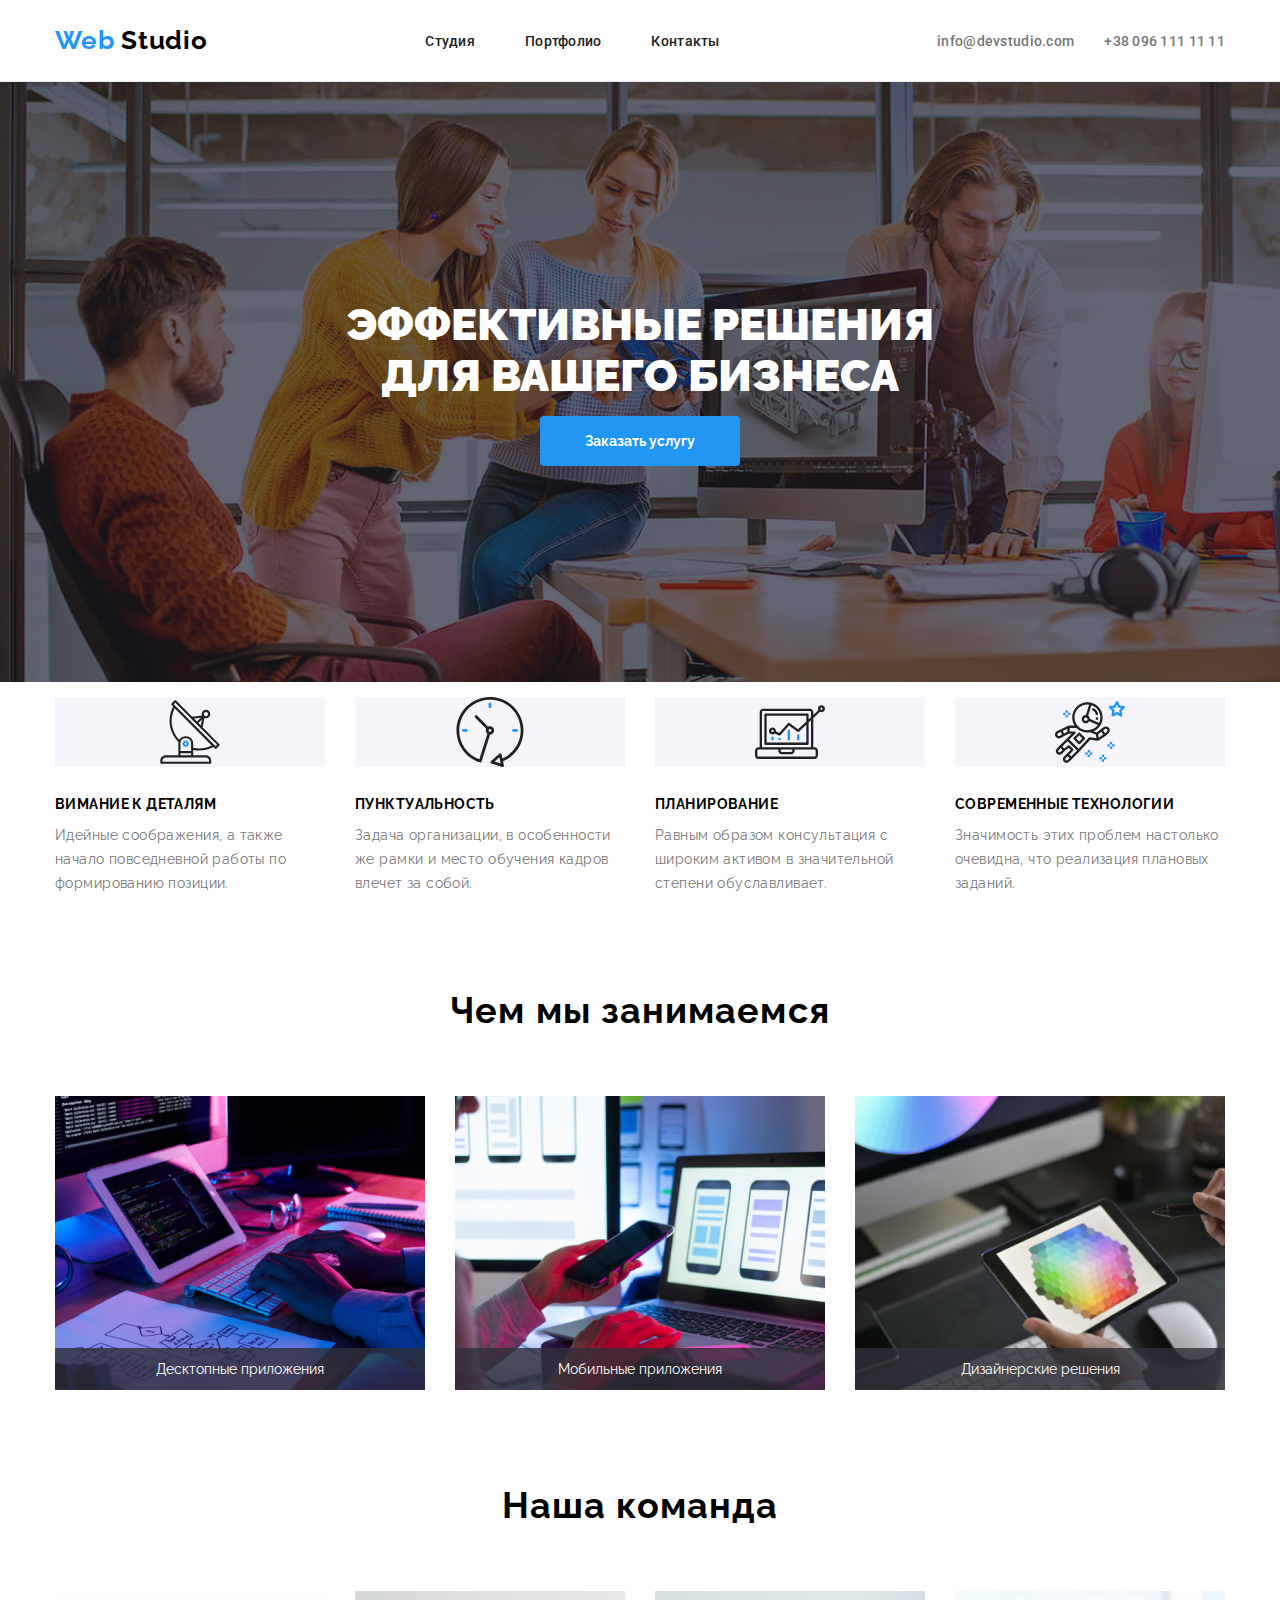
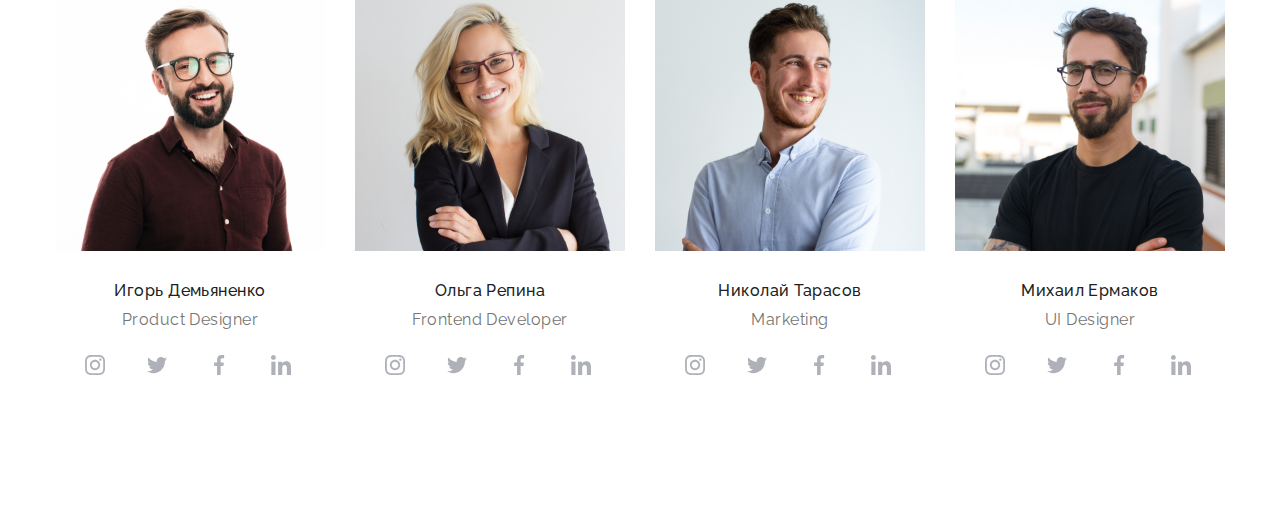
==== index.html @ f92a3ee4 "first commit" ====
<!DOCTYPE html>
<html lang="en">
  <head>
    <meta charset="UTF-8" />
    <meta name="viewport" content="width=device-width, initial-scale=1.0" />
    <title>Document</title>
    <link rel="stylesheet" href="css/style.css" />

    <link rel="preconnect" href="https://fonts.googleapis.com" />
    <link rel="preconnect" href="https://fonts.gstatic.com" crossorigin="" />
    <link
      href="https://fonts.googleapis.com/css2?family=Raleway:wght@400;700;900&amp;family=Roboto:wght@400;500;700&amp;display=swap"
      rel="stylesheet"
    />
  </head>
  <body>
    <header class="header">
      <div class="container">
        <a href="#" class="header-logo__link">
          <span class="header-logo__right">Web</span>
          Studio
        </a>
        <nav class="menu">
          <ul class="menu-block">
            <li class="menu__item">
              <a class="menu__link" href="#">Студия</a>
            </li>
            <li class="menu__item">
              <a class="menu__link" href="#">Портфолио</a>
            </li>
            <li class="menu_item">
              <a class="menu__link" href="#">Контакты</a>
            </li>
          </ul>
        </nav>
        <div class="header_contact">
          <a class="header-contact__link" href="mailto:info@devstudio.com"
            >info@devstudio.com</a
          >
          <a class="header-contact__link" href="tel:380961111111"
            >+38 096 111 11 11</a
          >
        </div>
      </div>
    </header>

  <main class="main">
      <section class="byssnes">
        <div class="container">
           
          <h1 class="byssnes__title">Эффективные решения для вашего бизнеса</h1>
          <button class="btn btn-blue byssnes-buton">Заказать услугу</button>
      
      </section>
      <section class="information">
        <div class="container">
          <div class="aten-iten">
            <div class="atene-top">
              <svg
                class="information-svg"
                viewBox="0 0 66 70"
                xmlns="http://www.w3.org/2000/svg"
              >
                <path
                  d="M65.3163 48.3385L46.8468 29.7337L48.8966 19.6373C49.4256 19.8438 49.9879 19.9517 50.5556 19.9558H50.5696C53.1777 19.9866 55.3169 17.8974 55.3479 15.2893C55.3788 12.6812 53.2894 10.542 50.6813 10.5111C48.0732 10.4803 45.934 12.5695 45.9031 15.1776C45.8965 15.7357 45.9888 16.2905 46.176 16.8163L35.326 18.1405L17.6276 0.35C17.4105 0.128479 17.1141 0.00247917 16.804 0C16.4977 0.00160417 16.2044 0.123521 15.9873 0.3395L12.6786 3.6295C12.2232 4.08508 12.2232 4.82358 12.6786 5.27917L14.459 7.08517C7.56162 19.7681 9.80191 35.4741 19.9703 45.7228C20.0636 45.8121 20.1718 45.8843 20.29 45.9363C20.2165 46.3311 20.1781 46.7317 20.1756 47.1333V60.6667H6.17562C2.95562 60.6705 0.346077 63.28 0.342285 66.5V68.8333C0.342285 69.4776 0.86466 70 1.50895 70H55.1756C55.8199 70 56.3423 69.4776 56.3423 68.8333V66.5C56.3385 63.28 53.729 60.6705 50.509 60.6667H36.509V54.6688C38.7021 55.1288 40.9367 55.3633 43.1776 55.3688C48.5548 55.363 53.8464 54.0225 58.5776 51.4675L60.3673 53.2677C60.5844 53.4892 60.8808 53.6152 61.191 53.6177C61.4972 53.6161 61.7905 53.4941 62.0076 53.2782L65.3163 49.9882C65.7717 49.5326 65.7717 48.7941 65.3163 48.3385ZM48.9246 13.6348C49.8383 12.726 51.3157 12.7301 52.2244 13.6437C53.1332 14.5574 53.1291 16.0348 52.2155 16.9435C51.7781 17.3785 51.1864 17.6226 50.5695 17.6225H50.5625C49.2739 17.6158 48.2345 16.5658 48.2412 15.2771C48.2445 14.6602 48.4918 14.0699 48.9291 13.6348H48.9246ZM46.1783 21.301L44.8693 27.7445L42.298 25.158L46.1783 21.301ZM44.853 19.3282L40.653 23.5037L37.4038 20.237L44.853 19.3282ZM50.509 63C52.442 63 54.009 64.567 54.009 66.5V67.6667H2.67562V66.5C2.67562 64.567 4.2426 63 6.17562 63H50.509ZM34.1756 58.3333V60.6667H22.509V58.3333H34.1756ZM22.509 56V47.1333C22.509 44.303 25.1258 42 28.3423 42C31.5588 42 34.1756 44.303 34.1756 47.1333V56H22.509ZM36.509 52.29V47.1333C36.509 43.0162 32.8456 39.6667 28.3423 39.6667C25.4306 39.622 22.7079 41.1041 21.165 43.5738C12.2887 34.2249 10.2899 20.2875 16.1805 8.82073L56.872 49.7455C50.5886 52.9419 43.3857 53.8418 36.509 52.29ZM61.2038 50.7943L59.56 49.1412L16.7923 6.11567L15.1415 4.46133L16.7923 2.81633L34.15 20.272C34.1581 20.272 34.1628 20.2872 34.171 20.293L62.8593 49.1493L61.2038 50.7943Z"
                  fill="#212121"
                />
                <path
                  d="M28.3527 44.3333H28.3422C26.4091 44.3304 24.8398 45.895 24.8369 47.8281C24.834 49.7611 26.3986 51.3304 28.3317 51.3333H28.3422C30.2752 51.3362 31.8445 49.7716 31.8474 47.8386C31.8503 45.9055 30.2857 44.3362 28.3527 44.3333ZM29.1693 48.6605C28.9497 48.8789 28.6521 49.0012 28.3422 49C27.6979 48.9966 27.1783 48.4716 27.1816 47.8273C27.1832 47.5189 27.3069 47.2237 27.5255 47.0062C27.7426 46.7902 28.0359 46.6683 28.3422 46.6667C28.9865 46.67 29.5061 47.195 29.5027 47.8393C29.5011 48.1477 29.3774 48.4429 29.1588 48.6605H29.1693Z"
                  fill="#2196F3"
                />
              </svg>
            </div>
            <div class="aten-buton">
              <h2 class="information__title">Вимание к деталям</h2>
              <p class="information-text">
                Идейные соображения, а также начало повседневной работы по формированию позиции.
              </p>
            </div>
          </div>

          <div class="aten-iten">
            <div class="atene-top">
              <svg
                class="pin"
                viewBox="0 0 70 70"
                xmlns="http://www.w3.org/2000/svg"
              >
                <g clip-path="url(#clip0_1_1873)">
                  <path
                    d="M68.4614 33.4715C68.4576 14.9819 53.4656 -0.00373771 34.9754 6.99302e-07C16.4858 0.00373911 1.50017 14.9963 1.50391 33.4859C1.50711 48.0502 10.9252 60.9413 24.7995 65.3713C24.9319 65.413 25.0697 65.4343 25.2081 65.4338C25.4719 65.4333 25.7304 65.3628 25.9573 65.2287C26.2527 65.0541 26.4732 64.7764 26.5768 64.449L35.0315 37.6521C37.3429 37.6404 39.2068 35.7568 39.1945 33.4459C39.1827 31.1345 37.2997 29.2706 34.9883 29.2824C34.3666 29.285 33.753 29.4282 33.1944 29.7011L22.0251 18.5302C21.4707 17.9951 20.5879 18.0106 20.0528 18.5644C19.5305 19.1054 19.5305 19.962 20.0528 20.503L31.2162 31.6792C30.3596 33.4277 30.8493 35.5383 32.3895 36.7303L24.3338 62.2647C8.41354 56.4002 0.261689 38.7405 6.12618 22.8203C11.9907 6.90002 29.6503 -1.25183 45.5706 4.61266C61.4909 10.4771 69.6427 28.1374 63.7782 44.0571C60.913 51.8351 55.0261 58.1252 47.4548 61.4989L46.5842 57.3989C46.4251 56.6454 45.6844 56.1636 44.9308 56.3233C44.6931 56.3741 44.4726 56.4857 44.291 56.6475L35.8978 64.1409C35.322 64.653 35.2708 65.5347 35.7835 66.1105C35.9501 66.2974 36.1637 66.4362 36.403 66.5126L47.1188 69.9327C47.8521 70.1682 48.6377 69.765 48.8732 69.0312C48.948 68.7994 48.9603 68.5527 48.9101 68.3145L48.0545 64.2915C60.4452 59.0678 68.4902 46.918 68.4614 33.4715ZM34.9829 32.0766C35.753 32.0766 36.3779 32.7014 36.3779 33.4715C36.3779 34.2422 35.753 34.8665 34.9829 34.8665C34.2123 34.8665 33.588 34.2422 33.588 33.4715C33.588 32.7014 34.2123 32.0766 34.9829 32.0766ZM39.5774 64.5916L44.3551 60.3298L45.6737 66.543L39.5774 64.5916Z"
                    fill="#212121"
                  />
                  <path
                    d="M33.5879 6.96729V9.7572C33.5879 10.5278 34.2122 11.1522 34.9828 11.1522C35.753 11.1522 36.3778 10.5278 36.3778 9.7572V6.96729C36.3778 6.19717 35.753 5.57233 34.9828 5.57233C34.2122 5.57233 33.5879 6.19717 33.5879 6.96729Z"
                    fill="#2196F3"
                  />
                  <path
                    d="M8.4787 32.0765C7.70805 32.0765 7.08374 32.7014 7.08374 33.4715C7.08374 34.2421 7.70805 34.8665 8.4787 34.8665H11.2686C12.0393 34.8665 12.6636 34.2421 12.6636 33.4715C12.6636 32.7014 12.0393 32.0765 11.2686 32.0765H8.4787Z"
                    fill="#2196F3"
                  />
                  <path
                    d="M61.4865 34.8665C62.2572 34.8665 62.8815 34.2421 62.8815 33.4715C62.8815 32.7014 62.2572 32.0765 61.4865 32.0765H58.6966C57.9265 32.0765 57.3016 32.7014 57.3016 33.4715C57.3016 34.2421 57.9265 34.8665 58.6966 34.8665H61.4865Z"
                    fill="#2196F3"
                  />
                </g>
                <defs>
                  <clipPath id="clip0_1_1873">
                    <rect width="70" height="70" fill="white" />
                  </clipPath>
                </defs>
              </svg>
            </div>
            <div class="aten-buton">
                <h2 class="information__title">Пунктуальность</h2>
                <p class="information-text">
                  Задача организации, в особенности же рамки и место обучения кадров влечет за собой.
                </p> 
            </div>
          </div>

          <div class="aten-iten">
            <div class="atene-top">
              <svg
                class="pin"
                classpin="0 0 70 70"
                xmlns="http://www.w3.org/2000/svg"
              >
                <g clip-path="url(#clip0_1_1883)">
                  <path
                    d="M32.6495 32.7351H34.9816V43.2296H32.6495V32.7351Z"
                    fill="#2196F3"
                  />
                  <path
                    d="M41.978 37.3993H44.3101V43.2296H41.978V37.3993Z"
                    fill="#2196F3"
                  />
                  <path
                    d="M23.3212 40.8975H25.6533V43.2296H23.3212V40.8975Z"
                    fill="#2196F3"
                  />
                  <path
                    d="M16.3248 39.7314H18.6569V43.2295H16.3248V39.7314Z"
                    fill="#2196F3"
                  />
                  <path
                    d="M3.49817 61.8865H59.4689C61.4007 61.8865 62.967 60.3202 62.967 58.3883V53.7241C62.967 51.7923 61.4007 50.2259 59.4689 50.2259H58.3028V21.1469L64.9262 14.8725C66.4635 15.6303 68.3242 15.1702 69.3302 13.7816C70.3369 12.3935 70.1957 10.4821 68.9966 9.25684C67.7975 8.03157 65.8901 7.8488 64.4798 8.82412C63.0701 9.80001 62.569 11.6499 63.2933 13.2037L58.3028 17.9345V15.2443C58.3028 13.3124 56.7365 11.7461 54.8046 11.7461H8.16239C6.23054 11.7461 4.66422 13.3124 4.66422 15.2443V50.2259H3.49817C1.56632 50.2259 0 51.7923 0 53.7241V58.3883C0 60.3202 1.56632 61.8865 3.49817 61.8865ZM66.4652 10.58C67.1091 10.58 67.6312 11.1021 67.6312 11.7461C67.6312 12.39 67.1091 12.9121 66.4652 12.9121C65.8212 12.9121 65.2991 12.39 65.2991 11.7461C65.2991 11.1021 65.8212 10.58 66.4652 10.58ZM6.99634 15.2443C6.99634 14.6003 7.51844 14.0782 8.16239 14.0782H54.8046C55.4486 14.0782 55.9707 14.6003 55.9707 15.2443V20.1414L53.6386 22.3573V17.5764C53.6386 16.9324 53.1165 16.4103 52.4725 16.4103H10.4945C9.85055 16.4103 9.32845 16.9324 9.32845 17.5764V46.7278C9.32845 47.3717 9.85055 47.8938 10.4945 47.8938H52.4725C53.1165 47.8938 53.6386 47.3717 53.6386 46.7278V25.5651L55.9707 23.3554V50.2259H6.99634V15.2443ZM17.4908 30.403C15.9131 30.3984 14.5279 31.4495 14.1083 32.9703C13.6886 34.491 14.3383 36.104 15.6951 36.9091C17.0513 37.7142 18.7793 37.5121 19.9129 36.4149L23.9662 38.4487C24.4371 38.6844 25.0081 38.5739 25.3583 38.1805L33.9745 28.4871L42.4443 34.8338C42.8987 35.1743 43.5329 35.1378 43.9452 34.7478L51.3065 27.7748V45.5617H11.6606V18.7424H51.3065V24.5619L43.0564 32.3747L34.5154 25.9716C34.0303 25.6084 33.3476 25.6767 32.9445 26.1294L24.2099 35.9571L20.9446 34.3242C20.9685 34.1841 20.9833 34.0429 20.989 33.9012C20.989 31.9693 19.4227 30.403 17.4908 30.403ZM18.6569 33.9012C18.6569 34.5451 18.1348 35.0672 17.4908 35.0672C16.8469 35.0672 16.3248 34.5451 16.3248 33.9012C16.3248 33.2572 16.8469 32.7351 17.4908 32.7351C18.1348 32.7351 18.6569 33.2572 18.6569 33.9012ZM25.6532 52.5581H37.3138V53.7241C37.3138 54.3681 36.7917 54.8902 36.1477 54.8902H26.8193C26.1753 54.8902 25.6532 54.3681 25.6532 53.7241V52.5581ZM2.33211 53.7241C2.33211 53.0802 2.85422 52.5581 3.49817 52.5581H23.3211V53.7241C23.3211 55.656 24.8874 57.2223 26.8193 57.2223H36.1477C38.0796 57.2223 39.6459 55.656 39.6459 53.7241V52.5581H59.4689C60.1128 52.5581 60.6349 53.0802 60.6349 53.7241V58.3883C60.6349 59.0323 60.1128 59.5544 59.4689 59.5544H3.49817C2.85422 59.5544 2.33211 59.0323 2.33211 58.3883V53.7241Z"
                    fill="#212121"
                  />
                </g>
                <defs>
                  <clipPath id="clip0_1_1883">
                    <rect width="70" height="70" fill="white" />
                  </clipPath>
                </defs>
              </svg>
            </div>
            <div class="aten-buton">
                <h2 class="information__title">Планирование</h2>
              <p class="information-text">
                Равным образом консультация с широким активом в значительной степени обуславливает.
              </p>
            </div>
          </div>

          <div class="aten-iten">
            <div class="atene-top">
              <svg
                class="pin"
                viewBox="0 0 70 70"
                xmlns="http://www.w3.org/2000/svg"
              >
                <path
                  d="M69.9432 9.89637C69.8055 9.47513 69.4416 9.16724 69.0017 9.10298L64.8227 8.49512L62.9525 4.70809C62.5606 3.91005 61.2527 3.91005 60.8607 4.70809L58.9905 8.49512L54.8114 9.10312C54.3715 9.16724 54.0076 9.47418 53.8687 9.89651C53.7322 10.3188 53.8453 10.7831 54.1638 11.0924L57.1891 14.0407L56.4751 18.2034C56.4005 18.6409 56.5801 19.0831 56.9383 19.3445C57.3012 19.6082 57.7748 19.6407 58.168 19.4331L61.9061 17.4672L65.6441 19.4331C65.8145 19.5229 66.0024 19.5672 66.1879 19.5672C66.4293 19.5672 66.6709 19.4925 66.874 19.3443C67.2333 19.0831 67.4129 18.6408 67.3372 18.2033L66.6232 14.0405L69.6484 11.0923C69.9653 10.7819 70.0798 10.3187 69.9432 9.89637ZM64.5556 12.7991C64.2815 13.0662 64.1554 13.4536 64.2207 13.8316L64.6384 16.2688L62.4498 15.1184C62.2795 15.0286 62.0928 14.9843 61.9061 14.9843C61.7194 14.9843 61.5339 15.0286 61.3623 15.1184L59.1736 16.2688L59.5912 13.8316C59.6566 13.4536 59.5305 13.0675 59.2564 12.7991L57.4842 11.0724L59.932 10.7166C60.3123 10.6617 60.6402 10.4226 60.8105 10.0783L61.9048 7.86169L62.9991 10.0783C63.1695 10.4225 63.4974 10.6617 63.8777 10.7166L66.3254 11.0724L64.5556 12.7991Z"
                  fill="#2196F3"
                />
                <path
                  d="M57.1669 44.8923H54.8335V47.2257H57.1669V44.8923Z"
                  fill="#2196F3"
                />
                <path
                  d="M57.1669 49.5591H54.8335V51.8925H57.1669V49.5591Z"
                  fill="#2196F3"
                />
                <path
                  d="M59.5004 47.2257H57.167V49.5591H59.5004V47.2257Z"
                  fill="#2196F3"
                />
                <path
                  d="M54.8337 47.2257H52.5002V49.5591H54.8337V47.2257Z"
                  fill="#2196F3"
                />
                <path
                  d="M49.0003 57.7259H46.6669V60.0593H49.0003V57.7259Z"
                  fill="#2196F3"
                />
                <path
                  d="M49.0003 62.3926H46.6669V64.726H49.0003V62.3926Z"
                  fill="#2196F3"
                />
                <path
                  d="M51.3337 60.0593H49.0002V62.3927H51.3337V60.0593Z"
                  fill="#2196F3"
                />
                <path
                  d="M46.6668 60.0593H44.3334V62.3927H46.6668V60.0593Z"
                  fill="#2196F3"
                />
                <path
                  d="M35 53.0592H32.6666V55.3926H35V53.0592Z"
                  fill="#2196F3"
                />
                <path
                  d="M35 57.7259H32.6666V60.0593H35V57.7259Z"
                  fill="#2196F3"
                />
                <path
                  d="M37.3334 55.3925H35V57.7259H37.3334V55.3925Z"
                  fill="#2196F3"
                />
                <path
                  d="M32.6665 55.3925H30.3331V57.7259H32.6665V55.3925Z"
                  fill="#2196F3"
                />
                <path
                  d="M12.8331 13.3918H10.4996V15.7252H12.8331V13.3918Z"
                  fill="#2196F3"
                />
                <path
                  d="M12.8331 18.0587H10.4996V20.3921H12.8331V18.0587Z"
                  fill="#2196F3"
                />
                <path
                  d="M15.1663 15.7252H12.8329V18.0586H15.1663V15.7252Z"
                  fill="#2196F3"
                />
                <path
                  d="M10.4996 15.7252H8.16614V18.0586H10.4996V15.7252Z"
                  fill="#2196F3"
                />
                <path
                  d="M54.0635 30.9738C53.4347 30.1256 52.5119 29.5797 51.4642 29.4326C50.4118 29.2833 49.3734 29.5597 48.5334 30.2026L45.7952 32.3014L45.794 32.3026L41.6428 35.4025L38.6724 34.2194C43.9691 31.8429 47.6711 26.545 47.6711 20.3942C47.6711 12.0314 40.8401 5.22736 32.4436 5.22736C24.047 5.22736 17.2161 12.0314 17.2161 20.3942C17.2161 23.4253 18.1226 26.2439 19.6662 28.6158L13.6204 28.5633C13.6168 28.5633 13.6134 28.5633 13.6099 28.5633C13.5911 28.5633 13.5761 28.5726 13.5586 28.5738C13.4431 28.5785 13.3298 28.6018 13.2191 28.6415C13.1911 28.652 13.162 28.6579 13.1352 28.6706C13.1212 28.6765 13.1071 28.6776 13.0932 28.6846L6.02075 32.1764C6.01952 32.1764 6.01843 32.1764 6.01843 32.1775L1.8766 34.1693C1.83107 34.1891 1.78445 34.2159 1.73892 34.2462C0.0880191 35.3452 -0.474314 37.5036 0.429958 39.2676C0.911763 40.2056 1.73195 40.8963 2.73999 41.2124C3.12856 41.3337 3.52518 41.3933 3.91949 41.3933C4.55305 41.3933 5.18074 41.2381 5.75578 40.9313L8.79154 39.3167L13.7441 36.7593L16.7122 36.7418L4.80844 48.5884C4.80735 48.5896 4.80612 48.5896 4.80489 48.5907L1.87647 51.5074C1.18466 52.1958 0.8043 53.1092 0.8043 54.0835C0.8043 55.0565 1.18466 55.9723 1.87647 56.6619C2.587 57.3689 3.52149 57.7235 4.45598 57.7235C5.3917 57.7235 6.32495 57.3689 7.03782 56.6619L9.91251 53.7988L13.7206 50.9556L15.6912 52.9179L11.8375 56.7551C11.8364 56.7564 11.8352 56.7564 11.834 56.7575L8.90556 59.6741C8.21375 60.3625 7.8334 61.2759 7.8334 62.2502C7.8334 63.2233 8.21375 64.139 8.90556 64.8286C9.6161 65.5356 10.5518 65.8903 11.4863 65.8903C12.4208 65.8903 13.3565 65.5356 14.0681 64.8286L16.9977 61.912L21.6842 57.2453C21.6854 57.244 21.6854 57.2429 21.6865 57.2417L23.8951 55.0542L23.8869 55.046C23.9008 55.032 23.9207 55.0272 23.9347 55.0122L35.2353 42.6349L42.8281 43.7152C42.8829 43.7234 42.9377 43.7269 42.9925 43.7269C43.1338 43.7269 43.2702 43.6931 43.402 43.6429C43.4406 43.629 43.4743 43.6102 43.5106 43.5916C43.5526 43.5706 43.5968 43.559 43.6366 43.5322L50.6659 38.8655C50.6916 38.848 50.7055 38.8199 50.73 38.8013C50.758 38.7792 50.793 38.7699 50.8186 38.7453L53.5999 36.1401C55.0471 34.7841 55.2466 32.5628 54.0635 30.9738ZM4.66024 38.8722C4.28111 39.0752 3.85058 39.1159 3.43878 38.9854C3.03039 38.8582 2.69912 38.5793 2.50538 38.2025C2.15305 37.5164 2.35718 36.6811 2.97433 36.2296L5.84793 34.8471L6.53974 36.8689L6.83027 37.7182L4.66024 38.8722ZM12.3102 34.874L8.92333 36.6241L8.36456 34.9907L7.96328 33.8169L12.3967 31.6282L12.3102 34.874ZM45.3402 20.3919C45.3402 22.4009 44.8607 24.2957 44.03 25.9907L34.8832 21.8362C34.7875 20.5821 34.1366 19.4842 33.1589 18.8005L36.3614 8.16849C41.5626 9.82295 45.3402 14.6752 45.3402 20.3919ZM19.5519 20.3919C19.5519 13.3159 25.3363 7.55831 32.446 7.55831C32.9991 7.55831 33.5403 7.60493 34.0759 7.67261L30.9433 18.0713C30.9014 18.0701 30.8617 18.0585 30.8185 18.0585C28.5597 18.0585 26.7222 19.8901 26.7222 22.1419C26.7222 24.3936 28.5597 26.2254 30.8185 26.2254C32.3375 26.2254 33.65 25.3866 34.3582 24.1591L42.8073 27.9975C40.4564 31.1615 36.6938 33.2255 32.4459 33.2255C25.3363 33.2255 19.5519 27.4679 19.5519 20.3919ZM32.5814 22.1419C32.5814 23.1068 31.7903 23.8919 30.8185 23.8919C29.8467 23.8919 29.0556 23.1068 29.0556 22.1419C29.0556 21.1771 29.8467 20.3919 30.8185 20.3919C31.7903 20.3919 32.5814 21.1771 32.5814 22.1419ZM5.39183 55.0074C4.87503 55.5196 4.03843 55.5185 3.52286 55.0087C3.2743 54.7601 3.13785 54.4324 3.13785 54.0835C3.13785 53.7358 3.2743 53.4079 3.52286 53.1618L5.6274 51.0652L7.48941 52.9191L5.39183 55.0074ZM12.4222 63.1743C11.9054 63.6865 11.0677 63.6877 10.552 63.1755C10.3034 62.927 10.1669 62.5993 10.1669 62.2503C10.1669 61.9027 10.3034 61.5748 10.552 61.3287L12.6579 59.231L13.5388 60.1073L14.5211 61.0849L12.4222 63.1743ZM20.0383 55.5862C20.0371 55.5873 20.036 55.5873 20.0348 55.5885L16.1742 59.4385L15.2933 58.5623L14.311 57.5846L18.168 53.7451C18.168 53.7451 18.168 53.7451 18.168 53.744C18.1692 53.7428 18.1703 53.7428 18.1715 53.7417C18.259 53.6542 18.3139 53.5492 18.3676 53.4454C18.3828 53.415 18.4119 53.3893 18.4248 53.3579C18.461 53.2681 18.4667 53.1713 18.4808 53.0767C18.4878 53.0229 18.5112 52.9729 18.5112 52.9179C18.5112 52.8397 18.4831 52.764 18.4669 52.6869C18.4529 52.6169 18.4529 52.5456 18.426 52.4781C18.3817 52.3684 18.3058 52.2716 18.2265 52.177C18.2044 52.1513 18.1962 52.1186 18.1717 52.0942C18.1717 52.0942 18.1717 52.0942 18.1705 52.0942C18.1692 52.0931 18.1692 52.0906 18.1681 52.0895L14.6529 48.5895C14.6156 48.5521 14.5677 48.537 14.5257 48.5055C14.464 48.4577 14.4045 48.4134 14.3356 48.3795C14.2691 48.3468 14.2014 48.327 14.1314 48.3082C14.0568 48.2872 13.9845 48.2709 13.9063 48.265C13.835 48.2604 13.7686 48.2674 13.6975 48.2756C13.6193 48.2849 13.5459 48.2954 13.47 48.3199C13.3964 48.3432 13.3312 48.3793 13.2635 48.4179C13.2203 48.4424 13.1714 48.4506 13.1305 48.4809L9.25133 51.3767L7.28077 49.4143L12.5285 44.1946L22.0674 53.576L20.0383 55.5862ZM34.9544 40.2372C34.9207 40.2325 34.8891 40.2454 34.8553 40.2431C34.7701 40.2384 34.6885 40.2443 34.6034 40.2582C34.5369 40.2699 34.4739 40.2827 34.4108 40.3049C34.3362 40.3306 34.2685 40.3656 34.1996 40.4075C34.1343 40.4472 34.0748 40.4892 34.0176 40.5417C33.9896 40.5661 33.9558 40.5779 33.9301 40.6058L23.6527 51.862L14.185 42.5506L20.3825 36.3859C20.8387 35.9309 20.841 35.1923 20.386 34.735C20.1562 34.5052 19.854 34.392 19.5519 34.3932V34.3921L14.6984 34.4212L14.7591 30.9049L21.5492 30.9633C24.3166 33.7937 28.176 35.5589 32.446 35.5589C33.4027 35.5589 34.3361 35.4598 35.2448 35.2905C35.3323 35.3605 35.4186 35.4317 35.5284 35.476L40.7995 37.5761L41.1331 39.235L41.5228 41.1717L34.9544 40.2372ZM43.7944 40.6269L43.1096 37.2189L46.2736 34.8564L47.102 35.9554L48.3445 37.605L43.7944 40.6269ZM52.0055 34.4341L50.1726 36.1514L48.1356 33.4471L49.9544 32.0529C50.2938 31.7917 50.7221 31.6854 51.1421 31.7403C51.5644 31.7997 51.9378 32.0203 52.1921 32.3621C52.6658 33.0003 52.5853 33.8905 52.0055 34.4341Z"
                  fill="#212121"
                />
                <path
                  d="M29.7545 40.5651L25.0668 35.8984C24.613 35.4446 23.8755 35.4446 23.4205 35.8984L18.734 40.5651C18.5147 40.7856 18.391 41.0819 18.391 41.3922C18.391 41.7026 18.5135 42.0001 18.734 42.2194L23.4205 46.8861C23.648 47.1124 23.9468 47.2256 24.2443 47.2256C24.5418 47.2256 24.8404 47.1124 25.0668 46.8861L29.7545 42.2194C29.9738 42.0001 30.0987 41.7026 30.0987 41.3922C30.0987 41.0819 29.9749 40.7844 29.7545 40.5651ZM24.2443 44.4128L21.2109 41.3922L24.2443 38.3717L27.2788 41.3922L24.2443 44.4128Z"
                  fill="#212121"
                />
                <path
                  d="M37.5468 11.0923L36.9833 13.358C37.1385 13.3966 40.7844 14.3462 40.7844 18.0586H43.1178C43.1177 13.6461 39.4742 11.5718 37.5468 11.0923Z"
                  fill="#212121"
                />
                <path
                  d="M43.1178 20.3919H40.7844V22.7253H43.1178V20.3919Z"
                  fill="#212121"
                />
              </svg>
            </div>
            <div class="aten-buton">
                <h2 class="information__title">Современные технологии</h2>
              <p class="information-text">
                Значимость этих проблем настолько очевидна, что реализация плановых заданий.
              </p>
            </div>
          </div>
        </div>
      </section>

      <section class="job">
        <div class="container">
          <h2 class="job-titel"> Чем мы занимаемся</h2>
          <div class="bissnes-box">
            <div class="bissnes__iten">
              <img src="img/img 1png.png" alt="">
              <div class="bissnes-sub-titel">
                Десктопные приложения

              </div>

            </div>

            <div class="bissnes__iten">
              <img src="img/img 2png.png" alt="">
              <div class="bissnes-sub-titel">
                Мобильные приложения

              </div>

            </div>

            <div class="bissnes__iten">
              <img src="img/img 3png.png" alt="">
              <div class="bissnes-sub-titel">
                Дизайнерские решения

              </div>

            </div>

          </div>
        </div>

      </section>

      <section class="campani">
        <div class="container">
          <h2 class="job-titel">Наша команда</h2>
          <div class="campani-box">
            <div class="campani-box__item">
              <div class="komand">
                <img src="img/img 4png.png" alt="">
              </div>   
                <div class="profi">
                  <h2 class="neme">Игорь Демьяненко</h2>
                  <p class="cpecialist">Product Designer</p>
                  <div class="icon">
                    <div class="icon-net">
                      <svg class="icone"  viewBox="0 0 20 20"  xmlns="http://www.w3.org/2000/svg">
                        <g clip-path="url(#clip0_1_2030)">
                        <path d="M19.9804 5.88005C19.9336 4.81738 19.7617 4.0868 19.5156 3.45374C19.2616 2.78176 18.8709 2.18014 18.359 1.68002C17.8589 1.1721 17.2533 0.777435 16.5891 0.527447C15.9524 0.281274 15.2256 0.109427 14.163 0.0625732C13.0924 0.0117516 12.7525 0 10.0371 0C7.32173 0 6.98185 0.0117516 5.91521 0.0586052C4.85253 0.105459 4.12195 0.277459 3.48904 0.523479C2.81692 0.777435 2.2153 1.16814 1.71517 1.68002C1.20726 2.18014 0.812743 2.78573 0.562603 3.44992C0.31643 4.0868 0.144583 4.81341 0.0977294 5.87609C0.0469078 6.9467 0.0351562 7.28658 0.0351562 10.002C0.0351562 12.7173 0.0469078 13.0572 0.0937614 14.1239C0.140615 15.1865 0.312615 15.9171 0.558787 16.5502C0.812743 17.2221 1.20726 17.8238 1.71517 18.3239C2.2153 18.8318 2.82088 19.2265 3.48508 19.4765C4.12195 19.7226 4.84856 19.8945 5.91139 19.9413C6.97788 19.9883 7.31791 19.9999 10.0333 19.9999C12.7487 19.9999 13.0885 19.9883 14.1552 19.9413C15.2179 19.8945 15.9484 19.7226 16.5813 19.4765C17.9254 18.9568 18.9881 17.8941 19.5078 16.5502C19.7538 15.9133 19.9258 15.1865 19.9727 14.1239C20.0195 13.0572 20.0313 12.7173 20.0313 10.002C20.0313 7.28658 20.0273 6.9467 19.9804 5.88005ZM18.1794 14.0457C18.1364 15.0225 17.9723 15.5499 17.8356 15.9015C17.4995 16.7728 16.808 17.4643 15.9367 17.8004C15.5851 17.9372 15.0538 18.1012 14.0809 18.1441C13.026 18.1911 12.7096 18.2027 10.0411 18.2027C7.37255 18.2027 7.05221 18.1911 6.00113 18.1441C5.02438 18.1012 4.49693 17.9372 4.1453 17.8004C3.71171 17.6402 3.31704 17.3862 2.9967 17.0541C2.6646 16.7298 2.41065 16.3391 2.2504 15.9055C2.11365 15.5539 1.94959 15.0225 1.90671 14.0497C1.8597 12.9948 1.8481 12.6783 1.8481 10.0097C1.8481 7.34122 1.8597 7.02087 1.90671 5.96995C1.94959 4.99319 2.11365 4.46575 2.2504 4.11412C2.41065 3.68038 2.6646 3.28586 3.00067 2.96536C3.32483 2.63327 3.71553 2.37931 4.14927 2.21921C4.5009 2.08247 5.03231 1.9184 6.0051 1.87537C7.05999 1.82851 7.37652 1.81676 10.0449 1.81676C12.7174 1.81676 13.0337 1.82851 14.0848 1.87537C15.0616 1.9184 15.589 2.08247 15.9407 2.21921C16.3742 2.37931 16.7689 2.63327 17.0893 2.96536C17.4213 3.28967 17.6753 3.68038 17.8356 4.11412C17.9723 4.46575 18.1364 4.99701 18.1794 5.96995C18.2263 7.02484 18.238 7.34122 18.238 10.0097C18.238 12.6783 18.2263 12.9908 18.1794 14.0457Z" fill="#AFB1B8"/>
                        <path d="M10.0371 4.8642C7.20074 4.8642 4.89941 7.16537 4.89941 10.0019C4.89941 12.8385 7.20074 15.1396 10.0371 15.1396C12.8737 15.1396 15.1749 12.8385 15.1749 10.0019C15.1749 7.16537 12.8737 4.8642 10.0371 4.8642ZM10.0371 13.3346C8.19702 13.3346 6.70442 11.8422 6.70442 10.0019C6.70442 8.16165 8.19702 6.66921 10.0371 6.66921C11.8774 6.66921 13.3698 8.16165 13.3698 10.0019C13.3698 11.8422 11.8774 13.3346 10.0371 13.3346Z" fill="#AFB1B8"/>
                        <path d="M16.5775 4.6611C16.5775 5.32346 16.0404 5.86052 15.3779 5.86052C14.7155 5.86052 14.1785 5.32346 14.1785 4.6611C14.1785 3.99858 14.7155 3.46167 15.3779 3.46167C16.0404 3.46167 16.5775 3.99858 16.5775 4.6611Z" fill="#AFB1B8"/>
                        </g>
                        <defs>
                        <clipPath id="clip0_1_2030">
                        <rect width="20" height="20" fill="white"/>
                        </clipPath>
                        </defs>
                        </svg>
                        
                    </div>

                    <div class="icon-net">
                      <svg class="icone"  viewBox="0 0 20 20"  xmlns="http://www.w3.org/2000/svg">
                        <g clip-path="url(#clip0_1_1996)">
                        <path d="M20 3.79875C19.2563 4.125 18.4637 4.34125 17.6375 4.44625C18.4875 3.93875 19.1363 3.14125 19.4412 2.18C18.6488 2.6525 17.7738 2.98625 16.8412 3.1725C16.0887 2.37125 15.0162 1.875 13.8462 1.875C11.5763 1.875 9.74875 3.7175 9.74875 5.97625C9.74875 6.30125 9.77625 6.61375 9.84375 6.91125C6.435 6.745 3.41875 5.11125 1.3925 2.6225C1.03875 3.23625 0.83125 3.93875 0.83125 4.695C0.83125 6.115 1.5625 7.37375 2.6525 8.1025C1.99375 8.09 1.3475 7.89875 0.8 7.5975C0.8 7.61 0.8 7.62625 0.8 7.6425C0.8 9.635 2.22125 11.29 4.085 11.6712C3.75125 11.7625 3.3875 11.8062 3.01 11.8062C2.7475 11.8062 2.4825 11.7913 2.23375 11.7362C2.765 13.36 4.2725 14.5538 6.065 14.5925C4.67 15.6838 2.89875 16.3412 0.98125 16.3412C0.645 16.3412 0.3225 16.3263 0 16.285C1.81625 17.4563 3.96875 18.125 6.29 18.125C13.835 18.125 17.96 11.875 17.96 6.4575C17.96 6.27625 17.9538 6.10125 17.945 5.9275C18.7588 5.35 19.4425 4.62875 20 3.79875Z" fill="#AFB1B8"/>
                        </g>
                        <defs>
                        <clipPath id="clip0_1_1996">
                        <rect width="20" height="20" fill="white"/>
                        </clipPath>
                        </defs>
                        </svg>

                    </div>

                    <div class="icon-net">
                      <svg class="icone"  viewBox="0 0 20 20"  xmlns="http://www.w3.org/2000/svg">
                        <g clip-path="url(#clip0_1_1992)">
                        <path d="M13.3308 3.32083H15.1566V0.140833C14.8416 0.0975 13.7583 0 12.4966 0C9.8641 0 8.06076 1.65583 8.06076 4.69917V7.5H5.15576V11.055H8.06076V20H11.6224V11.0558H14.4099L14.8524 7.50083H11.6216V5.05167C11.6224 4.02417 11.8991 3.32083 13.3308 3.32083Z" fill="#AFB1B8"/>
                        </g>
                        <defs>
                        <clipPath id="clip0_1_1992">
                        <rect width="20" height="20" fill="white"/>
                        </clipPath>
                        </defs>
                        </svg>

                    </div>

                    <div class="icon-net">
                      <svg class="icone"  viewBox="0 0 20 20"  xmlns="http://www.w3.org/2000/svg">
                        <g clip-path="url(#clip0_1_1986)">
                        <path d="M19.9951 20V19.9992H20.0001V12.6642C20.0001 9.07587 19.2276 6.31171 15.0326 6.31171C13.0159 6.31171 11.6626 7.41837 11.1101 8.46754H11.0517V6.64671H7.07422V19.9992H11.2159V13.3875C11.2159 11.6467 11.5459 9.96337 13.7017 9.96337C15.8259 9.96337 15.8576 11.95 15.8576 13.4992V20H19.9951Z" fill="#AFB1B8"/>
                        <path d="M0.330078 6.64746H4.47675V20H0.330078V6.64746Z" fill="#AFB1B8"/>
                        <path d="M2.40167 0C1.07583 0 0 1.07583 0 2.40167C0 3.7275 1.07583 4.82583 2.40167 4.82583C3.7275 4.82583 4.80333 3.7275 4.80333 2.40167C4.8025 1.07583 3.72667 0 2.40167 0V0Z" fill="#AFB1B8"/>
                        </g>
                        <defs>
                        <clipPath id="clip0_1_1986">
                        <rect width="20" height="20" fill="white"/>
                        </clipPath>
                        </defs>
                        </svg>

                    </div>


                  </div>

                </div>

              



            </div>

            <div class="campani-box__item">
              <div class="komand">
                <img src="img/img 5png.png" alt="">
              </div>   
                <div class="profi">
                  <h2 class="neme">Ольга Репина</h2>
                  <p class="cpecialist">Frontend Developer</p>
                  <div class="icon">
                    <div class="icon-net">
                      <svg class="icone"  viewBox="0 0 20 20"  xmlns="http://www.w3.org/2000/svg">
                        <g clip-path="url(#clip0_1_2030)">
                        <path d="M19.9804 5.88005C19.9336 4.81738 19.7617 4.0868 19.5156 3.45374C19.2616 2.78176 18.8709 2.18014 18.359 1.68002C17.8589 1.1721 17.2533 0.777435 16.5891 0.527447C15.9524 0.281274 15.2256 0.109427 14.163 0.0625732C13.0924 0.0117516 12.7525 0 10.0371 0C7.32173 0 6.98185 0.0117516 5.91521 0.0586052C4.85253 0.105459 4.12195 0.277459 3.48904 0.523479C2.81692 0.777435 2.2153 1.16814 1.71517 1.68002C1.20726 2.18014 0.812743 2.78573 0.562603 3.44992C0.31643 4.0868 0.144583 4.81341 0.0977294 5.87609C0.0469078 6.9467 0.0351562 7.28658 0.0351562 10.002C0.0351562 12.7173 0.0469078 13.0572 0.0937614 14.1239C0.140615 15.1865 0.312615 15.9171 0.558787 16.5502C0.812743 17.2221 1.20726 17.8238 1.71517 18.3239C2.2153 18.8318 2.82088 19.2265 3.48508 19.4765C4.12195 19.7226 4.84856 19.8945 5.91139 19.9413C6.97788 19.9883 7.31791 19.9999 10.0333 19.9999C12.7487 19.9999 13.0885 19.9883 14.1552 19.9413C15.2179 19.8945 15.9484 19.7226 16.5813 19.4765C17.9254 18.9568 18.9881 17.8941 19.5078 16.5502C19.7538 15.9133 19.9258 15.1865 19.9727 14.1239C20.0195 13.0572 20.0313 12.7173 20.0313 10.002C20.0313 7.28658 20.0273 6.9467 19.9804 5.88005ZM18.1794 14.0457C18.1364 15.0225 17.9723 15.5499 17.8356 15.9015C17.4995 16.7728 16.808 17.4643 15.9367 17.8004C15.5851 17.9372 15.0538 18.1012 14.0809 18.1441C13.026 18.1911 12.7096 18.2027 10.0411 18.2027C7.37255 18.2027 7.05221 18.1911 6.00113 18.1441C5.02438 18.1012 4.49693 17.9372 4.1453 17.8004C3.71171 17.6402 3.31704 17.3862 2.9967 17.0541C2.6646 16.7298 2.41065 16.3391 2.2504 15.9055C2.11365 15.5539 1.94959 15.0225 1.90671 14.0497C1.8597 12.9948 1.8481 12.6783 1.8481 10.0097C1.8481 7.34122 1.8597 7.02087 1.90671 5.96995C1.94959 4.99319 2.11365 4.46575 2.2504 4.11412C2.41065 3.68038 2.6646 3.28586 3.00067 2.96536C3.32483 2.63327 3.71553 2.37931 4.14927 2.21921C4.5009 2.08247 5.03231 1.9184 6.0051 1.87537C7.05999 1.82851 7.37652 1.81676 10.0449 1.81676C12.7174 1.81676 13.0337 1.82851 14.0848 1.87537C15.0616 1.9184 15.589 2.08247 15.9407 2.21921C16.3742 2.37931 16.7689 2.63327 17.0893 2.96536C17.4213 3.28967 17.6753 3.68038 17.8356 4.11412C17.9723 4.46575 18.1364 4.99701 18.1794 5.96995C18.2263 7.02484 18.238 7.34122 18.238 10.0097C18.238 12.6783 18.2263 12.9908 18.1794 14.0457Z" fill="#AFB1B8"/>
                        <path d="M10.0371 4.8642C7.20074 4.8642 4.89941 7.16537 4.89941 10.0019C4.89941 12.8385 7.20074 15.1396 10.0371 15.1396C12.8737 15.1396 15.1749 12.8385 15.1749 10.0019C15.1749 7.16537 12.8737 4.8642 10.0371 4.8642ZM10.0371 13.3346C8.19702 13.3346 6.70442 11.8422 6.70442 10.0019C6.70442 8.16165 8.19702 6.66921 10.0371 6.66921C11.8774 6.66921 13.3698 8.16165 13.3698 10.0019C13.3698 11.8422 11.8774 13.3346 10.0371 13.3346Z" fill="#AFB1B8"/>
                        <path d="M16.5775 4.6611C16.5775 5.32346 16.0404 5.86052 15.3779 5.86052C14.7155 5.86052 14.1785 5.32346 14.1785 4.6611C14.1785 3.99858 14.7155 3.46167 15.3779 3.46167C16.0404 3.46167 16.5775 3.99858 16.5775 4.6611Z" fill="#AFB1B8"/>
                        </g>
                        <defs>
                        <clipPath id="clip0_1_2030">
                        <rect width="20" height="20" fill="white"/>
                        </clipPath>
                        </defs>
                        </svg>
                        

                    </div>

                    <div class="icon-net">
                      <svg class="icone"  viewBox="0 0 20 20"  xmlns="http://www.w3.org/2000/svg">
                        <g clip-path="url(#clip0_1_1996)">
                        <path d="M20 3.79875C19.2563 4.125 18.4637 4.34125 17.6375 4.44625C18.4875 3.93875 19.1363 3.14125 19.4412 2.18C18.6488 2.6525 17.7738 2.98625 16.8412 3.1725C16.0887 2.37125 15.0162 1.875 13.8462 1.875C11.5763 1.875 9.74875 3.7175 9.74875 5.97625C9.74875 6.30125 9.77625 6.61375 9.84375 6.91125C6.435 6.745 3.41875 5.11125 1.3925 2.6225C1.03875 3.23625 0.83125 3.93875 0.83125 4.695C0.83125 6.115 1.5625 7.37375 2.6525 8.1025C1.99375 8.09 1.3475 7.89875 0.8 7.5975C0.8 7.61 0.8 7.62625 0.8 7.6425C0.8 9.635 2.22125 11.29 4.085 11.6712C3.75125 11.7625 3.3875 11.8062 3.01 11.8062C2.7475 11.8062 2.4825 11.7913 2.23375 11.7362C2.765 13.36 4.2725 14.5538 6.065 14.5925C4.67 15.6838 2.89875 16.3412 0.98125 16.3412C0.645 16.3412 0.3225 16.3263 0 16.285C1.81625 17.4563 3.96875 18.125 6.29 18.125C13.835 18.125 17.96 11.875 17.96 6.4575C17.96 6.27625 17.9538 6.10125 17.945 5.9275C18.7588 5.35 19.4425 4.62875 20 3.79875Z" fill="#AFB1B8"/>
                        </g>
                        <defs>
                        <clipPath id="clip0_1_1996">
                        <rect width="20" height="20" fill="white"/>
                        </clipPath>
                        </defs>
                        </svg>

                    </div>

                    <div class="icon-net">
                      <svg class="icone"  viewBox="0 0 20 20"  xmlns="http://www.w3.org/2000/svg">
                        <g clip-path="url(#clip0_1_1992)">
                        <path d="M13.3308 3.32083H15.1566V0.140833C14.8416 0.0975 13.7583 0 12.4966 0C9.8641 0 8.06076 1.65583 8.06076 4.69917V7.5H5.15576V11.055H8.06076V20H11.6224V11.0558H14.4099L14.8524 7.50083H11.6216V5.05167C11.6224 4.02417 11.8991 3.32083 13.3308 3.32083Z" fill="#AFB1B8"/>
                        </g>
                        <defs>
                        <clipPath id="clip0_1_1992">
                        <rect width="20" height="20" fill="white"/>
                        </clipPath>
                        </defs>
                        </svg>

                    </div>

                    <div class="icon-net">
                      <svg class="icone"  viewBox="0 0 20 20"  xmlns="http://www.w3.org/2000/svg">
                        <g clip-path="url(#clip0_1_1986)">
                        <path d="M19.9951 20V19.9992H20.0001V12.6642C20.0001 9.07587 19.2276 6.31171 15.0326 6.31171C13.0159 6.31171 11.6626 7.41837 11.1101 8.46754H11.0517V6.64671H7.07422V19.9992H11.2159V13.3875C11.2159 11.6467 11.5459 9.96337 13.7017 9.96337C15.8259 9.96337 15.8576 11.95 15.8576 13.4992V20H19.9951Z" fill="#AFB1B8"/>
                        <path d="M0.330078 6.64746H4.47675V20H0.330078V6.64746Z" fill="#AFB1B8"/>
                        <path d="M2.40167 0C1.07583 0 0 1.07583 0 2.40167C0 3.7275 1.07583 4.82583 2.40167 4.82583C3.7275 4.82583 4.80333 3.7275 4.80333 2.40167C4.8025 1.07583 3.72667 0 2.40167 0V0Z" fill="#AFB1B8"/>
                        </g>
                        <defs>
                        <clipPath id="clip0_1_1986">
                        <rect width="20" height="20" fill="white"/>
                        </clipPath>
                        </defs>
                        </svg>

                    </div>


                  </div>

                </div>

              



            </div>

            <div class="campani-box__item">
              <div class="komand">
                <img src="img/img 6png.png" alt="">
              </div>   
                <div class="profi">
                  <h2 class="neme">Николай Тарасов</h2>
                  <p class="cpecialist">Marketing</p>
                  <div class="icon">
                    <div class="icon-net">
                      <svg class="icone"  viewBox="0 0 20 20"  xmlns="http://www.w3.org/2000/svg">
                        <g clip-path="url(#clip0_1_2030)">
                        <path d="M19.9804 5.88005C19.9336 4.81738 19.7617 4.0868 19.5156 3.45374C19.2616 2.78176 18.8709 2.18014 18.359 1.68002C17.8589 1.1721 17.2533 0.777435 16.5891 0.527447C15.9524 0.281274 15.2256 0.109427 14.163 0.0625732C13.0924 0.0117516 12.7525 0 10.0371 0C7.32173 0 6.98185 0.0117516 5.91521 0.0586052C4.85253 0.105459 4.12195 0.277459 3.48904 0.523479C2.81692 0.777435 2.2153 1.16814 1.71517 1.68002C1.20726 2.18014 0.812743 2.78573 0.562603 3.44992C0.31643 4.0868 0.144583 4.81341 0.0977294 5.87609C0.0469078 6.9467 0.0351562 7.28658 0.0351562 10.002C0.0351562 12.7173 0.0469078 13.0572 0.0937614 14.1239C0.140615 15.1865 0.312615 15.9171 0.558787 16.5502C0.812743 17.2221 1.20726 17.8238 1.71517 18.3239C2.2153 18.8318 2.82088 19.2265 3.48508 19.4765C4.12195 19.7226 4.84856 19.8945 5.91139 19.9413C6.97788 19.9883 7.31791 19.9999 10.0333 19.9999C12.7487 19.9999 13.0885 19.9883 14.1552 19.9413C15.2179 19.8945 15.9484 19.7226 16.5813 19.4765C17.9254 18.9568 18.9881 17.8941 19.5078 16.5502C19.7538 15.9133 19.9258 15.1865 19.9727 14.1239C20.0195 13.0572 20.0313 12.7173 20.0313 10.002C20.0313 7.28658 20.0273 6.9467 19.9804 5.88005ZM18.1794 14.0457C18.1364 15.0225 17.9723 15.5499 17.8356 15.9015C17.4995 16.7728 16.808 17.4643 15.9367 17.8004C15.5851 17.9372 15.0538 18.1012 14.0809 18.1441C13.026 18.1911 12.7096 18.2027 10.0411 18.2027C7.37255 18.2027 7.05221 18.1911 6.00113 18.1441C5.02438 18.1012 4.49693 17.9372 4.1453 17.8004C3.71171 17.6402 3.31704 17.3862 2.9967 17.0541C2.6646 16.7298 2.41065 16.3391 2.2504 15.9055C2.11365 15.5539 1.94959 15.0225 1.90671 14.0497C1.8597 12.9948 1.8481 12.6783 1.8481 10.0097C1.8481 7.34122 1.8597 7.02087 1.90671 5.96995C1.94959 4.99319 2.11365 4.46575 2.2504 4.11412C2.41065 3.68038 2.6646 3.28586 3.00067 2.96536C3.32483 2.63327 3.71553 2.37931 4.14927 2.21921C4.5009 2.08247 5.03231 1.9184 6.0051 1.87537C7.05999 1.82851 7.37652 1.81676 10.0449 1.81676C12.7174 1.81676 13.0337 1.82851 14.0848 1.87537C15.0616 1.9184 15.589 2.08247 15.9407 2.21921C16.3742 2.37931 16.7689 2.63327 17.0893 2.96536C17.4213 3.28967 17.6753 3.68038 17.8356 4.11412C17.9723 4.46575 18.1364 4.99701 18.1794 5.96995C18.2263 7.02484 18.238 7.34122 18.238 10.0097C18.238 12.6783 18.2263 12.9908 18.1794 14.0457Z" fill="#AFB1B8"/>
                        <path d="M10.0371 4.8642C7.20074 4.8642 4.89941 7.16537 4.89941 10.0019C4.89941 12.8385 7.20074 15.1396 10.0371 15.1396C12.8737 15.1396 15.1749 12.8385 15.1749 10.0019C15.1749 7.16537 12.8737 4.8642 10.0371 4.8642ZM10.0371 13.3346C8.19702 13.3346 6.70442 11.8422 6.70442 10.0019C6.70442 8.16165 8.19702 6.66921 10.0371 6.66921C11.8774 6.66921 13.3698 8.16165 13.3698 10.0019C13.3698 11.8422 11.8774 13.3346 10.0371 13.3346Z" fill="#AFB1B8"/>
                        <path d="M16.5775 4.6611C16.5775 5.32346 16.0404 5.86052 15.3779 5.86052C14.7155 5.86052 14.1785 5.32346 14.1785 4.6611C14.1785 3.99858 14.7155 3.46167 15.3779 3.46167C16.0404 3.46167 16.5775 3.99858 16.5775 4.6611Z" fill="#AFB1B8"/>
                        </g>
                        <defs>
                        <clipPath id="clip0_1_2030">
                        <rect width="20" height="20" fill="white"/>
                        </clipPath>
                        </defs>
                        </svg>
                        

                    </div>

                    <div class="icon-net">
                      <svg class="icone"  viewBox="0 0 20 20"  xmlns="http://www.w3.org/2000/svg">
                        <g clip-path="url(#clip0_1_1996)">
                        <path d="M20 3.79875C19.2563 4.125 18.4637 4.34125 17.6375 4.44625C18.4875 3.93875 19.1363 3.14125 19.4412 2.18C18.6488 2.6525 17.7738 2.98625 16.8412 3.1725C16.0887 2.37125 15.0162 1.875 13.8462 1.875C11.5763 1.875 9.74875 3.7175 9.74875 5.97625C9.74875 6.30125 9.77625 6.61375 9.84375 6.91125C6.435 6.745 3.41875 5.11125 1.3925 2.6225C1.03875 3.23625 0.83125 3.93875 0.83125 4.695C0.83125 6.115 1.5625 7.37375 2.6525 8.1025C1.99375 8.09 1.3475 7.89875 0.8 7.5975C0.8 7.61 0.8 7.62625 0.8 7.6425C0.8 9.635 2.22125 11.29 4.085 11.6712C3.75125 11.7625 3.3875 11.8062 3.01 11.8062C2.7475 11.8062 2.4825 11.7913 2.23375 11.7362C2.765 13.36 4.2725 14.5538 6.065 14.5925C4.67 15.6838 2.89875 16.3412 0.98125 16.3412C0.645 16.3412 0.3225 16.3263 0 16.285C1.81625 17.4563 3.96875 18.125 6.29 18.125C13.835 18.125 17.96 11.875 17.96 6.4575C17.96 6.27625 17.9538 6.10125 17.945 5.9275C18.7588 5.35 19.4425 4.62875 20 3.79875Z" fill="#AFB1B8"/>
                        </g>
                        <defs>
                        <clipPath id="clip0_1_1996">
                        <rect width="20" height="20" fill="white"/>
                        </clipPath>
                        </defs>
                        </svg> 

                    </div>

                    <div class="icon-net">
                      <svg class="icone"  viewBox="0 0 20 20"  xmlns="http://www.w3.org/2000/svg">
                        <g clip-path="url(#clip0_1_1992)">
                        <path d="M13.3308 3.32083H15.1566V0.140833C14.8416 0.0975 13.7583 0 12.4966 0C9.8641 0 8.06076 1.65583 8.06076 4.69917V7.5H5.15576V11.055H8.06076V20H11.6224V11.0558H14.4099L14.8524 7.50083H11.6216V5.05167C11.6224 4.02417 11.8991 3.32083 13.3308 3.32083Z" fill="#AFB1B8"/>
                        </g>
                        <defs>
                        <clipPath id="clip0_1_1992">
                        <rect width="20" height="20" fill="white"/>
                        </clipPath>
                        </defs>
                        </svg>

                    </div>

                    <div class="icon-net">

                       <svg class="icone"  viewBox="0 0 20 20"  xmlns="http://www.w3.org/2000/svg">
                        <g clip-path="url(#clip0_1_1986)">
                        <path d="M19.9951 20V19.9992H20.0001V12.6642C20.0001 9.07587 19.2276 6.31171 15.0326 6.31171C13.0159 6.31171 11.6626 7.41837 11.1101 8.46754H11.0517V6.64671H7.07422V19.9992H11.2159V13.3875C11.2159 11.6467 11.5459 9.96337 13.7017 9.96337C15.8259 9.96337 15.8576 11.95 15.8576 13.4992V20H19.9951Z" fill="#AFB1B8"/>
                        <path d="M0.330078 6.64746H4.47675V20H0.330078V6.64746Z" fill="#AFB1B8"/>
                        <path d="M2.40167 0C1.07583 0 0 1.07583 0 2.40167C0 3.7275 1.07583 4.82583 2.40167 4.82583C3.7275 4.82583 4.80333 3.7275 4.80333 2.40167C4.8025 1.07583 3.72667 0 2.40167 0V0Z" fill="#AFB1B8"/>
                        </g>
                        <defs>
                        <clipPath id="clip0_1_1986">
                        <rect width="20" height="20" fill="white"/>
                        </clipPath>
                        </defs>
                        </svg>
                    </div>


                  </div>

                </div>

              



            </div>

            <div class="campani-box__item">
              <div class="komand">
                <img src="img/img 7png.png" alt="">
              </div>   
                <div class="profi">
                  <h2 class="neme">Михаил Ермаков</h2>
                  <p class="cpecialist">UI Designer</p>
                  <div class="icon">
                    <div class="icon-net">
                      <svg class="icone"  viewBox="0 0 20 20"  xmlns="http://www.w3.org/2000/svg">
                        <g clip-path="url(#clip0_1_2030)">
                        <path d="M19.9804 5.88005C19.9336 4.81738 19.7617 4.0868 19.5156 3.45374C19.2616 2.78176 18.8709 2.18014 18.359 1.68002C17.8589 1.1721 17.2533 0.777435 16.5891 0.527447C15.9524 0.281274 15.2256 0.109427 14.163 0.0625732C13.0924 0.0117516 12.7525 0 10.0371 0C7.32173 0 6.98185 0.0117516 5.91521 0.0586052C4.85253 0.105459 4.12195 0.277459 3.48904 0.523479C2.81692 0.777435 2.2153 1.16814 1.71517 1.68002C1.20726 2.18014 0.812743 2.78573 0.562603 3.44992C0.31643 4.0868 0.144583 4.81341 0.0977294 5.87609C0.0469078 6.9467 0.0351562 7.28658 0.0351562 10.002C0.0351562 12.7173 0.0469078 13.0572 0.0937614 14.1239C0.140615 15.1865 0.312615 15.9171 0.558787 16.5502C0.812743 17.2221 1.20726 17.8238 1.71517 18.3239C2.2153 18.8318 2.82088 19.2265 3.48508 19.4765C4.12195 19.7226 4.84856 19.8945 5.91139 19.9413C6.97788 19.9883 7.31791 19.9999 10.0333 19.9999C12.7487 19.9999 13.0885 19.9883 14.1552 19.9413C15.2179 19.8945 15.9484 19.7226 16.5813 19.4765C17.9254 18.9568 18.9881 17.8941 19.5078 16.5502C19.7538 15.9133 19.9258 15.1865 19.9727 14.1239C20.0195 13.0572 20.0313 12.7173 20.0313 10.002C20.0313 7.28658 20.0273 6.9467 19.9804 5.88005ZM18.1794 14.0457C18.1364 15.0225 17.9723 15.5499 17.8356 15.9015C17.4995 16.7728 16.808 17.4643 15.9367 17.8004C15.5851 17.9372 15.0538 18.1012 14.0809 18.1441C13.026 18.1911 12.7096 18.2027 10.0411 18.2027C7.37255 18.2027 7.05221 18.1911 6.00113 18.1441C5.02438 18.1012 4.49693 17.9372 4.1453 17.8004C3.71171 17.6402 3.31704 17.3862 2.9967 17.0541C2.6646 16.7298 2.41065 16.3391 2.2504 15.9055C2.11365 15.5539 1.94959 15.0225 1.90671 14.0497C1.8597 12.9948 1.8481 12.6783 1.8481 10.0097C1.8481 7.34122 1.8597 7.02087 1.90671 5.96995C1.94959 4.99319 2.11365 4.46575 2.2504 4.11412C2.41065 3.68038 2.6646 3.28586 3.00067 2.96536C3.32483 2.63327 3.71553 2.37931 4.14927 2.21921C4.5009 2.08247 5.03231 1.9184 6.0051 1.87537C7.05999 1.82851 7.37652 1.81676 10.0449 1.81676C12.7174 1.81676 13.0337 1.82851 14.0848 1.87537C15.0616 1.9184 15.589 2.08247 15.9407 2.21921C16.3742 2.37931 16.7689 2.63327 17.0893 2.96536C17.4213 3.28967 17.6753 3.68038 17.8356 4.11412C17.9723 4.46575 18.1364 4.99701 18.1794 5.96995C18.2263 7.02484 18.238 7.34122 18.238 10.0097C18.238 12.6783 18.2263 12.9908 18.1794 14.0457Z" fill="#AFB1B8"/>
                        <path d="M10.0371 4.8642C7.20074 4.8642 4.89941 7.16537 4.89941 10.0019C4.89941 12.8385 7.20074 15.1396 10.0371 15.1396C12.8737 15.1396 15.1749 12.8385 15.1749 10.0019C15.1749 7.16537 12.8737 4.8642 10.0371 4.8642ZM10.0371 13.3346C8.19702 13.3346 6.70442 11.8422 6.70442 10.0019C6.70442 8.16165 8.19702 6.66921 10.0371 6.66921C11.8774 6.66921 13.3698 8.16165 13.3698 10.0019C13.3698 11.8422 11.8774 13.3346 10.0371 13.3346Z" fill="#AFB1B8"/>
                        <path d="M16.5775 4.6611C16.5775 5.32346 16.0404 5.86052 15.3779 5.86052C14.7155 5.86052 14.1785 5.32346 14.1785 4.6611C14.1785 3.99858 14.7155 3.46167 15.3779 3.46167C16.0404 3.46167 16.5775 3.99858 16.5775 4.6611Z" fill="#AFB1B8"/>
                        </g>
                        <defs>
                        <clipPath id="clip0_1_2030">
                        <rect width="20" height="20" fill="white"/>
                        </clipPath>
                        </defs>
                        </svg>
                        

                    </div>

                    <div class="icon-net">
                      <svg class="icone"  viewBox="0 0 20 20"  xmlns="http://www.w3.org/2000/svg">
                        <g clip-path="url(#clip0_1_1996)">
                        <path d="M20 3.79875C19.2563 4.125 18.4637 4.34125 17.6375 4.44625C18.4875 3.93875 19.1363 3.14125 19.4412 2.18C18.6488 2.6525 17.7738 2.98625 16.8412 3.1725C16.0887 2.37125 15.0162 1.875 13.8462 1.875C11.5763 1.875 9.74875 3.7175 9.74875 5.97625C9.74875 6.30125 9.77625 6.61375 9.84375 6.91125C6.435 6.745 3.41875 5.11125 1.3925 2.6225C1.03875 3.23625 0.83125 3.93875 0.83125 4.695C0.83125 6.115 1.5625 7.37375 2.6525 8.1025C1.99375 8.09 1.3475 7.89875 0.8 7.5975C0.8 7.61 0.8 7.62625 0.8 7.6425C0.8 9.635 2.22125 11.29 4.085 11.6712C3.75125 11.7625 3.3875 11.8062 3.01 11.8062C2.7475 11.8062 2.4825 11.7913 2.23375 11.7362C2.765 13.36 4.2725 14.5538 6.065 14.5925C4.67 15.6838 2.89875 16.3412 0.98125 16.3412C0.645 16.3412 0.3225 16.3263 0 16.285C1.81625 17.4563 3.96875 18.125 6.29 18.125C13.835 18.125 17.96 11.875 17.96 6.4575C17.96 6.27625 17.9538 6.10125 17.945 5.9275C18.7588 5.35 19.4425 4.62875 20 3.79875Z" fill="#AFB1B8"/>
                        </g>
                        <defs>
                        <clipPath id="clip0_1_1996">
                        <rect width="20" height="20" fill="white"/>
                        </clipPath>
                        </defs>
                        </svg>

                    </div>

                    <div class="icon-net">
                      <svg class="icone"  viewBox="0 0 20 20"  xmlns="http://www.w3.org/2000/svg">
                        <g clip-path="url(#clip0_1_1992)">
                        <path d="M13.3308 3.32083H15.1566V0.140833C14.8416 0.0975 13.7583 0 12.4966 0C9.8641 0 8.06076 1.65583 8.06076 4.69917V7.5H5.15576V11.055H8.06076V20H11.6224V11.0558H14.4099L14.8524 7.50083H11.6216V5.05167C11.6224 4.02417 11.8991 3.32083 13.3308 3.32083Z" fill="#AFB1B8"/>
                        </g>
                        <defs>
                        <clipPath id="clip0_1_1992">
                        <rect width="20" height="20" fill="white"/>
                        </clipPath>
                        </defs>
                        </svg>

                    </div>

                    <div class="icon-net">
                      <svg class="icone"  viewBox="0 0 20 20"  xmlns="http://www.w3.org/2000/svg">
                        <g clip-path="url(#clip0_1_1986)">
                        <path d="M19.9951 20V19.9992H20.0001V12.6642C20.0001 9.07587 19.2276 6.31171 15.0326 6.31171C13.0159 6.31171 11.6626 7.41837 11.1101 8.46754H11.0517V6.64671H7.07422V19.9992H11.2159V13.3875C11.2159 11.6467 11.5459 9.96337 13.7017 9.96337C15.8259 9.96337 15.8576 11.95 15.8576 13.4992V20H19.9951Z" fill="#AFB1B8"/>
                        <path d="M0.330078 6.64746H4.47675V20H0.330078V6.64746Z" fill="#AFB1B8"/>
                        <path d="M2.40167 0C1.07583 0 0 1.07583 0 2.40167C0 3.7275 1.07583 4.82583 2.40167 4.82583C3.7275 4.82583 4.80333 3.7275 4.80333 2.40167C4.8025 1.07583 3.72667 0 2.40167 0V0Z" fill="#AFB1B8"/>
                        </g>
                        <defs>
                        <clipPath id="clip0_1_1986">
                        <rect width="20" height="20" fill="white"/>
                        </clipPath>
                        </defs>
                        </svg>

                    </div>


                  </div>

                </div>

              



            </div>

          </div>

        </div>

      </section>
    </main>
    <footer></footer>
  </body>
</html>
---- css/style.css ----
@import url('reset.css');
@import url('core.css');
@import url('variable.css');
@import url('header.css');


.byssnes{
    height: 600px;
    background-image: linear-gradient(rgba(47, 48, 58, 0.4), rgba(47, 48, 58, 0.4)), url(../img/Img.png);
    background-size:cover;
    background-repeat: repeat;

}




 
    

.byssnes .container{
    display: flex;
    height: 100%;
    justify-content: center;
    align-items: center;
    flex-direction: column;
}

.byssnes__title{
  font-size: 44px;
  color:  rgba(255, 255, 255, 1);
  text-transform: uppercase;
  font-weight: 900;
  max-width: 696px;
  text-align: center;

}

.byssnes-buton{
width: 200px;
height: 50px;
border-radius: 4px;
color:  rgba(255, 255, 255, 1);
font-weight: bold;
margin-top: 15px;

}


.information-svg{
    width: 60px;
    height: 70px;
    
}

.pin{
    width: 70px;
    height: 70px;
    
    
}


.information .container {
    display: flex;
    justify-content: space-between;

    
  }
  
  .atene-top {
    background-color: #f5f4fa;
    margin-bottom: 30px;
   
  
  }
  
  .aten-iten {
    max-width: 270px;
  }
  
  .information__title {
    font-weight: 700;
    font-size: 14px;
    line-height: 1.14;
    letter-spacing: 0.03em;
    text-transform: uppercase;
    margin-bottom: 10px;
    color: var(--black-color);
  }

 .atene-top{
    display: flex;
   
    justify-content: center;
    align-items: center;
   
   
 }

  .information-text{
    
   font-size: 14px;
   font-weight: 400;
   line-height: 24px;
   letter-spacing: 0.03em;
   color:#757575;

   

  }
  .byssnes{
    margin-bottom: 15px;
  }

.job{
  margin-top: 94px;
  margin-bottom: 94px;
}

.job-titel{

font-size: 36px;
font-weight: 700;
line-height: 42px;
letter-spacing: 0.03em;
text-align: center;
margin-bottom: 15px;


}

.bissnes-box{
  display: flex;
  justify-content: space-between;
  align-items: center;
}
.bissnes__iten{
  max-width: 376px;
  position: relative;
  margin-top: 50px;

}
.bissnes-sub-titel{
  position: absolute;
  bottom: 0;
  left: 0;
  width: 100%;
  height: 42px;
  background-color: #2F303ACC;
  text-align: center;
  color:  #FFFFFF;
  display: flex;
  justify-content: center;
  align-items: center;
  
  

}


.campani{
  margin-top: 94px;
  margin-bottom: 94px;
}

.campani-box{
  display: flex;
  justify-content: space-between;
  align-items: center;
}

.campani-box__item{
max-width: 270px;
margin-top: 50px;
height: 428px;

}

.komand{
width: 100%;
height: 260px;

}

.profi .neme{
/*width: 100%;*/
height: 19px;
font-size: 16px;
font-weight: 500;
line-height: 19px;
letter-spacing: 0.03em;
text-align: center;
margin-top: 30px;
margin-bottom: 10px;
color:  #212121;

}

.profi .cpecialist{
/*width: 100%;*/
height: 19px;
font-size: 16px;
font-weight: 400;
line-height: 19px;
letter-spacing: 0.03em;
text-align: center;
color:  #757575;
margin-top: 10px;
margin-bottom: 16px;
}

.icone{
  width: 20px;
  height: 20px;

  
  
  
}

.icon-net{

 max-width: 44px;
 color: #AFB1B8;
 

 



}

.icon{
display: flex;
justify-content: space-between;
align-items: center;
max-width: 206px;
 height: 44px;
margin-bottom: 30px;
margin-right: 30px;
margin-left: 30px;



  }

  .icon-net.icone{

    transition: var(--transition)
  }
  .icon-net.icone:hover{
    color: var(--color-blue)
  }
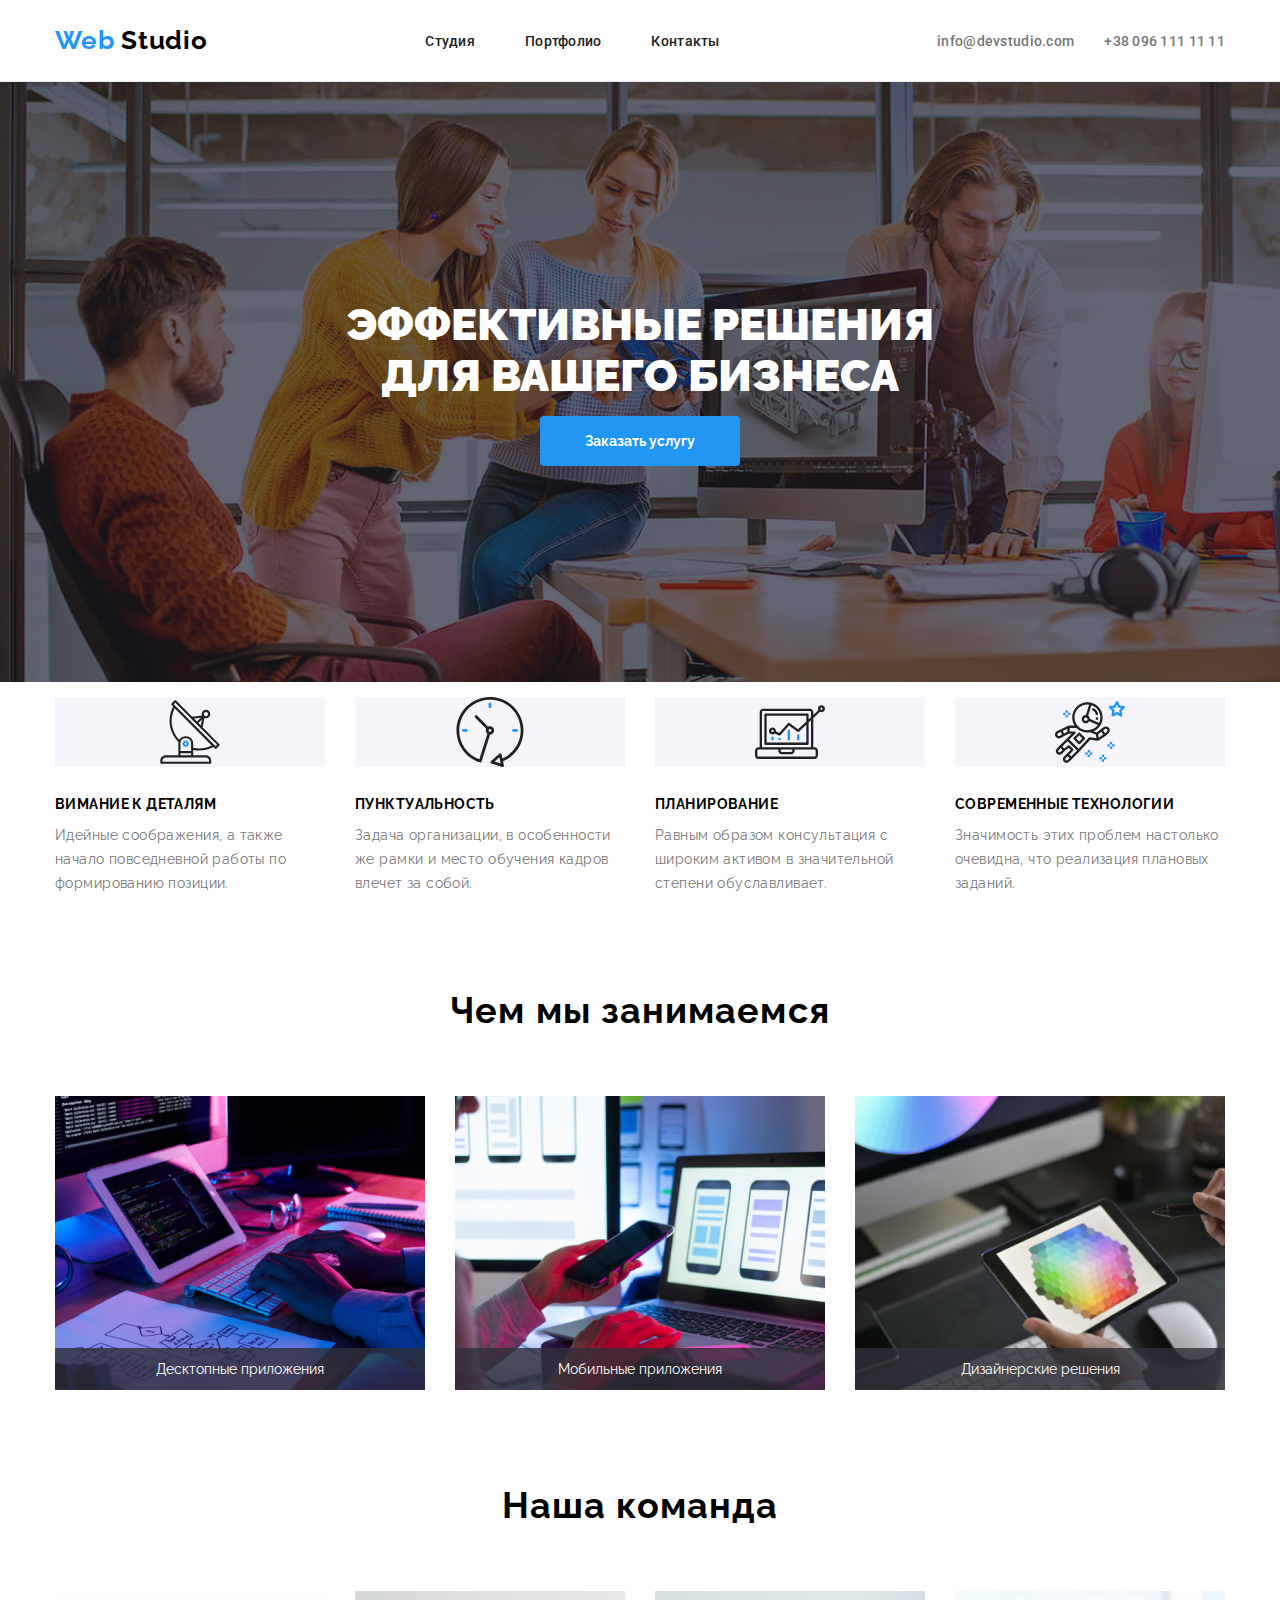
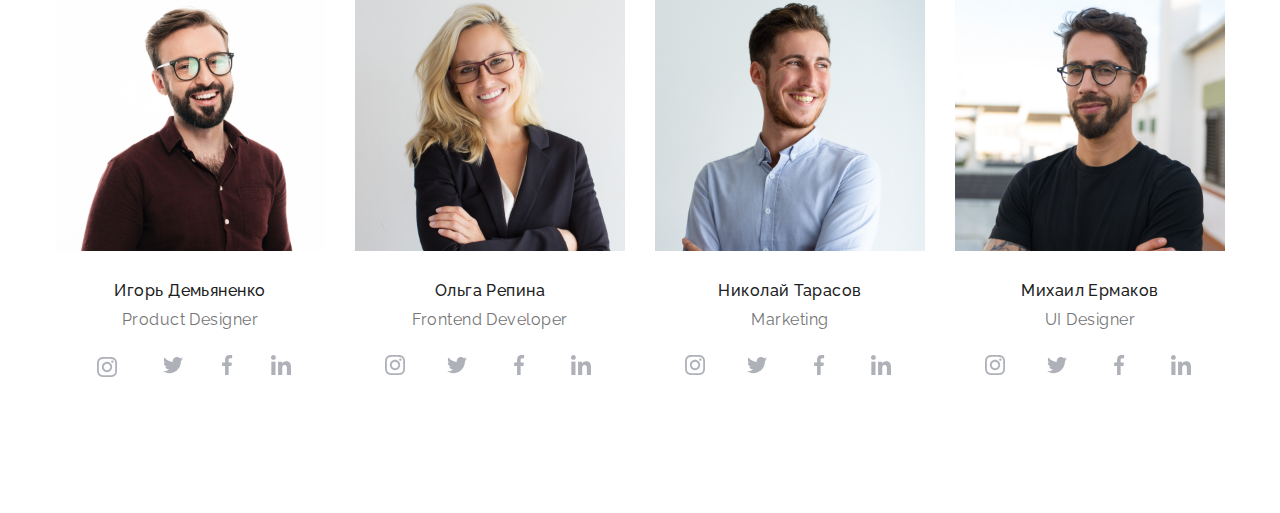
==== commit 88bcac8d: "first commit" ====
--- a/index.html
+++ b/index.html
@@ -315,6 +315,7 @@
                   <p class="cpecialist">Product Designer</p>
                   <div class="icon">
                     <div class="icon-net">
+                      <a href="" class="pipl">
                       <svg class="icone"  viewBox="0 0 20 20"  xmlns="http://www.w3.org/2000/svg">
                         <g clip-path="url(#clip0_1_2030)">
                         <path d="M19.9804 5.88005C19.9336 4.81738 19.7617 4.0868 19.5156 3.45374C19.2616 2.78176 18.8709 2.18014 18.359 1.68002C17.8589 1.1721 17.2533 0.777435 16.5891 0.527447C15.9524 0.281274 15.2256 0.109427 14.163 0.0625732C13.0924 0.0117516 12.7525 0 10.0371 0C7.32173 0 6.98185 0.0117516 5.91521 0.0586052C4.85253 0.105459 4.12195 0.277459 3.48904 0.523479C2.81692 0.777435 2.2153 1.16814 1.71517 1.68002C1.20726 2.18014 0.812743 2.78573 0.562603 3.44992C0.31643 4.0868 0.144583 4.81341 0.0977294 5.87609C0.0469078 6.9467 0.0351562 7.28658 0.0351562 10.002C0.0351562 12.7173 0.0469078 13.0572 0.0937614 14.1239C0.140615 15.1865 0.312615 15.9171 0.558787 16.5502C0.812743 17.2221 1.20726 17.8238 1.71517 18.3239C2.2153 18.8318 2.82088 19.2265 3.48508 19.4765C4.12195 19.7226 4.84856 19.8945 5.91139 19.9413C6.97788 19.9883 7.31791 19.9999 10.0333 19.9999C12.7487 19.9999 13.0885 19.9883 14.1552 19.9413C15.2179 19.8945 15.9484 19.7226 16.5813 19.4765C17.9254 18.9568 18.9881 17.8941 19.5078 16.5502C19.7538 15.9133 19.9258 15.1865 19.9727 14.1239C20.0195 13.0572 20.0313 12.7173 20.0313 10.002C20.0313 7.28658 20.0273 6.9467 19.9804 5.88005ZM18.1794 14.0457C18.1364 15.0225 17.9723 15.5499 17.8356 15.9015C17.4995 16.7728 16.808 17.4643 15.9367 17.8004C15.5851 17.9372 15.0538 18.1012 14.0809 18.1441C13.026 18.1911 12.7096 18.2027 10.0411 18.2027C7.37255 18.2027 7.05221 18.1911 6.00113 18.1441C5.02438 18.1012 4.49693 17.9372 4.1453 17.8004C3.71171 17.6402 3.31704 17.3862 2.9967 17.0541C2.6646 16.7298 2.41065 16.3391 2.2504 15.9055C2.11365 15.5539 1.94959 15.0225 1.90671 14.0497C1.8597 12.9948 1.8481 12.6783 1.8481 10.0097C1.8481 7.34122 1.8597 7.02087 1.90671 5.96995C1.94959 4.99319 2.11365 4.46575 2.2504 4.11412C2.41065 3.68038 2.6646 3.28586 3.00067 2.96536C3.32483 2.63327 3.71553 2.37931 4.14927 2.21921C4.5009 2.08247 5.03231 1.9184 6.0051 1.87537C7.05999 1.82851 7.37652 1.81676 10.0449 1.81676C12.7174 1.81676 13.0337 1.82851 14.0848 1.87537C15.0616 1.9184 15.589 2.08247 15.9407 2.21921C16.3742 2.37931 16.7689 2.63327 17.0893 2.96536C17.4213 3.28967 17.6753 3.68038 17.8356 4.11412C17.9723 4.46575 18.1364 4.99701 18.1794 5.96995C18.2263 7.02484 18.238 7.34122 18.238 10.0097C18.238 12.6783 18.2263 12.9908 18.1794 14.0457Z" fill="#AFB1B8"/>
@@ -327,7 +328,7 @@
                         </clipPath>
                         </defs>
                         </svg>
-                        
+                      </a>
                     </div>
 
                     <div class="icon-net">
@@ -554,6 +555,7 @@
                   <p class="cpecialist">UI Designer</p>
                   <div class="icon">
                     <div class="icon-net">
+                      <a href="">
                       <svg class="icone"  viewBox="0 0 20 20"  xmlns="http://www.w3.org/2000/svg">
                         <g clip-path="url(#clip0_1_2030)">
                         <path d="M19.9804 5.88005C19.9336 4.81738 19.7617 4.0868 19.5156 3.45374C19.2616 2.78176 18.8709 2.18014 18.359 1.68002C17.8589 1.1721 17.2533 0.777435 16.5891 0.527447C15.9524 0.281274 15.2256 0.109427 14.163 0.0625732C13.0924 0.0117516 12.7525 0 10.0371 0C7.32173 0 6.98185 0.0117516 5.91521 0.0586052C4.85253 0.105459 4.12195 0.277459 3.48904 0.523479C2.81692 0.777435 2.2153 1.16814 1.71517 1.68002C1.20726 2.18014 0.812743 2.78573 0.562603 3.44992C0.31643 4.0868 0.144583 4.81341 0.0977294 5.87609C0.0469078 6.9467 0.0351562 7.28658 0.0351562 10.002C0.0351562 12.7173 0.0469078 13.0572 0.0937614 14.1239C0.140615 15.1865 0.312615 15.9171 0.558787 16.5502C0.812743 17.2221 1.20726 17.8238 1.71517 18.3239C2.2153 18.8318 2.82088 19.2265 3.48508 19.4765C4.12195 19.7226 4.84856 19.8945 5.91139 19.9413C6.97788 19.9883 7.31791 19.9999 10.0333 19.9999C12.7487 19.9999 13.0885 19.9883 14.1552 19.9413C15.2179 19.8945 15.9484 19.7226 16.5813 19.4765C17.9254 18.9568 18.9881 17.8941 19.5078 16.5502C19.7538 15.9133 19.9258 15.1865 19.9727 14.1239C20.0195 13.0572 20.0313 12.7173 20.0313 10.002C20.0313 7.28658 20.0273 6.9467 19.9804 5.88005ZM18.1794 14.0457C18.1364 15.0225 17.9723 15.5499 17.8356 15.9015C17.4995 16.7728 16.808 17.4643 15.9367 17.8004C15.5851 17.9372 15.0538 18.1012 14.0809 18.1441C13.026 18.1911 12.7096 18.2027 10.0411 18.2027C7.37255 18.2027 7.05221 18.1911 6.00113 18.1441C5.02438 18.1012 4.49693 17.9372 4.1453 17.8004C3.71171 17.6402 3.31704 17.3862 2.9967 17.0541C2.6646 16.7298 2.41065 16.3391 2.2504 15.9055C2.11365 15.5539 1.94959 15.0225 1.90671 14.0497C1.8597 12.9948 1.8481 12.6783 1.8481 10.0097C1.8481 7.34122 1.8597 7.02087 1.90671 5.96995C1.94959 4.99319 2.11365 4.46575 2.2504 4.11412C2.41065 3.68038 2.6646 3.28586 3.00067 2.96536C3.32483 2.63327 3.71553 2.37931 4.14927 2.21921C4.5009 2.08247 5.03231 1.9184 6.0051 1.87537C7.05999 1.82851 7.37652 1.81676 10.0449 1.81676C12.7174 1.81676 13.0337 1.82851 14.0848 1.87537C15.0616 1.9184 15.589 2.08247 15.9407 2.21921C16.3742 2.37931 16.7689 2.63327 17.0893 2.96536C17.4213 3.28967 17.6753 3.68038 17.8356 4.11412C17.9723 4.46575 18.1364 4.99701 18.1794 5.96995C18.2263 7.02484 18.238 7.34122 18.238 10.0097C18.238 12.6783 18.2263 12.9908 18.1794 14.0457Z" fill="#AFB1B8"/>
@@ -566,7 +568,7 @@
                         </clipPath>
                         </defs>
                         </svg>
-                        
+                      </a>
 
                     </div>
 
--- a/css/style.css
+++ b/css/style.css
@@ -253,3 +253,21 @@
     color: var(--color-blue)
   }
 
+.pipl{
+  display: flex;
+  align-items: center;
+  justify-content: center;
+  width: 44px;
+  height: 44px;
+  border-radius: 100%;
+  background-color: transparent;
+  transition:var(--transition) ;
+
+}
+.pipl:hover{
+  background-color: var(--color-blue);
+}
+
+.pupl:hover svg{
+  fill: #FFFFFF;
+}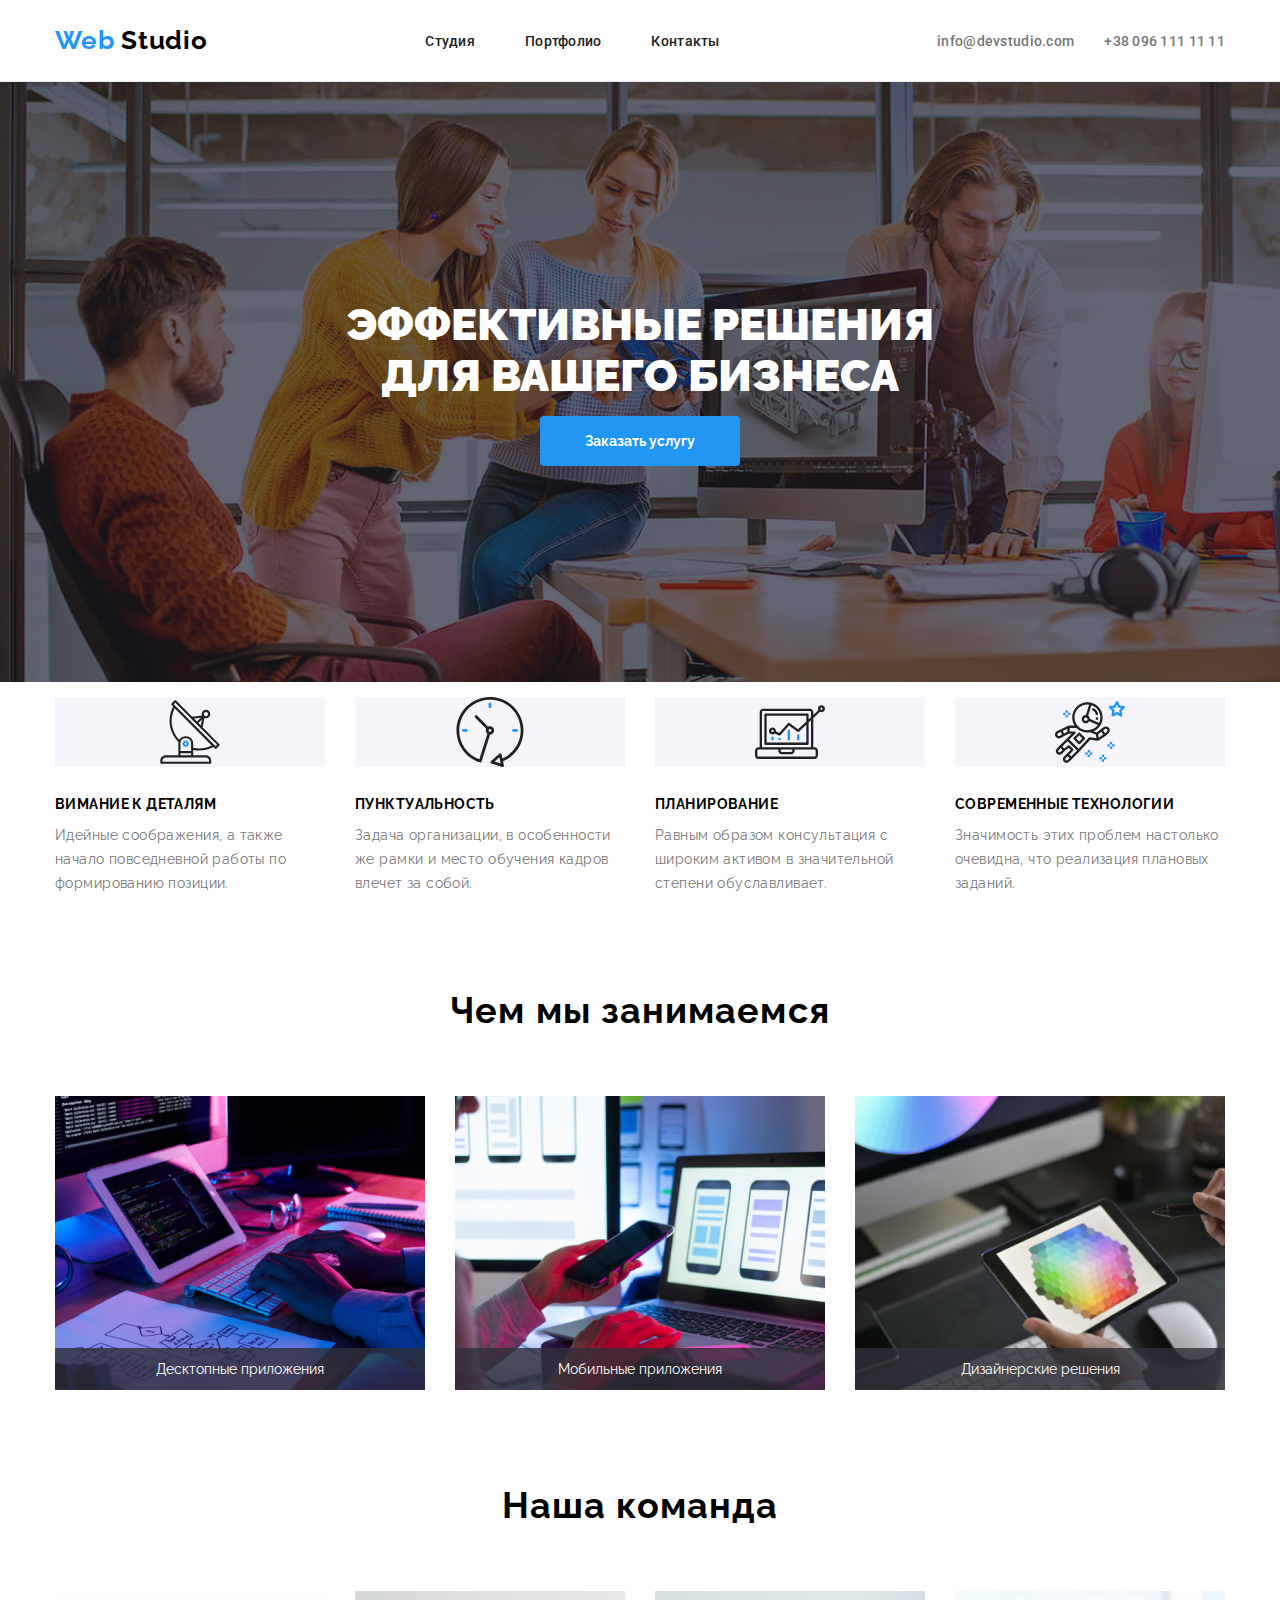
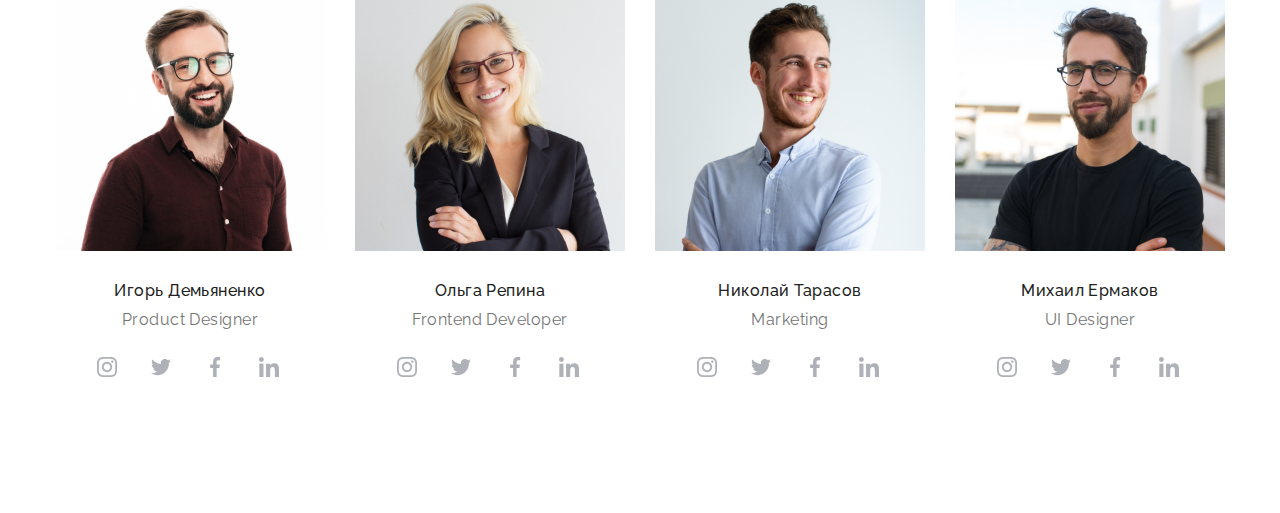
==== commit 69ea7991: "chengsvg" ====
--- a/index.html
+++ b/index.html
@@ -316,22 +316,23 @@
                   <div class="icon">
                     <div class="icon-net">
                       <a href="" class="pipl">
-                      <svg class="icone"  viewBox="0 0 20 20"  xmlns="http://www.w3.org/2000/svg">
-                        <g clip-path="url(#clip0_1_2030)">
-                        <path d="M19.9804 5.88005C19.9336 4.81738 19.7617 4.0868 19.5156 3.45374C19.2616 2.78176 18.8709 2.18014 18.359 1.68002C17.8589 1.1721 17.2533 0.777435 16.5891 0.527447C15.9524 0.281274 15.2256 0.109427 14.163 0.0625732C13.0924 0.0117516 12.7525 0 10.0371 0C7.32173 0 6.98185 0.0117516 5.91521 0.0586052C4.85253 0.105459 4.12195 0.277459 3.48904 0.523479C2.81692 0.777435 2.2153 1.16814 1.71517 1.68002C1.20726 2.18014 0.812743 2.78573 0.562603 3.44992C0.31643 4.0868 0.144583 4.81341 0.0977294 5.87609C0.0469078 6.9467 0.0351562 7.28658 0.0351562 10.002C0.0351562 12.7173 0.0469078 13.0572 0.0937614 14.1239C0.140615 15.1865 0.312615 15.9171 0.558787 16.5502C0.812743 17.2221 1.20726 17.8238 1.71517 18.3239C2.2153 18.8318 2.82088 19.2265 3.48508 19.4765C4.12195 19.7226 4.84856 19.8945 5.91139 19.9413C6.97788 19.9883 7.31791 19.9999 10.0333 19.9999C12.7487 19.9999 13.0885 19.9883 14.1552 19.9413C15.2179 19.8945 15.9484 19.7226 16.5813 19.4765C17.9254 18.9568 18.9881 17.8941 19.5078 16.5502C19.7538 15.9133 19.9258 15.1865 19.9727 14.1239C20.0195 13.0572 20.0313 12.7173 20.0313 10.002C20.0313 7.28658 20.0273 6.9467 19.9804 5.88005ZM18.1794 14.0457C18.1364 15.0225 17.9723 15.5499 17.8356 15.9015C17.4995 16.7728 16.808 17.4643 15.9367 17.8004C15.5851 17.9372 15.0538 18.1012 14.0809 18.1441C13.026 18.1911 12.7096 18.2027 10.0411 18.2027C7.37255 18.2027 7.05221 18.1911 6.00113 18.1441C5.02438 18.1012 4.49693 17.9372 4.1453 17.8004C3.71171 17.6402 3.31704 17.3862 2.9967 17.0541C2.6646 16.7298 2.41065 16.3391 2.2504 15.9055C2.11365 15.5539 1.94959 15.0225 1.90671 14.0497C1.8597 12.9948 1.8481 12.6783 1.8481 10.0097C1.8481 7.34122 1.8597 7.02087 1.90671 5.96995C1.94959 4.99319 2.11365 4.46575 2.2504 4.11412C2.41065 3.68038 2.6646 3.28586 3.00067 2.96536C3.32483 2.63327 3.71553 2.37931 4.14927 2.21921C4.5009 2.08247 5.03231 1.9184 6.0051 1.87537C7.05999 1.82851 7.37652 1.81676 10.0449 1.81676C12.7174 1.81676 13.0337 1.82851 14.0848 1.87537C15.0616 1.9184 15.589 2.08247 15.9407 2.21921C16.3742 2.37931 16.7689 2.63327 17.0893 2.96536C17.4213 3.28967 17.6753 3.68038 17.8356 4.11412C17.9723 4.46575 18.1364 4.99701 18.1794 5.96995C18.2263 7.02484 18.238 7.34122 18.238 10.0097C18.238 12.6783 18.2263 12.9908 18.1794 14.0457Z" fill="#AFB1B8"/>
-                        <path d="M10.0371 4.8642C7.20074 4.8642 4.89941 7.16537 4.89941 10.0019C4.89941 12.8385 7.20074 15.1396 10.0371 15.1396C12.8737 15.1396 15.1749 12.8385 15.1749 10.0019C15.1749 7.16537 12.8737 4.8642 10.0371 4.8642ZM10.0371 13.3346C8.19702 13.3346 6.70442 11.8422 6.70442 10.0019C6.70442 8.16165 8.19702 6.66921 10.0371 6.66921C11.8774 6.66921 13.3698 8.16165 13.3698 10.0019C13.3698 11.8422 11.8774 13.3346 10.0371 13.3346Z" fill="#AFB1B8"/>
-                        <path d="M16.5775 4.6611C16.5775 5.32346 16.0404 5.86052 15.3779 5.86052C14.7155 5.86052 14.1785 5.32346 14.1785 4.6611C14.1785 3.99858 14.7155 3.46167 15.3779 3.46167C16.0404 3.46167 16.5775 3.99858 16.5775 4.6611Z" fill="#AFB1B8"/>
-                        </g>
-                        <defs>
-                        <clipPath id="clip0_1_2030">
-                        <rect width="20" height="20" fill="white"/>
-                        </clipPath>
-                        </defs>
-                        </svg>
+                        <svg  class="icone" viewBox="0 0 20 20"  xmlns="http://www.w3.org/2000/svg">
+                          <g clip-path="url(#clip0_1_2030)">
+                          <path d="M19.9804 5.88005C19.9336 4.81738 19.7617 4.0868 19.5156 3.45374C19.2616 2.78176 18.8709 2.18014 18.359 1.68002C17.8589 1.1721 17.2533 0.777435 16.5891 0.527447C15.9524 0.281274 15.2256 0.109427 14.163 0.0625732C13.0924 0.0117516 12.7525 0 10.0371 0C7.32173 0 6.98185 0.0117516 5.91521 0.0586052C4.85253 0.105459 4.12195 0.277459 3.48904 0.523479C2.81692 0.777435 2.2153 1.16814 1.71517 1.68002C1.20726 2.18014 0.812743 2.78573 0.562603 3.44992C0.31643 4.0868 0.144583 4.81341 0.0977294 5.87609C0.0469078 6.9467 0.0351562 7.28658 0.0351562 10.002C0.0351562 12.7173 0.0469078 13.0572 0.0937614 14.1239C0.140615 15.1865 0.312615 15.9171 0.558787 16.5502C0.812743 17.2221 1.20726 17.8238 1.71517 18.3239C2.2153 18.8318 2.82088 19.2265 3.48508 19.4765C4.12195 19.7226 4.84856 19.8945 5.91139 19.9413C6.97788 19.9883 7.31791 19.9999 10.0333 19.9999C12.7487 19.9999 13.0885 19.9883 14.1552 19.9413C15.2179 19.8945 15.9484 19.7226 16.5813 19.4765C17.9254 18.9568 18.9881 17.8941 19.5078 16.5502C19.7538 15.9133 19.9258 15.1865 19.9727 14.1239C20.0195 13.0572 20.0313 12.7173 20.0313 10.002C20.0313 7.28658 20.0273 6.9467 19.9804 5.88005ZM18.1794 14.0457C18.1364 15.0225 17.9723 15.5499 17.8356 15.9015C17.4995 16.7728 16.808 17.4643 15.9367 17.8004C15.5851 17.9372 15.0538 18.1012 14.0809 18.1441C13.026 18.1911 12.7096 18.2027 10.0411 18.2027C7.37255 18.2027 7.05221 18.1911 6.00113 18.1441C5.02438 18.1012 4.49693 17.9372 4.1453 17.8004C3.71171 17.6402 3.31704 17.3862 2.9967 17.0541C2.6646 16.7298 2.41065 16.3391 2.2504 15.9055C2.11365 15.5539 1.94959 15.0225 1.90671 14.0497C1.8597 12.9948 1.8481 12.6783 1.8481 10.0097C1.8481 7.34122 1.8597 7.02087 1.90671 5.96995C1.94959 4.99319 2.11365 4.46575 2.2504 4.11412C2.41065 3.68038 2.6646 3.28586 3.00067 2.96536C3.32483 2.63327 3.71553 2.37931 4.14927 2.21921C4.5009 2.08247 5.03231 1.9184 6.0051 1.87537C7.05999 1.82851 7.37652 1.81676 10.0449 1.81676C12.7174 1.81676 13.0337 1.82851 14.0848 1.87537C15.0616 1.9184 15.589 2.08247 15.9407 2.21921C16.3742 2.37931 16.7689 2.63327 17.0893 2.96536C17.4213 3.28967 17.6753 3.68038 17.8356 4.11412C17.9723 4.46575 18.1364 4.99701 18.1794 5.96995C18.2263 7.02484 18.238 7.34122 18.238 10.0097C18.238 12.6783 18.2263 12.9908 18.1794 14.0457Z" fill="#AFB1B8"/>
+                          <path d="M10.0371 4.8642C7.20074 4.8642 4.89941 7.16537 4.89941 10.0019C4.89941 12.8385 7.20074 15.1396 10.0371 15.1396C12.8737 15.1396 15.1749 12.8385 15.1749 10.0019C15.1749 7.16537 12.8737 4.8642 10.0371 4.8642ZM10.0371 13.3346C8.19702 13.3346 6.70442 11.8422 6.70442 10.0019C6.70442 8.16165 8.19702 6.66921 10.0371 6.66921C11.8774 6.66921 13.3698 8.16165 13.3698 10.0019C13.3698 11.8422 11.8774 13.3346 10.0371 13.3346Z" fill="#AFB1B8"/>
+                          <path d="M16.5775 4.6611C16.5775 5.32346 16.0404 5.86052 15.3779 5.86052C14.7155 5.86052 14.1785 5.32346 14.1785 4.6611C14.1785 3.99858 14.7155 3.46167 15.3779 3.46167C16.0404 3.46167 16.5775 3.99858 16.5775 4.6611Z" fill="#AFB1B8"/>
+                          </g>
+                          <defs>
+                          <clipPath id="clip0_1_2030">
+                          <rect width="20" height="20" fill="white"/>
+                          </clipPath>
+                          </defs>
+                          </svg>
                       </a>
                     </div>
 
                     <div class="icon-net">
+                      <a href="" class="pipl">
                       <svg class="icone"  viewBox="0 0 20 20"  xmlns="http://www.w3.org/2000/svg">
                         <g clip-path="url(#clip0_1_1996)">
                         <path d="M20 3.79875C19.2563 4.125 18.4637 4.34125 17.6375 4.44625C18.4875 3.93875 19.1363 3.14125 19.4412 2.18C18.6488 2.6525 17.7738 2.98625 16.8412 3.1725C16.0887 2.37125 15.0162 1.875 13.8462 1.875C11.5763 1.875 9.74875 3.7175 9.74875 5.97625C9.74875 6.30125 9.77625 6.61375 9.84375 6.91125C6.435 6.745 3.41875 5.11125 1.3925 2.6225C1.03875 3.23625 0.83125 3.93875 0.83125 4.695C0.83125 6.115 1.5625 7.37375 2.6525 8.1025C1.99375 8.09 1.3475 7.89875 0.8 7.5975C0.8 7.61 0.8 7.62625 0.8 7.6425C0.8 9.635 2.22125 11.29 4.085 11.6712C3.75125 11.7625 3.3875 11.8062 3.01 11.8062C2.7475 11.8062 2.4825 11.7913 2.23375 11.7362C2.765 13.36 4.2725 14.5538 6.065 14.5925C4.67 15.6838 2.89875 16.3412 0.98125 16.3412C0.645 16.3412 0.3225 16.3263 0 16.285C1.81625 17.4563 3.96875 18.125 6.29 18.125C13.835 18.125 17.96 11.875 17.96 6.4575C17.96 6.27625 17.9538 6.10125 17.945 5.9275C18.7588 5.35 19.4425 4.62875 20 3.79875Z" fill="#AFB1B8"/>
@@ -342,10 +343,12 @@
                         </clipPath>
                         </defs>
                         </svg>
-
-                    </div>
-
-                    <div class="icon-net">
+                        </a>
+
+                    </div>
+
+                    <div class="icon-net">
+                      <a href="" class="pipl">
                       <svg class="icone"  viewBox="0 0 20 20"  xmlns="http://www.w3.org/2000/svg">
                         <g clip-path="url(#clip0_1_1992)">
                         <path d="M13.3308 3.32083H15.1566V0.140833C14.8416 0.0975 13.7583 0 12.4966 0C9.8641 0 8.06076 1.65583 8.06076 4.69917V7.5H5.15576V11.055H8.06076V20H11.6224V11.0558H14.4099L14.8524 7.50083H11.6216V5.05167C11.6224 4.02417 11.8991 3.32083 13.3308 3.32083Z" fill="#AFB1B8"/>
@@ -356,10 +359,12 @@
                         </clipPath>
                         </defs>
                         </svg>
-
-                    </div>
-
-                    <div class="icon-net">
+                        </a>
+
+                    </div>
+
+                    <div class="icon-net">
+                      <a href="" class="pipl">
                       <svg class="icone"  viewBox="0 0 20 20"  xmlns="http://www.w3.org/2000/svg">
                         <g clip-path="url(#clip0_1_1986)">
                         <path d="M19.9951 20V19.9992H20.0001V12.6642C20.0001 9.07587 19.2276 6.31171 15.0326 6.31171C13.0159 6.31171 11.6626 7.41837 11.1101 8.46754H11.0517V6.64671H7.07422V19.9992H11.2159V13.3875C11.2159 11.6467 11.5459 9.96337 13.7017 9.96337C15.8259 9.96337 15.8576 11.95 15.8576 13.4992V20H19.9951Z" fill="#AFB1B8"/>
@@ -372,6 +377,7 @@
                         </clipPath>
                         </defs>
                         </svg>
+                        </a>
 
                     </div>
 
@@ -395,6 +401,7 @@
                   <p class="cpecialist">Frontend Developer</p>
                   <div class="icon">
                     <div class="icon-net">
+                      <a href="" class="pipl">
                       <svg class="icone"  viewBox="0 0 20 20"  xmlns="http://www.w3.org/2000/svg">
                         <g clip-path="url(#clip0_1_2030)">
                         <path d="M19.9804 5.88005C19.9336 4.81738 19.7617 4.0868 19.5156 3.45374C19.2616 2.78176 18.8709 2.18014 18.359 1.68002C17.8589 1.1721 17.2533 0.777435 16.5891 0.527447C15.9524 0.281274 15.2256 0.109427 14.163 0.0625732C13.0924 0.0117516 12.7525 0 10.0371 0C7.32173 0 6.98185 0.0117516 5.91521 0.0586052C4.85253 0.105459 4.12195 0.277459 3.48904 0.523479C2.81692 0.777435 2.2153 1.16814 1.71517 1.68002C1.20726 2.18014 0.812743 2.78573 0.562603 3.44992C0.31643 4.0868 0.144583 4.81341 0.0977294 5.87609C0.0469078 6.9467 0.0351562 7.28658 0.0351562 10.002C0.0351562 12.7173 0.0469078 13.0572 0.0937614 14.1239C0.140615 15.1865 0.312615 15.9171 0.558787 16.5502C0.812743 17.2221 1.20726 17.8238 1.71517 18.3239C2.2153 18.8318 2.82088 19.2265 3.48508 19.4765C4.12195 19.7226 4.84856 19.8945 5.91139 19.9413C6.97788 19.9883 7.31791 19.9999 10.0333 19.9999C12.7487 19.9999 13.0885 19.9883 14.1552 19.9413C15.2179 19.8945 15.9484 19.7226 16.5813 19.4765C17.9254 18.9568 18.9881 17.8941 19.5078 16.5502C19.7538 15.9133 19.9258 15.1865 19.9727 14.1239C20.0195 13.0572 20.0313 12.7173 20.0313 10.002C20.0313 7.28658 20.0273 6.9467 19.9804 5.88005ZM18.1794 14.0457C18.1364 15.0225 17.9723 15.5499 17.8356 15.9015C17.4995 16.7728 16.808 17.4643 15.9367 17.8004C15.5851 17.9372 15.0538 18.1012 14.0809 18.1441C13.026 18.1911 12.7096 18.2027 10.0411 18.2027C7.37255 18.2027 7.05221 18.1911 6.00113 18.1441C5.02438 18.1012 4.49693 17.9372 4.1453 17.8004C3.71171 17.6402 3.31704 17.3862 2.9967 17.0541C2.6646 16.7298 2.41065 16.3391 2.2504 15.9055C2.11365 15.5539 1.94959 15.0225 1.90671 14.0497C1.8597 12.9948 1.8481 12.6783 1.8481 10.0097C1.8481 7.34122 1.8597 7.02087 1.90671 5.96995C1.94959 4.99319 2.11365 4.46575 2.2504 4.11412C2.41065 3.68038 2.6646 3.28586 3.00067 2.96536C3.32483 2.63327 3.71553 2.37931 4.14927 2.21921C4.5009 2.08247 5.03231 1.9184 6.0051 1.87537C7.05999 1.82851 7.37652 1.81676 10.0449 1.81676C12.7174 1.81676 13.0337 1.82851 14.0848 1.87537C15.0616 1.9184 15.589 2.08247 15.9407 2.21921C16.3742 2.37931 16.7689 2.63327 17.0893 2.96536C17.4213 3.28967 17.6753 3.68038 17.8356 4.11412C17.9723 4.46575 18.1364 4.99701 18.1794 5.96995C18.2263 7.02484 18.238 7.34122 18.238 10.0097C18.238 12.6783 18.2263 12.9908 18.1794 14.0457Z" fill="#AFB1B8"/>
@@ -407,11 +414,13 @@
                         </clipPath>
                         </defs>
                         </svg>
+                        </a>
                         
 
                     </div>
 
                     <div class="icon-net">
+                      <a href="" class="pipl">
                       <svg class="icone"  viewBox="0 0 20 20"  xmlns="http://www.w3.org/2000/svg">
                         <g clip-path="url(#clip0_1_1996)">
                         <path d="M20 3.79875C19.2563 4.125 18.4637 4.34125 17.6375 4.44625C18.4875 3.93875 19.1363 3.14125 19.4412 2.18C18.6488 2.6525 17.7738 2.98625 16.8412 3.1725C16.0887 2.37125 15.0162 1.875 13.8462 1.875C11.5763 1.875 9.74875 3.7175 9.74875 5.97625C9.74875 6.30125 9.77625 6.61375 9.84375 6.91125C6.435 6.745 3.41875 5.11125 1.3925 2.6225C1.03875 3.23625 0.83125 3.93875 0.83125 4.695C0.83125 6.115 1.5625 7.37375 2.6525 8.1025C1.99375 8.09 1.3475 7.89875 0.8 7.5975C0.8 7.61 0.8 7.62625 0.8 7.6425C0.8 9.635 2.22125 11.29 4.085 11.6712C3.75125 11.7625 3.3875 11.8062 3.01 11.8062C2.7475 11.8062 2.4825 11.7913 2.23375 11.7362C2.765 13.36 4.2725 14.5538 6.065 14.5925C4.67 15.6838 2.89875 16.3412 0.98125 16.3412C0.645 16.3412 0.3225 16.3263 0 16.285C1.81625 17.4563 3.96875 18.125 6.29 18.125C13.835 18.125 17.96 11.875 17.96 6.4575C17.96 6.27625 17.9538 6.10125 17.945 5.9275C18.7588 5.35 19.4425 4.62875 20 3.79875Z" fill="#AFB1B8"/>
@@ -422,10 +431,12 @@
                         </clipPath>
                         </defs>
                         </svg>
-
-                    </div>
-
-                    <div class="icon-net">
+                        </a>
+
+                    </div>
+
+                    <div class="icon-net">
+                      <a href="" class="pipl">
                       <svg class="icone"  viewBox="0 0 20 20"  xmlns="http://www.w3.org/2000/svg">
                         <g clip-path="url(#clip0_1_1992)">
                         <path d="M13.3308 3.32083H15.1566V0.140833C14.8416 0.0975 13.7583 0 12.4966 0C9.8641 0 8.06076 1.65583 8.06076 4.69917V7.5H5.15576V11.055H8.06076V20H11.6224V11.0558H14.4099L14.8524 7.50083H11.6216V5.05167C11.6224 4.02417 11.8991 3.32083 13.3308 3.32083Z" fill="#AFB1B8"/>
@@ -436,10 +447,12 @@
                         </clipPath>
                         </defs>
                         </svg>
-
-                    </div>
-
-                    <div class="icon-net">
+                        </a>
+
+                    </div>
+
+                    <div class="icon-net">
+                      <a href="" class="pipl">
                       <svg class="icone"  viewBox="0 0 20 20"  xmlns="http://www.w3.org/2000/svg">
                         <g clip-path="url(#clip0_1_1986)">
                         <path d="M19.9951 20V19.9992H20.0001V12.6642C20.0001 9.07587 19.2276 6.31171 15.0326 6.31171C13.0159 6.31171 11.6626 7.41837 11.1101 8.46754H11.0517V6.64671H7.07422V19.9992H11.2159V13.3875C11.2159 11.6467 11.5459 9.96337 13.7017 9.96337C15.8259 9.96337 15.8576 11.95 15.8576 13.4992V20H19.9951Z" fill="#AFB1B8"/>
@@ -452,6 +465,7 @@
                         </clipPath>
                         </defs>
                         </svg>
+                        </a>
 
                     </div>
 
@@ -475,6 +489,7 @@
                   <p class="cpecialist">Marketing</p>
                   <div class="icon">
                     <div class="icon-net">
+                      <a href="" class="pipl">
                       <svg class="icone"  viewBox="0 0 20 20"  xmlns="http://www.w3.org/2000/svg">
                         <g clip-path="url(#clip0_1_2030)">
                         <path d="M19.9804 5.88005C19.9336 4.81738 19.7617 4.0868 19.5156 3.45374C19.2616 2.78176 18.8709 2.18014 18.359 1.68002C17.8589 1.1721 17.2533 0.777435 16.5891 0.527447C15.9524 0.281274 15.2256 0.109427 14.163 0.0625732C13.0924 0.0117516 12.7525 0 10.0371 0C7.32173 0 6.98185 0.0117516 5.91521 0.0586052C4.85253 0.105459 4.12195 0.277459 3.48904 0.523479C2.81692 0.777435 2.2153 1.16814 1.71517 1.68002C1.20726 2.18014 0.812743 2.78573 0.562603 3.44992C0.31643 4.0868 0.144583 4.81341 0.0977294 5.87609C0.0469078 6.9467 0.0351562 7.28658 0.0351562 10.002C0.0351562 12.7173 0.0469078 13.0572 0.0937614 14.1239C0.140615 15.1865 0.312615 15.9171 0.558787 16.5502C0.812743 17.2221 1.20726 17.8238 1.71517 18.3239C2.2153 18.8318 2.82088 19.2265 3.48508 19.4765C4.12195 19.7226 4.84856 19.8945 5.91139 19.9413C6.97788 19.9883 7.31791 19.9999 10.0333 19.9999C12.7487 19.9999 13.0885 19.9883 14.1552 19.9413C15.2179 19.8945 15.9484 19.7226 16.5813 19.4765C17.9254 18.9568 18.9881 17.8941 19.5078 16.5502C19.7538 15.9133 19.9258 15.1865 19.9727 14.1239C20.0195 13.0572 20.0313 12.7173 20.0313 10.002C20.0313 7.28658 20.0273 6.9467 19.9804 5.88005ZM18.1794 14.0457C18.1364 15.0225 17.9723 15.5499 17.8356 15.9015C17.4995 16.7728 16.808 17.4643 15.9367 17.8004C15.5851 17.9372 15.0538 18.1012 14.0809 18.1441C13.026 18.1911 12.7096 18.2027 10.0411 18.2027C7.37255 18.2027 7.05221 18.1911 6.00113 18.1441C5.02438 18.1012 4.49693 17.9372 4.1453 17.8004C3.71171 17.6402 3.31704 17.3862 2.9967 17.0541C2.6646 16.7298 2.41065 16.3391 2.2504 15.9055C2.11365 15.5539 1.94959 15.0225 1.90671 14.0497C1.8597 12.9948 1.8481 12.6783 1.8481 10.0097C1.8481 7.34122 1.8597 7.02087 1.90671 5.96995C1.94959 4.99319 2.11365 4.46575 2.2504 4.11412C2.41065 3.68038 2.6646 3.28586 3.00067 2.96536C3.32483 2.63327 3.71553 2.37931 4.14927 2.21921C4.5009 2.08247 5.03231 1.9184 6.0051 1.87537C7.05999 1.82851 7.37652 1.81676 10.0449 1.81676C12.7174 1.81676 13.0337 1.82851 14.0848 1.87537C15.0616 1.9184 15.589 2.08247 15.9407 2.21921C16.3742 2.37931 16.7689 2.63327 17.0893 2.96536C17.4213 3.28967 17.6753 3.68038 17.8356 4.11412C17.9723 4.46575 18.1364 4.99701 18.1794 5.96995C18.2263 7.02484 18.238 7.34122 18.238 10.0097C18.238 12.6783 18.2263 12.9908 18.1794 14.0457Z" fill="#AFB1B8"/>
@@ -487,11 +502,13 @@
                         </clipPath>
                         </defs>
                         </svg>
+                        </a>
                         
 
                     </div>
 
                     <div class="icon-net">
+                      <a href="" class="pipl">
                       <svg class="icone"  viewBox="0 0 20 20"  xmlns="http://www.w3.org/2000/svg">
                         <g clip-path="url(#clip0_1_1996)">
                         <path d="M20 3.79875C19.2563 4.125 18.4637 4.34125 17.6375 4.44625C18.4875 3.93875 19.1363 3.14125 19.4412 2.18C18.6488 2.6525 17.7738 2.98625 16.8412 3.1725C16.0887 2.37125 15.0162 1.875 13.8462 1.875C11.5763 1.875 9.74875 3.7175 9.74875 5.97625C9.74875 6.30125 9.77625 6.61375 9.84375 6.91125C6.435 6.745 3.41875 5.11125 1.3925 2.6225C1.03875 3.23625 0.83125 3.93875 0.83125 4.695C0.83125 6.115 1.5625 7.37375 2.6525 8.1025C1.99375 8.09 1.3475 7.89875 0.8 7.5975C0.8 7.61 0.8 7.62625 0.8 7.6425C0.8 9.635 2.22125 11.29 4.085 11.6712C3.75125 11.7625 3.3875 11.8062 3.01 11.8062C2.7475 11.8062 2.4825 11.7913 2.23375 11.7362C2.765 13.36 4.2725 14.5538 6.065 14.5925C4.67 15.6838 2.89875 16.3412 0.98125 16.3412C0.645 16.3412 0.3225 16.3263 0 16.285C1.81625 17.4563 3.96875 18.125 6.29 18.125C13.835 18.125 17.96 11.875 17.96 6.4575C17.96 6.27625 17.9538 6.10125 17.945 5.9275C18.7588 5.35 19.4425 4.62875 20 3.79875Z" fill="#AFB1B8"/>
@@ -502,10 +519,12 @@
                         </clipPath>
                         </defs>
                         </svg> 
-
-                    </div>
-
-                    <div class="icon-net">
+                        </a>
+
+                    </div>
+
+                    <div class="icon-net">
+                      <a href="" class="pipl">
                       <svg class="icone"  viewBox="0 0 20 20"  xmlns="http://www.w3.org/2000/svg">
                         <g clip-path="url(#clip0_1_1992)">
                         <path d="M13.3308 3.32083H15.1566V0.140833C14.8416 0.0975 13.7583 0 12.4966 0C9.8641 0 8.06076 1.65583 8.06076 4.69917V7.5H5.15576V11.055H8.06076V20H11.6224V11.0558H14.4099L14.8524 7.50083H11.6216V5.05167C11.6224 4.02417 11.8991 3.32083 13.3308 3.32083Z" fill="#AFB1B8"/>
@@ -516,10 +535,12 @@
                         </clipPath>
                         </defs>
                         </svg>
-
-                    </div>
-
-                    <div class="icon-net">
+                        </a>
+
+                    </div>
+
+                    <div class="icon-net">
+                      <a href="" class="pipl">
 
                        <svg class="icone"  viewBox="0 0 20 20"  xmlns="http://www.w3.org/2000/svg">
                         <g clip-path="url(#clip0_1_1986)">
@@ -533,6 +554,7 @@
                         </clipPath>
                         </defs>
                         </svg>
+                        </a>
                     </div>
 
 
@@ -555,7 +577,7 @@
                   <p class="cpecialist">UI Designer</p>
                   <div class="icon">
                     <div class="icon-net">
-                      <a href="">
+                      <a href="" class="pipl">
                       <svg class="icone"  viewBox="0 0 20 20"  xmlns="http://www.w3.org/2000/svg">
                         <g clip-path="url(#clip0_1_2030)">
                         <path d="M19.9804 5.88005C19.9336 4.81738 19.7617 4.0868 19.5156 3.45374C19.2616 2.78176 18.8709 2.18014 18.359 1.68002C17.8589 1.1721 17.2533 0.777435 16.5891 0.527447C15.9524 0.281274 15.2256 0.109427 14.163 0.0625732C13.0924 0.0117516 12.7525 0 10.0371 0C7.32173 0 6.98185 0.0117516 5.91521 0.0586052C4.85253 0.105459 4.12195 0.277459 3.48904 0.523479C2.81692 0.777435 2.2153 1.16814 1.71517 1.68002C1.20726 2.18014 0.812743 2.78573 0.562603 3.44992C0.31643 4.0868 0.144583 4.81341 0.0977294 5.87609C0.0469078 6.9467 0.0351562 7.28658 0.0351562 10.002C0.0351562 12.7173 0.0469078 13.0572 0.0937614 14.1239C0.140615 15.1865 0.312615 15.9171 0.558787 16.5502C0.812743 17.2221 1.20726 17.8238 1.71517 18.3239C2.2153 18.8318 2.82088 19.2265 3.48508 19.4765C4.12195 19.7226 4.84856 19.8945 5.91139 19.9413C6.97788 19.9883 7.31791 19.9999 10.0333 19.9999C12.7487 19.9999 13.0885 19.9883 14.1552 19.9413C15.2179 19.8945 15.9484 19.7226 16.5813 19.4765C17.9254 18.9568 18.9881 17.8941 19.5078 16.5502C19.7538 15.9133 19.9258 15.1865 19.9727 14.1239C20.0195 13.0572 20.0313 12.7173 20.0313 10.002C20.0313 7.28658 20.0273 6.9467 19.9804 5.88005ZM18.1794 14.0457C18.1364 15.0225 17.9723 15.5499 17.8356 15.9015C17.4995 16.7728 16.808 17.4643 15.9367 17.8004C15.5851 17.9372 15.0538 18.1012 14.0809 18.1441C13.026 18.1911 12.7096 18.2027 10.0411 18.2027C7.37255 18.2027 7.05221 18.1911 6.00113 18.1441C5.02438 18.1012 4.49693 17.9372 4.1453 17.8004C3.71171 17.6402 3.31704 17.3862 2.9967 17.0541C2.6646 16.7298 2.41065 16.3391 2.2504 15.9055C2.11365 15.5539 1.94959 15.0225 1.90671 14.0497C1.8597 12.9948 1.8481 12.6783 1.8481 10.0097C1.8481 7.34122 1.8597 7.02087 1.90671 5.96995C1.94959 4.99319 2.11365 4.46575 2.2504 4.11412C2.41065 3.68038 2.6646 3.28586 3.00067 2.96536C3.32483 2.63327 3.71553 2.37931 4.14927 2.21921C4.5009 2.08247 5.03231 1.9184 6.0051 1.87537C7.05999 1.82851 7.37652 1.81676 10.0449 1.81676C12.7174 1.81676 13.0337 1.82851 14.0848 1.87537C15.0616 1.9184 15.589 2.08247 15.9407 2.21921C16.3742 2.37931 16.7689 2.63327 17.0893 2.96536C17.4213 3.28967 17.6753 3.68038 17.8356 4.11412C17.9723 4.46575 18.1364 4.99701 18.1794 5.96995C18.2263 7.02484 18.238 7.34122 18.238 10.0097C18.238 12.6783 18.2263 12.9908 18.1794 14.0457Z" fill="#AFB1B8"/>
@@ -573,6 +595,7 @@
                     </div>
 
                     <div class="icon-net">
+                      <a href="" class="pipl">
                       <svg class="icone"  viewBox="0 0 20 20"  xmlns="http://www.w3.org/2000/svg">
                         <g clip-path="url(#clip0_1_1996)">
                         <path d="M20 3.79875C19.2563 4.125 18.4637 4.34125 17.6375 4.44625C18.4875 3.93875 19.1363 3.14125 19.4412 2.18C18.6488 2.6525 17.7738 2.98625 16.8412 3.1725C16.0887 2.37125 15.0162 1.875 13.8462 1.875C11.5763 1.875 9.74875 3.7175 9.74875 5.97625C9.74875 6.30125 9.77625 6.61375 9.84375 6.91125C6.435 6.745 3.41875 5.11125 1.3925 2.6225C1.03875 3.23625 0.83125 3.93875 0.83125 4.695C0.83125 6.115 1.5625 7.37375 2.6525 8.1025C1.99375 8.09 1.3475 7.89875 0.8 7.5975C0.8 7.61 0.8 7.62625 0.8 7.6425C0.8 9.635 2.22125 11.29 4.085 11.6712C3.75125 11.7625 3.3875 11.8062 3.01 11.8062C2.7475 11.8062 2.4825 11.7913 2.23375 11.7362C2.765 13.36 4.2725 14.5538 6.065 14.5925C4.67 15.6838 2.89875 16.3412 0.98125 16.3412C0.645 16.3412 0.3225 16.3263 0 16.285C1.81625 17.4563 3.96875 18.125 6.29 18.125C13.835 18.125 17.96 11.875 17.96 6.4575C17.96 6.27625 17.9538 6.10125 17.945 5.9275C18.7588 5.35 19.4425 4.62875 20 3.79875Z" fill="#AFB1B8"/>
@@ -583,10 +606,12 @@
                         </clipPath>
                         </defs>
                         </svg>
-
-                    </div>
-
-                    <div class="icon-net">
+                        </a>
+
+                    </div>
+
+                    <div class="icon-net">
+                      <a href="" class="pipl">
                       <svg class="icone"  viewBox="0 0 20 20"  xmlns="http://www.w3.org/2000/svg">
                         <g clip-path="url(#clip0_1_1992)">
                         <path d="M13.3308 3.32083H15.1566V0.140833C14.8416 0.0975 13.7583 0 12.4966 0C9.8641 0 8.06076 1.65583 8.06076 4.69917V7.5H5.15576V11.055H8.06076V20H11.6224V11.0558H14.4099L14.8524 7.50083H11.6216V5.05167C11.6224 4.02417 11.8991 3.32083 13.3308 3.32083Z" fill="#AFB1B8"/>
@@ -597,11 +622,13 @@
                         </clipPath>
                         </defs>
                         </svg>
-
-                    </div>
-
-                    <div class="icon-net">
-                      <svg class="icone"  viewBox="0 0 20 20"  xmlns="http://www.w3.org/2000/svg">
+                        </a>
+
+                    </div>
+
+                    <div class="icon-net">
+                      <a href="" class="pipl">
+                      <svg class="icone"   viewBox="0 0 20 20"  xmlns="http://www.w3.org/2000/svg">
                         <g clip-path="url(#clip0_1_1986)">
                         <path d="M19.9951 20V19.9992H20.0001V12.6642C20.0001 9.07587 19.2276 6.31171 15.0326 6.31171C13.0159 6.31171 11.6626 7.41837 11.1101 8.46754H11.0517V6.64671H7.07422V19.9992H11.2159V13.3875C11.2159 11.6467 11.5459 9.96337 13.7017 9.96337C15.8259 9.96337 15.8576 11.95 15.8576 13.4992V20H19.9951Z" fill="#AFB1B8"/>
                         <path d="M0.330078 6.64746H4.47675V20H0.330078V6.64746Z" fill="#AFB1B8"/>
@@ -613,6 +640,7 @@
                         </clipPath>
                         </defs>
                         </svg>
+                        </a>
 
                     </div>
 
--- a/css/style.css
+++ b/css/style.css
@@ -210,26 +210,9 @@
 margin-bottom: 16px;
 }
 
-.icone{
-  width: 20px;
-  height: 20px;
-
-  
-  
-  
-}
-
-.icon-net{
-
- max-width: 44px;
- color: #AFB1B8;
- 
-
- 
-
-
-
-}
+
+
+
 
 .icon{
 display: flex;
@@ -245,13 +228,7 @@
 
   }
 
-  .icon-net.icone{
-
-    transition: var(--transition)
-  }
-  .icon-net.icone:hover{
-    color: var(--color-blue)
-  }
+  
 
 .pipl{
   display: flex;
@@ -268,6 +245,17 @@
   background-color: var(--color-blue);
 }
 
-.pupl:hover svg{
-  fill: #FFFFFF;
-}+.pipl:hover.icone{
+  
+  fill: #FFFFFF ;
+ 
+  
+}
+.icone{
+width: 20px;
+height: 20px;
+fill: #AFB1B8;
+
+
+}
+
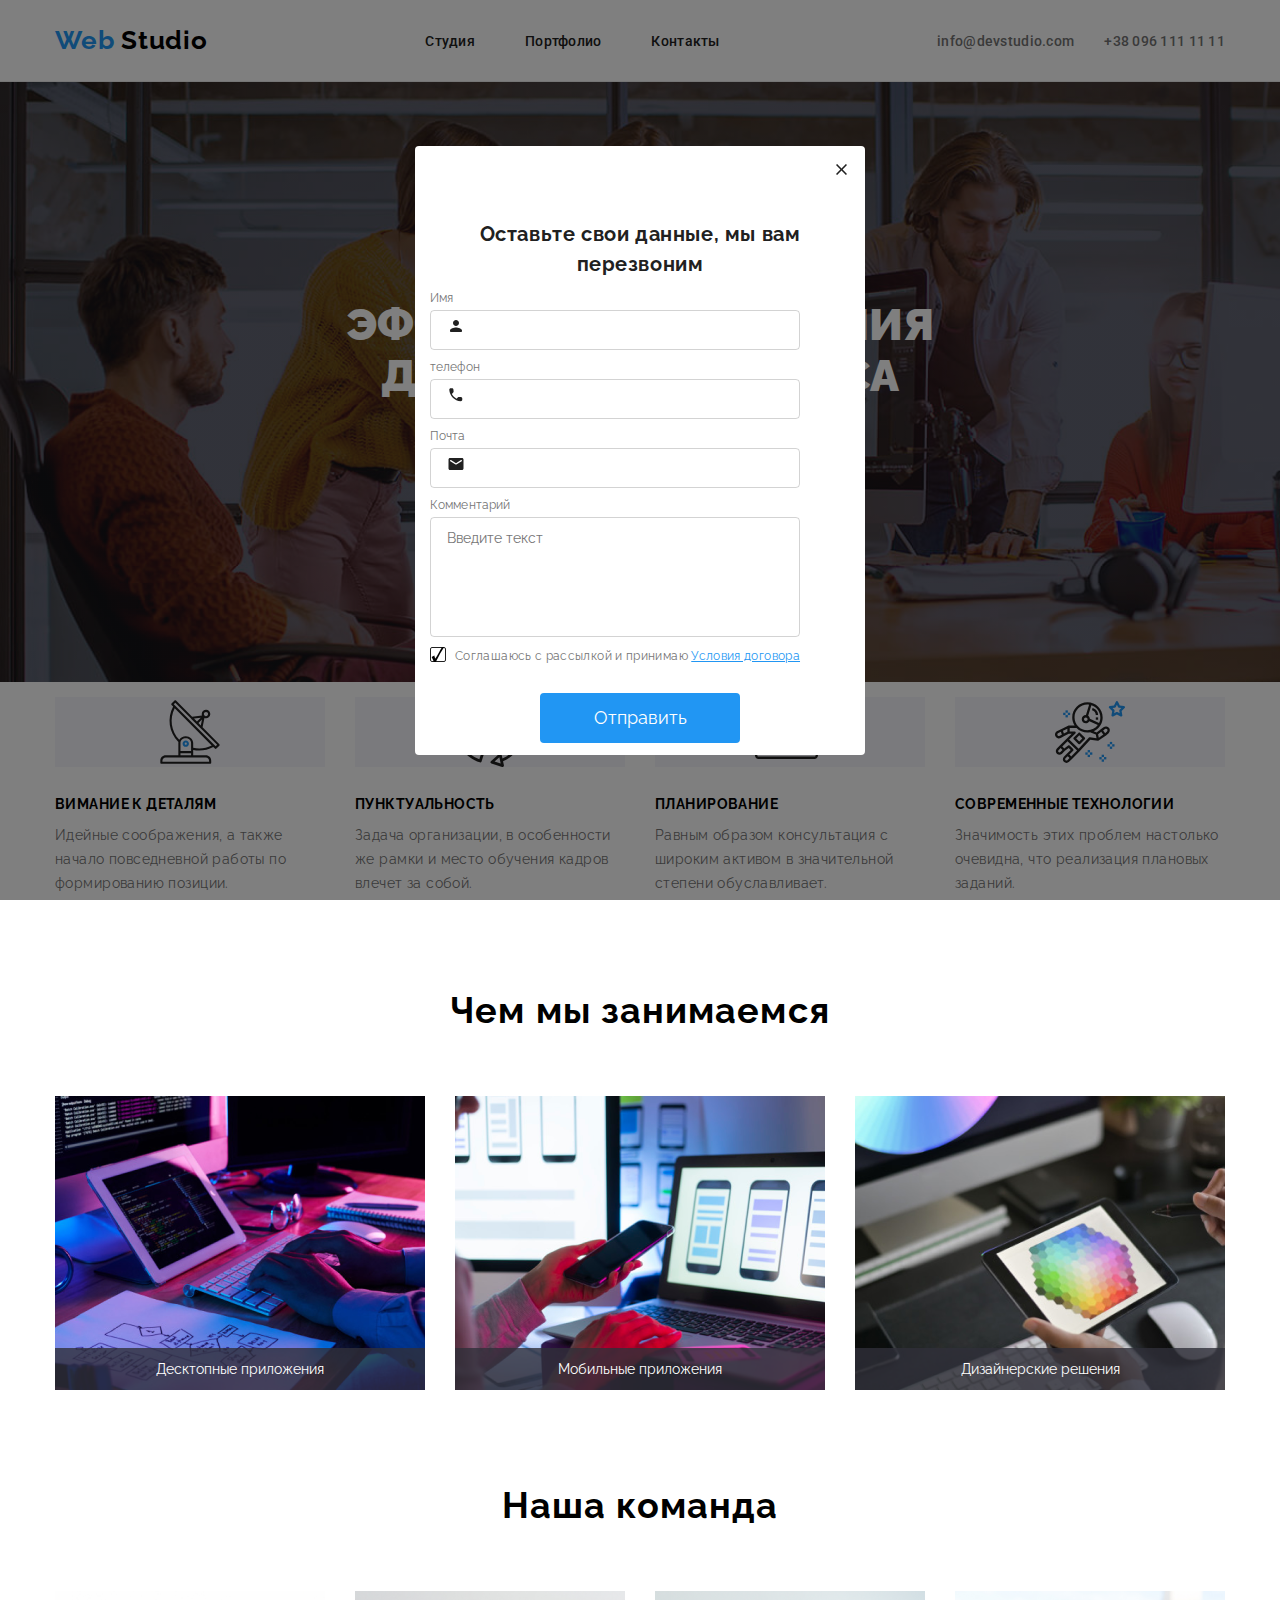
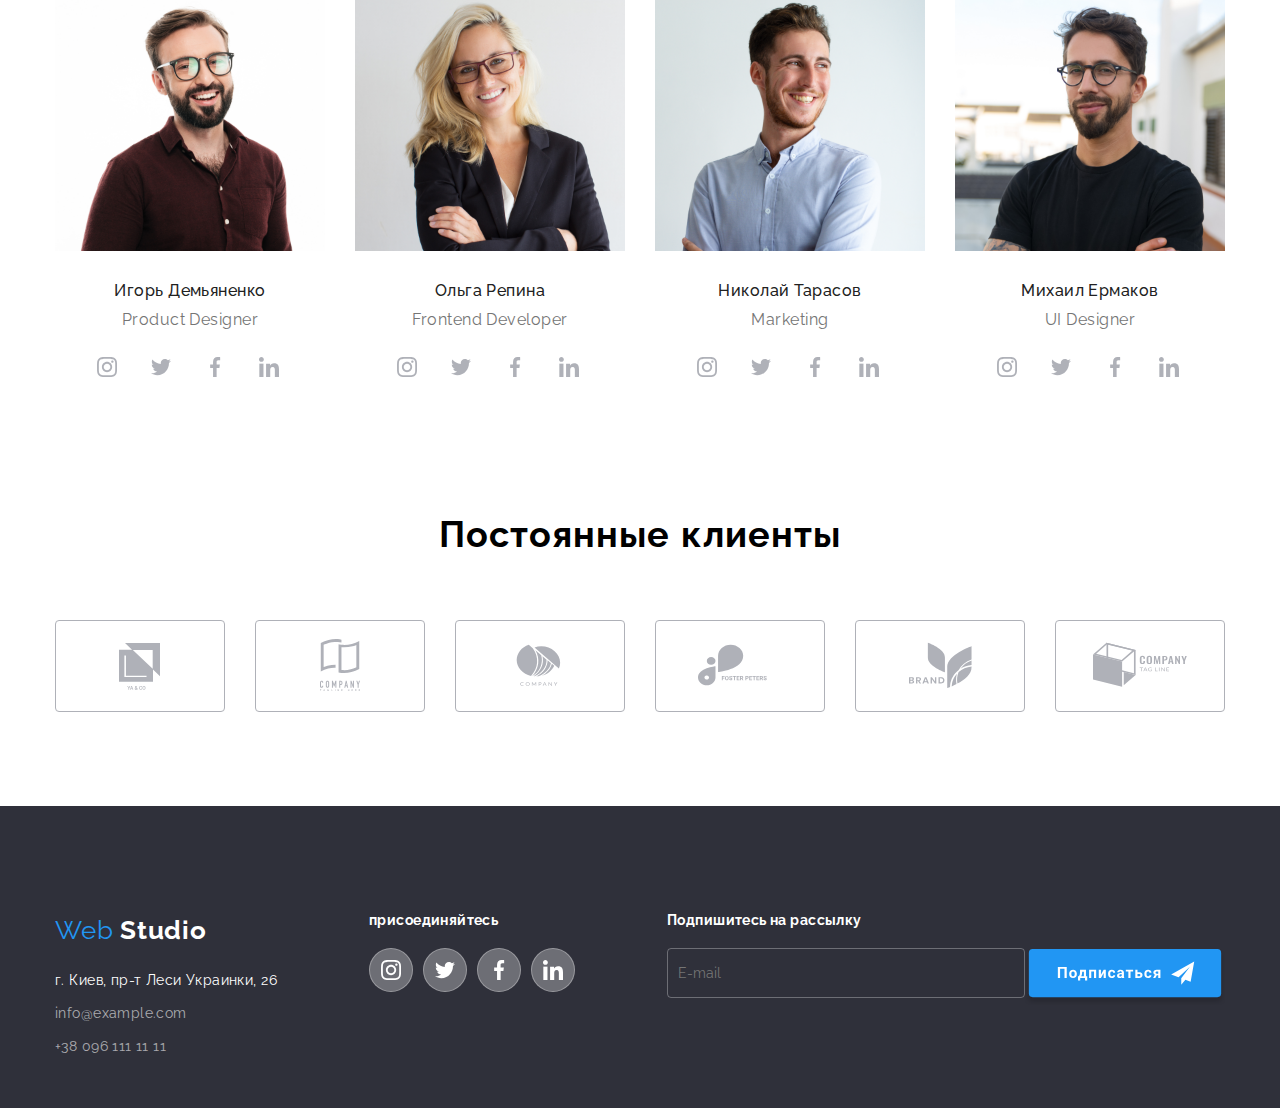
==== commit d428e8ad: "aad nufale" ====
--- a/index.html
+++ b/index.html
@@ -318,9 +318,9 @@
                       <a href="" class="pipl">
                         <svg  class="icone" viewBox="0 0 20 20"  xmlns="http://www.w3.org/2000/svg">
                           <g clip-path="url(#clip0_1_2030)">
-                          <path d="M19.9804 5.88005C19.9336 4.81738 19.7617 4.0868 19.5156 3.45374C19.2616 2.78176 18.8709 2.18014 18.359 1.68002C17.8589 1.1721 17.2533 0.777435 16.5891 0.527447C15.9524 0.281274 15.2256 0.109427 14.163 0.0625732C13.0924 0.0117516 12.7525 0 10.0371 0C7.32173 0 6.98185 0.0117516 5.91521 0.0586052C4.85253 0.105459 4.12195 0.277459 3.48904 0.523479C2.81692 0.777435 2.2153 1.16814 1.71517 1.68002C1.20726 2.18014 0.812743 2.78573 0.562603 3.44992C0.31643 4.0868 0.144583 4.81341 0.0977294 5.87609C0.0469078 6.9467 0.0351562 7.28658 0.0351562 10.002C0.0351562 12.7173 0.0469078 13.0572 0.0937614 14.1239C0.140615 15.1865 0.312615 15.9171 0.558787 16.5502C0.812743 17.2221 1.20726 17.8238 1.71517 18.3239C2.2153 18.8318 2.82088 19.2265 3.48508 19.4765C4.12195 19.7226 4.84856 19.8945 5.91139 19.9413C6.97788 19.9883 7.31791 19.9999 10.0333 19.9999C12.7487 19.9999 13.0885 19.9883 14.1552 19.9413C15.2179 19.8945 15.9484 19.7226 16.5813 19.4765C17.9254 18.9568 18.9881 17.8941 19.5078 16.5502C19.7538 15.9133 19.9258 15.1865 19.9727 14.1239C20.0195 13.0572 20.0313 12.7173 20.0313 10.002C20.0313 7.28658 20.0273 6.9467 19.9804 5.88005ZM18.1794 14.0457C18.1364 15.0225 17.9723 15.5499 17.8356 15.9015C17.4995 16.7728 16.808 17.4643 15.9367 17.8004C15.5851 17.9372 15.0538 18.1012 14.0809 18.1441C13.026 18.1911 12.7096 18.2027 10.0411 18.2027C7.37255 18.2027 7.05221 18.1911 6.00113 18.1441C5.02438 18.1012 4.49693 17.9372 4.1453 17.8004C3.71171 17.6402 3.31704 17.3862 2.9967 17.0541C2.6646 16.7298 2.41065 16.3391 2.2504 15.9055C2.11365 15.5539 1.94959 15.0225 1.90671 14.0497C1.8597 12.9948 1.8481 12.6783 1.8481 10.0097C1.8481 7.34122 1.8597 7.02087 1.90671 5.96995C1.94959 4.99319 2.11365 4.46575 2.2504 4.11412C2.41065 3.68038 2.6646 3.28586 3.00067 2.96536C3.32483 2.63327 3.71553 2.37931 4.14927 2.21921C4.5009 2.08247 5.03231 1.9184 6.0051 1.87537C7.05999 1.82851 7.37652 1.81676 10.0449 1.81676C12.7174 1.81676 13.0337 1.82851 14.0848 1.87537C15.0616 1.9184 15.589 2.08247 15.9407 2.21921C16.3742 2.37931 16.7689 2.63327 17.0893 2.96536C17.4213 3.28967 17.6753 3.68038 17.8356 4.11412C17.9723 4.46575 18.1364 4.99701 18.1794 5.96995C18.2263 7.02484 18.238 7.34122 18.238 10.0097C18.238 12.6783 18.2263 12.9908 18.1794 14.0457Z" fill="#AFB1B8"/>
-                          <path d="M10.0371 4.8642C7.20074 4.8642 4.89941 7.16537 4.89941 10.0019C4.89941 12.8385 7.20074 15.1396 10.0371 15.1396C12.8737 15.1396 15.1749 12.8385 15.1749 10.0019C15.1749 7.16537 12.8737 4.8642 10.0371 4.8642ZM10.0371 13.3346C8.19702 13.3346 6.70442 11.8422 6.70442 10.0019C6.70442 8.16165 8.19702 6.66921 10.0371 6.66921C11.8774 6.66921 13.3698 8.16165 13.3698 10.0019C13.3698 11.8422 11.8774 13.3346 10.0371 13.3346Z" fill="#AFB1B8"/>
-                          <path d="M16.5775 4.6611C16.5775 5.32346 16.0404 5.86052 15.3779 5.86052C14.7155 5.86052 14.1785 5.32346 14.1785 4.6611C14.1785 3.99858 14.7155 3.46167 15.3779 3.46167C16.0404 3.46167 16.5775 3.99858 16.5775 4.6611Z" fill="#AFB1B8"/>
+                          <path d="M19.9804 5.88005C19.9336 4.81738 19.7617 4.0868 19.5156 3.45374C19.2616 2.78176 18.8709 2.18014 18.359 1.68002C17.8589 1.1721 17.2533 0.777435 16.5891 0.527447C15.9524 0.281274 15.2256 0.109427 14.163 0.0625732C13.0924 0.0117516 12.7525 0 10.0371 0C7.32173 0 6.98185 0.0117516 5.91521 0.0586052C4.85253 0.105459 4.12195 0.277459 3.48904 0.523479C2.81692 0.777435 2.2153 1.16814 1.71517 1.68002C1.20726 2.18014 0.812743 2.78573 0.562603 3.44992C0.31643 4.0868 0.144583 4.81341 0.0977294 5.87609C0.0469078 6.9467 0.0351562 7.28658 0.0351562 10.002C0.0351562 12.7173 0.0469078 13.0572 0.0937614 14.1239C0.140615 15.1865 0.312615 15.9171 0.558787 16.5502C0.812743 17.2221 1.20726 17.8238 1.71517 18.3239C2.2153 18.8318 2.82088 19.2265 3.48508 19.4765C4.12195 19.7226 4.84856 19.8945 5.91139 19.9413C6.97788 19.9883 7.31791 19.9999 10.0333 19.9999C12.7487 19.9999 13.0885 19.9883 14.1552 19.9413C15.2179 19.8945 15.9484 19.7226 16.5813 19.4765C17.9254 18.9568 18.9881 17.8941 19.5078 16.5502C19.7538 15.9133 19.9258 15.1865 19.9727 14.1239C20.0195 13.0572 20.0313 12.7173 20.0313 10.002C20.0313 7.28658 20.0273 6.9467 19.9804 5.88005ZM18.1794 14.0457C18.1364 15.0225 17.9723 15.5499 17.8356 15.9015C17.4995 16.7728 16.808 17.4643 15.9367 17.8004C15.5851 17.9372 15.0538 18.1012 14.0809 18.1441C13.026 18.1911 12.7096 18.2027 10.0411 18.2027C7.37255 18.2027 7.05221 18.1911 6.00113 18.1441C5.02438 18.1012 4.49693 17.9372 4.1453 17.8004C3.71171 17.6402 3.31704 17.3862 2.9967 17.0541C2.6646 16.7298 2.41065 16.3391 2.2504 15.9055C2.11365 15.5539 1.94959 15.0225 1.90671 14.0497C1.8597 12.9948 1.8481 12.6783 1.8481 10.0097C1.8481 7.34122 1.8597 7.02087 1.90671 5.96995C1.94959 4.99319 2.11365 4.46575 2.2504 4.11412C2.41065 3.68038 2.6646 3.28586 3.00067 2.96536C3.32483 2.63327 3.71553 2.37931 4.14927 2.21921C4.5009 2.08247 5.03231 1.9184 6.0051 1.87537C7.05999 1.82851 7.37652 1.81676 10.0449 1.81676C12.7174 1.81676 13.0337 1.82851 14.0848 1.87537C15.0616 1.9184 15.589 2.08247 15.9407 2.21921C16.3742 2.37931 16.7689 2.63327 17.0893 2.96536C17.4213 3.28967 17.6753 3.68038 17.8356 4.11412C17.9723 4.46575 18.1364 4.99701 18.1794 5.96995C18.2263 7.02484 18.238 7.34122 18.238 10.0097C18.238 12.6783 18.2263 12.9908 18.1794 14.0457Z"/>
+                          <path d="M10.0371 4.8642C7.20074 4.8642 4.89941 7.16537 4.89941 10.0019C4.89941 12.8385 7.20074 15.1396 10.0371 15.1396C12.8737 15.1396 15.1749 12.8385 15.1749 10.0019C15.1749 7.16537 12.8737 4.8642 10.0371 4.8642ZM10.0371 13.3346C8.19702 13.3346 6.70442 11.8422 6.70442 10.0019C6.70442 8.16165 8.19702 6.66921 10.0371 6.66921C11.8774 6.66921 13.3698 8.16165 13.3698 10.0019C13.3698 11.8422 11.8774 13.3346 10.0371 13.3346Z"/>
+                          <path d="M16.5775 4.6611C16.5775 5.32346 16.0404 5.86052 15.3779 5.86052C14.7155 5.86052 14.1785 5.32346 14.1785 4.6611C14.1785 3.99858 14.7155 3.46167 15.3779 3.46167C16.0404 3.46167 16.5775 3.99858 16.5775 4.6611Z"/>
                           </g>
                           <defs>
                           <clipPath id="clip0_1_2030">
@@ -335,7 +335,7 @@
                       <a href="" class="pipl">
                       <svg class="icone"  viewBox="0 0 20 20"  xmlns="http://www.w3.org/2000/svg">
                         <g clip-path="url(#clip0_1_1996)">
-                        <path d="M20 3.79875C19.2563 4.125 18.4637 4.34125 17.6375 4.44625C18.4875 3.93875 19.1363 3.14125 19.4412 2.18C18.6488 2.6525 17.7738 2.98625 16.8412 3.1725C16.0887 2.37125 15.0162 1.875 13.8462 1.875C11.5763 1.875 9.74875 3.7175 9.74875 5.97625C9.74875 6.30125 9.77625 6.61375 9.84375 6.91125C6.435 6.745 3.41875 5.11125 1.3925 2.6225C1.03875 3.23625 0.83125 3.93875 0.83125 4.695C0.83125 6.115 1.5625 7.37375 2.6525 8.1025C1.99375 8.09 1.3475 7.89875 0.8 7.5975C0.8 7.61 0.8 7.62625 0.8 7.6425C0.8 9.635 2.22125 11.29 4.085 11.6712C3.75125 11.7625 3.3875 11.8062 3.01 11.8062C2.7475 11.8062 2.4825 11.7913 2.23375 11.7362C2.765 13.36 4.2725 14.5538 6.065 14.5925C4.67 15.6838 2.89875 16.3412 0.98125 16.3412C0.645 16.3412 0.3225 16.3263 0 16.285C1.81625 17.4563 3.96875 18.125 6.29 18.125C13.835 18.125 17.96 11.875 17.96 6.4575C17.96 6.27625 17.9538 6.10125 17.945 5.9275C18.7588 5.35 19.4425 4.62875 20 3.79875Z" fill="#AFB1B8"/>
+                        <path d="M20 3.79875C19.2563 4.125 18.4637 4.34125 17.6375 4.44625C18.4875 3.93875 19.1363 3.14125 19.4412 2.18C18.6488 2.6525 17.7738 2.98625 16.8412 3.1725C16.0887 2.37125 15.0162 1.875 13.8462 1.875C11.5763 1.875 9.74875 3.7175 9.74875 5.97625C9.74875 6.30125 9.77625 6.61375 9.84375 6.91125C6.435 6.745 3.41875 5.11125 1.3925 2.6225C1.03875 3.23625 0.83125 3.93875 0.83125 4.695C0.83125 6.115 1.5625 7.37375 2.6525 8.1025C1.99375 8.09 1.3475 7.89875 0.8 7.5975C0.8 7.61 0.8 7.62625 0.8 7.6425C0.8 9.635 2.22125 11.29 4.085 11.6712C3.75125 11.7625 3.3875 11.8062 3.01 11.8062C2.7475 11.8062 2.4825 11.7913 2.23375 11.7362C2.765 13.36 4.2725 14.5538 6.065 14.5925C4.67 15.6838 2.89875 16.3412 0.98125 16.3412C0.645 16.3412 0.3225 16.3263 0 16.285C1.81625 17.4563 3.96875 18.125 6.29 18.125C13.835 18.125 17.96 11.875 17.96 6.4575C17.96 6.27625 17.9538 6.10125 17.945 5.9275C18.7588 5.35 19.4425 4.62875 20 3.79875Z" />
                         </g>
                         <defs>
                         <clipPath id="clip0_1_1996">
@@ -351,7 +351,7 @@
                       <a href="" class="pipl">
                       <svg class="icone"  viewBox="0 0 20 20"  xmlns="http://www.w3.org/2000/svg">
                         <g clip-path="url(#clip0_1_1992)">
-                        <path d="M13.3308 3.32083H15.1566V0.140833C14.8416 0.0975 13.7583 0 12.4966 0C9.8641 0 8.06076 1.65583 8.06076 4.69917V7.5H5.15576V11.055H8.06076V20H11.6224V11.0558H14.4099L14.8524 7.50083H11.6216V5.05167C11.6224 4.02417 11.8991 3.32083 13.3308 3.32083Z" fill="#AFB1B8"/>
+                        <path d="M13.3308 3.32083H15.1566V0.140833C14.8416 0.0975 13.7583 0 12.4966 0C9.8641 0 8.06076 1.65583 8.06076 4.69917V7.5H5.15576V11.055H8.06076V20H11.6224V11.0558H14.4099L14.8524 7.50083H11.6216V5.05167C11.6224 4.02417 11.8991 3.32083 13.3308 3.32083Z" />
                         </g>
                         <defs>
                         <clipPath id="clip0_1_1992">
@@ -367,9 +367,9 @@
                       <a href="" class="pipl">
                       <svg class="icone"  viewBox="0 0 20 20"  xmlns="http://www.w3.org/2000/svg">
                         <g clip-path="url(#clip0_1_1986)">
-                        <path d="M19.9951 20V19.9992H20.0001V12.6642C20.0001 9.07587 19.2276 6.31171 15.0326 6.31171C13.0159 6.31171 11.6626 7.41837 11.1101 8.46754H11.0517V6.64671H7.07422V19.9992H11.2159V13.3875C11.2159 11.6467 11.5459 9.96337 13.7017 9.96337C15.8259 9.96337 15.8576 11.95 15.8576 13.4992V20H19.9951Z" fill="#AFB1B8"/>
-                        <path d="M0.330078 6.64746H4.47675V20H0.330078V6.64746Z" fill="#AFB1B8"/>
-                        <path d="M2.40167 0C1.07583 0 0 1.07583 0 2.40167C0 3.7275 1.07583 4.82583 2.40167 4.82583C3.7275 4.82583 4.80333 3.7275 4.80333 2.40167C4.8025 1.07583 3.72667 0 2.40167 0V0Z" fill="#AFB1B8"/>
+                        <path d="M19.9951 20V19.9992H20.0001V12.6642C20.0001 9.07587 19.2276 6.31171 15.0326 6.31171C13.0159 6.31171 11.6626 7.41837 11.1101 8.46754H11.0517V6.64671H7.07422V19.9992H11.2159V13.3875C11.2159 11.6467 11.5459 9.96337 13.7017 9.96337C15.8259 9.96337 15.8576 11.95 15.8576 13.4992V20H19.9951Z"/>
+                        <path d="M0.330078 6.64746H4.47675V20H0.330078V6.64746Z" />
+                        <path d="M2.40167 0C1.07583 0 0 1.07583 0 2.40167C0 3.7275 1.07583 4.82583 2.40167 4.82583C3.7275 4.82583 4.80333 3.7275 4.80333 2.40167C4.8025 1.07583 3.72667 0 2.40167 0V0Z" />
                         </g>
                         <defs>
                         <clipPath id="clip0_1_1986">
@@ -404,9 +404,9 @@
                       <a href="" class="pipl">
                       <svg class="icone"  viewBox="0 0 20 20"  xmlns="http://www.w3.org/2000/svg">
                         <g clip-path="url(#clip0_1_2030)">
-                        <path d="M19.9804 5.88005C19.9336 4.81738 19.7617 4.0868 19.5156 3.45374C19.2616 2.78176 18.8709 2.18014 18.359 1.68002C17.8589 1.1721 17.2533 0.777435 16.5891 0.527447C15.9524 0.281274 15.2256 0.109427 14.163 0.0625732C13.0924 0.0117516 12.7525 0 10.0371 0C7.32173 0 6.98185 0.0117516 5.91521 0.0586052C4.85253 0.105459 4.12195 0.277459 3.48904 0.523479C2.81692 0.777435 2.2153 1.16814 1.71517 1.68002C1.20726 2.18014 0.812743 2.78573 0.562603 3.44992C0.31643 4.0868 0.144583 4.81341 0.0977294 5.87609C0.0469078 6.9467 0.0351562 7.28658 0.0351562 10.002C0.0351562 12.7173 0.0469078 13.0572 0.0937614 14.1239C0.140615 15.1865 0.312615 15.9171 0.558787 16.5502C0.812743 17.2221 1.20726 17.8238 1.71517 18.3239C2.2153 18.8318 2.82088 19.2265 3.48508 19.4765C4.12195 19.7226 4.84856 19.8945 5.91139 19.9413C6.97788 19.9883 7.31791 19.9999 10.0333 19.9999C12.7487 19.9999 13.0885 19.9883 14.1552 19.9413C15.2179 19.8945 15.9484 19.7226 16.5813 19.4765C17.9254 18.9568 18.9881 17.8941 19.5078 16.5502C19.7538 15.9133 19.9258 15.1865 19.9727 14.1239C20.0195 13.0572 20.0313 12.7173 20.0313 10.002C20.0313 7.28658 20.0273 6.9467 19.9804 5.88005ZM18.1794 14.0457C18.1364 15.0225 17.9723 15.5499 17.8356 15.9015C17.4995 16.7728 16.808 17.4643 15.9367 17.8004C15.5851 17.9372 15.0538 18.1012 14.0809 18.1441C13.026 18.1911 12.7096 18.2027 10.0411 18.2027C7.37255 18.2027 7.05221 18.1911 6.00113 18.1441C5.02438 18.1012 4.49693 17.9372 4.1453 17.8004C3.71171 17.6402 3.31704 17.3862 2.9967 17.0541C2.6646 16.7298 2.41065 16.3391 2.2504 15.9055C2.11365 15.5539 1.94959 15.0225 1.90671 14.0497C1.8597 12.9948 1.8481 12.6783 1.8481 10.0097C1.8481 7.34122 1.8597 7.02087 1.90671 5.96995C1.94959 4.99319 2.11365 4.46575 2.2504 4.11412C2.41065 3.68038 2.6646 3.28586 3.00067 2.96536C3.32483 2.63327 3.71553 2.37931 4.14927 2.21921C4.5009 2.08247 5.03231 1.9184 6.0051 1.87537C7.05999 1.82851 7.37652 1.81676 10.0449 1.81676C12.7174 1.81676 13.0337 1.82851 14.0848 1.87537C15.0616 1.9184 15.589 2.08247 15.9407 2.21921C16.3742 2.37931 16.7689 2.63327 17.0893 2.96536C17.4213 3.28967 17.6753 3.68038 17.8356 4.11412C17.9723 4.46575 18.1364 4.99701 18.1794 5.96995C18.2263 7.02484 18.238 7.34122 18.238 10.0097C18.238 12.6783 18.2263 12.9908 18.1794 14.0457Z" fill="#AFB1B8"/>
-                        <path d="M10.0371 4.8642C7.20074 4.8642 4.89941 7.16537 4.89941 10.0019C4.89941 12.8385 7.20074 15.1396 10.0371 15.1396C12.8737 15.1396 15.1749 12.8385 15.1749 10.0019C15.1749 7.16537 12.8737 4.8642 10.0371 4.8642ZM10.0371 13.3346C8.19702 13.3346 6.70442 11.8422 6.70442 10.0019C6.70442 8.16165 8.19702 6.66921 10.0371 6.66921C11.8774 6.66921 13.3698 8.16165 13.3698 10.0019C13.3698 11.8422 11.8774 13.3346 10.0371 13.3346Z" fill="#AFB1B8"/>
-                        <path d="M16.5775 4.6611C16.5775 5.32346 16.0404 5.86052 15.3779 5.86052C14.7155 5.86052 14.1785 5.32346 14.1785 4.6611C14.1785 3.99858 14.7155 3.46167 15.3779 3.46167C16.0404 3.46167 16.5775 3.99858 16.5775 4.6611Z" fill="#AFB1B8"/>
+                        <path d="M19.9804 5.88005C19.9336 4.81738 19.7617 4.0868 19.5156 3.45374C19.2616 2.78176 18.8709 2.18014 18.359 1.68002C17.8589 1.1721 17.2533 0.777435 16.5891 0.527447C15.9524 0.281274 15.2256 0.109427 14.163 0.0625732C13.0924 0.0117516 12.7525 0 10.0371 0C7.32173 0 6.98185 0.0117516 5.91521 0.0586052C4.85253 0.105459 4.12195 0.277459 3.48904 0.523479C2.81692 0.777435 2.2153 1.16814 1.71517 1.68002C1.20726 2.18014 0.812743 2.78573 0.562603 3.44992C0.31643 4.0868 0.144583 4.81341 0.0977294 5.87609C0.0469078 6.9467 0.0351562 7.28658 0.0351562 10.002C0.0351562 12.7173 0.0469078 13.0572 0.0937614 14.1239C0.140615 15.1865 0.312615 15.9171 0.558787 16.5502C0.812743 17.2221 1.20726 17.8238 1.71517 18.3239C2.2153 18.8318 2.82088 19.2265 3.48508 19.4765C4.12195 19.7226 4.84856 19.8945 5.91139 19.9413C6.97788 19.9883 7.31791 19.9999 10.0333 19.9999C12.7487 19.9999 13.0885 19.9883 14.1552 19.9413C15.2179 19.8945 15.9484 19.7226 16.5813 19.4765C17.9254 18.9568 18.9881 17.8941 19.5078 16.5502C19.7538 15.9133 19.9258 15.1865 19.9727 14.1239C20.0195 13.0572 20.0313 12.7173 20.0313 10.002C20.0313 7.28658 20.0273 6.9467 19.9804 5.88005ZM18.1794 14.0457C18.1364 15.0225 17.9723 15.5499 17.8356 15.9015C17.4995 16.7728 16.808 17.4643 15.9367 17.8004C15.5851 17.9372 15.0538 18.1012 14.0809 18.1441C13.026 18.1911 12.7096 18.2027 10.0411 18.2027C7.37255 18.2027 7.05221 18.1911 6.00113 18.1441C5.02438 18.1012 4.49693 17.9372 4.1453 17.8004C3.71171 17.6402 3.31704 17.3862 2.9967 17.0541C2.6646 16.7298 2.41065 16.3391 2.2504 15.9055C2.11365 15.5539 1.94959 15.0225 1.90671 14.0497C1.8597 12.9948 1.8481 12.6783 1.8481 10.0097C1.8481 7.34122 1.8597 7.02087 1.90671 5.96995C1.94959 4.99319 2.11365 4.46575 2.2504 4.11412C2.41065 3.68038 2.6646 3.28586 3.00067 2.96536C3.32483 2.63327 3.71553 2.37931 4.14927 2.21921C4.5009 2.08247 5.03231 1.9184 6.0051 1.87537C7.05999 1.82851 7.37652 1.81676 10.0449 1.81676C12.7174 1.81676 13.0337 1.82851 14.0848 1.87537C15.0616 1.9184 15.589 2.08247 15.9407 2.21921C16.3742 2.37931 16.7689 2.63327 17.0893 2.96536C17.4213 3.28967 17.6753 3.68038 17.8356 4.11412C17.9723 4.46575 18.1364 4.99701 18.1794 5.96995C18.2263 7.02484 18.238 7.34122 18.238 10.0097C18.238 12.6783 18.2263 12.9908 18.1794 14.0457Z" />
+                        <path d="M10.0371 4.8642C7.20074 4.8642 4.89941 7.16537 4.89941 10.0019C4.89941 12.8385 7.20074 15.1396 10.0371 15.1396C12.8737 15.1396 15.1749 12.8385 15.1749 10.0019C15.1749 7.16537 12.8737 4.8642 10.0371 4.8642ZM10.0371 13.3346C8.19702 13.3346 6.70442 11.8422 6.70442 10.0019C6.70442 8.16165 8.19702 6.66921 10.0371 6.66921C11.8774 6.66921 13.3698 8.16165 13.3698 10.0019C13.3698 11.8422 11.8774 13.3346 10.0371 13.3346Z" />
+                        <path d="M16.5775 4.6611C16.5775 5.32346 16.0404 5.86052 15.3779 5.86052C14.7155 5.86052 14.1785 5.32346 14.1785 4.6611C14.1785 3.99858 14.7155 3.46167 15.3779 3.46167C16.0404 3.46167 16.5775 3.99858 16.5775 4.6611Z" />
                         </g>
                         <defs>
                         <clipPath id="clip0_1_2030">
@@ -423,7 +423,7 @@
                       <a href="" class="pipl">
                       <svg class="icone"  viewBox="0 0 20 20"  xmlns="http://www.w3.org/2000/svg">
                         <g clip-path="url(#clip0_1_1996)">
-                        <path d="M20 3.79875C19.2563 4.125 18.4637 4.34125 17.6375 4.44625C18.4875 3.93875 19.1363 3.14125 19.4412 2.18C18.6488 2.6525 17.7738 2.98625 16.8412 3.1725C16.0887 2.37125 15.0162 1.875 13.8462 1.875C11.5763 1.875 9.74875 3.7175 9.74875 5.97625C9.74875 6.30125 9.77625 6.61375 9.84375 6.91125C6.435 6.745 3.41875 5.11125 1.3925 2.6225C1.03875 3.23625 0.83125 3.93875 0.83125 4.695C0.83125 6.115 1.5625 7.37375 2.6525 8.1025C1.99375 8.09 1.3475 7.89875 0.8 7.5975C0.8 7.61 0.8 7.62625 0.8 7.6425C0.8 9.635 2.22125 11.29 4.085 11.6712C3.75125 11.7625 3.3875 11.8062 3.01 11.8062C2.7475 11.8062 2.4825 11.7913 2.23375 11.7362C2.765 13.36 4.2725 14.5538 6.065 14.5925C4.67 15.6838 2.89875 16.3412 0.98125 16.3412C0.645 16.3412 0.3225 16.3263 0 16.285C1.81625 17.4563 3.96875 18.125 6.29 18.125C13.835 18.125 17.96 11.875 17.96 6.4575C17.96 6.27625 17.9538 6.10125 17.945 5.9275C18.7588 5.35 19.4425 4.62875 20 3.79875Z" fill="#AFB1B8"/>
+                        <path d="M20 3.79875C19.2563 4.125 18.4637 4.34125 17.6375 4.44625C18.4875 3.93875 19.1363 3.14125 19.4412 2.18C18.6488 2.6525 17.7738 2.98625 16.8412 3.1725C16.0887 2.37125 15.0162 1.875 13.8462 1.875C11.5763 1.875 9.74875 3.7175 9.74875 5.97625C9.74875 6.30125 9.77625 6.61375 9.84375 6.91125C6.435 6.745 3.41875 5.11125 1.3925 2.6225C1.03875 3.23625 0.83125 3.93875 0.83125 4.695C0.83125 6.115 1.5625 7.37375 2.6525 8.1025C1.99375 8.09 1.3475 7.89875 0.8 7.5975C0.8 7.61 0.8 7.62625 0.8 7.6425C0.8 9.635 2.22125 11.29 4.085 11.6712C3.75125 11.7625 3.3875 11.8062 3.01 11.8062C2.7475 11.8062 2.4825 11.7913 2.23375 11.7362C2.765 13.36 4.2725 14.5538 6.065 14.5925C4.67 15.6838 2.89875 16.3412 0.98125 16.3412C0.645 16.3412 0.3225 16.3263 0 16.285C1.81625 17.4563 3.96875 18.125 6.29 18.125C13.835 18.125 17.96 11.875 17.96 6.4575C17.96 6.27625 17.9538 6.10125 17.945 5.9275C18.7588 5.35 19.4425 4.62875 20 3.79875Z" />
                         </g>
                         <defs>
                         <clipPath id="clip0_1_1996">
@@ -439,7 +439,7 @@
                       <a href="" class="pipl">
                       <svg class="icone"  viewBox="0 0 20 20"  xmlns="http://www.w3.org/2000/svg">
                         <g clip-path="url(#clip0_1_1992)">
-                        <path d="M13.3308 3.32083H15.1566V0.140833C14.8416 0.0975 13.7583 0 12.4966 0C9.8641 0 8.06076 1.65583 8.06076 4.69917V7.5H5.15576V11.055H8.06076V20H11.6224V11.0558H14.4099L14.8524 7.50083H11.6216V5.05167C11.6224 4.02417 11.8991 3.32083 13.3308 3.32083Z" fill="#AFB1B8"/>
+                        <path d="M13.3308 3.32083H15.1566V0.140833C14.8416 0.0975 13.7583 0 12.4966 0C9.8641 0 8.06076 1.65583 8.06076 4.69917V7.5H5.15576V11.055H8.06076V20H11.6224V11.0558H14.4099L14.8524 7.50083H11.6216V5.05167C11.6224 4.02417 11.8991 3.32083 13.3308 3.32083Z" />
                         </g>
                         <defs>
                         <clipPath id="clip0_1_1992">
@@ -455,9 +455,9 @@
                       <a href="" class="pipl">
                       <svg class="icone"  viewBox="0 0 20 20"  xmlns="http://www.w3.org/2000/svg">
                         <g clip-path="url(#clip0_1_1986)">
-                        <path d="M19.9951 20V19.9992H20.0001V12.6642C20.0001 9.07587 19.2276 6.31171 15.0326 6.31171C13.0159 6.31171 11.6626 7.41837 11.1101 8.46754H11.0517V6.64671H7.07422V19.9992H11.2159V13.3875C11.2159 11.6467 11.5459 9.96337 13.7017 9.96337C15.8259 9.96337 15.8576 11.95 15.8576 13.4992V20H19.9951Z" fill="#AFB1B8"/>
-                        <path d="M0.330078 6.64746H4.47675V20H0.330078V6.64746Z" fill="#AFB1B8"/>
-                        <path d="M2.40167 0C1.07583 0 0 1.07583 0 2.40167C0 3.7275 1.07583 4.82583 2.40167 4.82583C3.7275 4.82583 4.80333 3.7275 4.80333 2.40167C4.8025 1.07583 3.72667 0 2.40167 0V0Z" fill="#AFB1B8"/>
+                        <path d="M19.9951 20V19.9992H20.0001V12.6642C20.0001 9.07587 19.2276 6.31171 15.0326 6.31171C13.0159 6.31171 11.6626 7.41837 11.1101 8.46754H11.0517V6.64671H7.07422V19.9992H11.2159V13.3875C11.2159 11.6467 11.5459 9.96337 13.7017 9.96337C15.8259 9.96337 15.8576 11.95 15.8576 13.4992V20H19.9951Z" />
+                        <path d="M0.330078 6.64746H4.47675V20H0.330078V6.64746Z" />
+                        <path d="M2.40167 0C1.07583 0 0 1.07583 0 2.40167C0 3.7275 1.07583 4.82583 2.40167 4.82583C3.7275 4.82583 4.80333 3.7275 4.80333 2.40167C4.8025 1.07583 3.72667 0 2.40167 0V0Z" />
                         </g>
                         <defs>
                         <clipPath id="clip0_1_1986">
@@ -492,9 +492,9 @@
                       <a href="" class="pipl">
                       <svg class="icone"  viewBox="0 0 20 20"  xmlns="http://www.w3.org/2000/svg">
                         <g clip-path="url(#clip0_1_2030)">
-                        <path d="M19.9804 5.88005C19.9336 4.81738 19.7617 4.0868 19.5156 3.45374C19.2616 2.78176 18.8709 2.18014 18.359 1.68002C17.8589 1.1721 17.2533 0.777435 16.5891 0.527447C15.9524 0.281274 15.2256 0.109427 14.163 0.0625732C13.0924 0.0117516 12.7525 0 10.0371 0C7.32173 0 6.98185 0.0117516 5.91521 0.0586052C4.85253 0.105459 4.12195 0.277459 3.48904 0.523479C2.81692 0.777435 2.2153 1.16814 1.71517 1.68002C1.20726 2.18014 0.812743 2.78573 0.562603 3.44992C0.31643 4.0868 0.144583 4.81341 0.0977294 5.87609C0.0469078 6.9467 0.0351562 7.28658 0.0351562 10.002C0.0351562 12.7173 0.0469078 13.0572 0.0937614 14.1239C0.140615 15.1865 0.312615 15.9171 0.558787 16.5502C0.812743 17.2221 1.20726 17.8238 1.71517 18.3239C2.2153 18.8318 2.82088 19.2265 3.48508 19.4765C4.12195 19.7226 4.84856 19.8945 5.91139 19.9413C6.97788 19.9883 7.31791 19.9999 10.0333 19.9999C12.7487 19.9999 13.0885 19.9883 14.1552 19.9413C15.2179 19.8945 15.9484 19.7226 16.5813 19.4765C17.9254 18.9568 18.9881 17.8941 19.5078 16.5502C19.7538 15.9133 19.9258 15.1865 19.9727 14.1239C20.0195 13.0572 20.0313 12.7173 20.0313 10.002C20.0313 7.28658 20.0273 6.9467 19.9804 5.88005ZM18.1794 14.0457C18.1364 15.0225 17.9723 15.5499 17.8356 15.9015C17.4995 16.7728 16.808 17.4643 15.9367 17.8004C15.5851 17.9372 15.0538 18.1012 14.0809 18.1441C13.026 18.1911 12.7096 18.2027 10.0411 18.2027C7.37255 18.2027 7.05221 18.1911 6.00113 18.1441C5.02438 18.1012 4.49693 17.9372 4.1453 17.8004C3.71171 17.6402 3.31704 17.3862 2.9967 17.0541C2.6646 16.7298 2.41065 16.3391 2.2504 15.9055C2.11365 15.5539 1.94959 15.0225 1.90671 14.0497C1.8597 12.9948 1.8481 12.6783 1.8481 10.0097C1.8481 7.34122 1.8597 7.02087 1.90671 5.96995C1.94959 4.99319 2.11365 4.46575 2.2504 4.11412C2.41065 3.68038 2.6646 3.28586 3.00067 2.96536C3.32483 2.63327 3.71553 2.37931 4.14927 2.21921C4.5009 2.08247 5.03231 1.9184 6.0051 1.87537C7.05999 1.82851 7.37652 1.81676 10.0449 1.81676C12.7174 1.81676 13.0337 1.82851 14.0848 1.87537C15.0616 1.9184 15.589 2.08247 15.9407 2.21921C16.3742 2.37931 16.7689 2.63327 17.0893 2.96536C17.4213 3.28967 17.6753 3.68038 17.8356 4.11412C17.9723 4.46575 18.1364 4.99701 18.1794 5.96995C18.2263 7.02484 18.238 7.34122 18.238 10.0097C18.238 12.6783 18.2263 12.9908 18.1794 14.0457Z" fill="#AFB1B8"/>
-                        <path d="M10.0371 4.8642C7.20074 4.8642 4.89941 7.16537 4.89941 10.0019C4.89941 12.8385 7.20074 15.1396 10.0371 15.1396C12.8737 15.1396 15.1749 12.8385 15.1749 10.0019C15.1749 7.16537 12.8737 4.8642 10.0371 4.8642ZM10.0371 13.3346C8.19702 13.3346 6.70442 11.8422 6.70442 10.0019C6.70442 8.16165 8.19702 6.66921 10.0371 6.66921C11.8774 6.66921 13.3698 8.16165 13.3698 10.0019C13.3698 11.8422 11.8774 13.3346 10.0371 13.3346Z" fill="#AFB1B8"/>
-                        <path d="M16.5775 4.6611C16.5775 5.32346 16.0404 5.86052 15.3779 5.86052C14.7155 5.86052 14.1785 5.32346 14.1785 4.6611C14.1785 3.99858 14.7155 3.46167 15.3779 3.46167C16.0404 3.46167 16.5775 3.99858 16.5775 4.6611Z" fill="#AFB1B8"/>
+                        <path d="M19.9804 5.88005C19.9336 4.81738 19.7617 4.0868 19.5156 3.45374C19.2616 2.78176 18.8709 2.18014 18.359 1.68002C17.8589 1.1721 17.2533 0.777435 16.5891 0.527447C15.9524 0.281274 15.2256 0.109427 14.163 0.0625732C13.0924 0.0117516 12.7525 0 10.0371 0C7.32173 0 6.98185 0.0117516 5.91521 0.0586052C4.85253 0.105459 4.12195 0.277459 3.48904 0.523479C2.81692 0.777435 2.2153 1.16814 1.71517 1.68002C1.20726 2.18014 0.812743 2.78573 0.562603 3.44992C0.31643 4.0868 0.144583 4.81341 0.0977294 5.87609C0.0469078 6.9467 0.0351562 7.28658 0.0351562 10.002C0.0351562 12.7173 0.0469078 13.0572 0.0937614 14.1239C0.140615 15.1865 0.312615 15.9171 0.558787 16.5502C0.812743 17.2221 1.20726 17.8238 1.71517 18.3239C2.2153 18.8318 2.82088 19.2265 3.48508 19.4765C4.12195 19.7226 4.84856 19.8945 5.91139 19.9413C6.97788 19.9883 7.31791 19.9999 10.0333 19.9999C12.7487 19.9999 13.0885 19.9883 14.1552 19.9413C15.2179 19.8945 15.9484 19.7226 16.5813 19.4765C17.9254 18.9568 18.9881 17.8941 19.5078 16.5502C19.7538 15.9133 19.9258 15.1865 19.9727 14.1239C20.0195 13.0572 20.0313 12.7173 20.0313 10.002C20.0313 7.28658 20.0273 6.9467 19.9804 5.88005ZM18.1794 14.0457C18.1364 15.0225 17.9723 15.5499 17.8356 15.9015C17.4995 16.7728 16.808 17.4643 15.9367 17.8004C15.5851 17.9372 15.0538 18.1012 14.0809 18.1441C13.026 18.1911 12.7096 18.2027 10.0411 18.2027C7.37255 18.2027 7.05221 18.1911 6.00113 18.1441C5.02438 18.1012 4.49693 17.9372 4.1453 17.8004C3.71171 17.6402 3.31704 17.3862 2.9967 17.0541C2.6646 16.7298 2.41065 16.3391 2.2504 15.9055C2.11365 15.5539 1.94959 15.0225 1.90671 14.0497C1.8597 12.9948 1.8481 12.6783 1.8481 10.0097C1.8481 7.34122 1.8597 7.02087 1.90671 5.96995C1.94959 4.99319 2.11365 4.46575 2.2504 4.11412C2.41065 3.68038 2.6646 3.28586 3.00067 2.96536C3.32483 2.63327 3.71553 2.37931 4.14927 2.21921C4.5009 2.08247 5.03231 1.9184 6.0051 1.87537C7.05999 1.82851 7.37652 1.81676 10.0449 1.81676C12.7174 1.81676 13.0337 1.82851 14.0848 1.87537C15.0616 1.9184 15.589 2.08247 15.9407 2.21921C16.3742 2.37931 16.7689 2.63327 17.0893 2.96536C17.4213 3.28967 17.6753 3.68038 17.8356 4.11412C17.9723 4.46575 18.1364 4.99701 18.1794 5.96995C18.2263 7.02484 18.238 7.34122 18.238 10.0097C18.238 12.6783 18.2263 12.9908 18.1794 14.0457Z" />
+                        <path d="M10.0371 4.8642C7.20074 4.8642 4.89941 7.16537 4.89941 10.0019C4.89941 12.8385 7.20074 15.1396 10.0371 15.1396C12.8737 15.1396 15.1749 12.8385 15.1749 10.0019C15.1749 7.16537 12.8737 4.8642 10.0371 4.8642ZM10.0371 13.3346C8.19702 13.3346 6.70442 11.8422 6.70442 10.0019C6.70442 8.16165 8.19702 6.66921 10.0371 6.66921C11.8774 6.66921 13.3698 8.16165 13.3698 10.0019C13.3698 11.8422 11.8774 13.3346 10.0371 13.3346Z" />
+                        <path d="M16.5775 4.6611C16.5775 5.32346 16.0404 5.86052 15.3779 5.86052C14.7155 5.86052 14.1785 5.32346 14.1785 4.6611C14.1785 3.99858 14.7155 3.46167 15.3779 3.46167C16.0404 3.46167 16.5775 3.99858 16.5775 4.6611Z" />
                         </g>
                         <defs>
                         <clipPath id="clip0_1_2030">
@@ -511,7 +511,7 @@
                       <a href="" class="pipl">
                       <svg class="icone"  viewBox="0 0 20 20"  xmlns="http://www.w3.org/2000/svg">
                         <g clip-path="url(#clip0_1_1996)">
-                        <path d="M20 3.79875C19.2563 4.125 18.4637 4.34125 17.6375 4.44625C18.4875 3.93875 19.1363 3.14125 19.4412 2.18C18.6488 2.6525 17.7738 2.98625 16.8412 3.1725C16.0887 2.37125 15.0162 1.875 13.8462 1.875C11.5763 1.875 9.74875 3.7175 9.74875 5.97625C9.74875 6.30125 9.77625 6.61375 9.84375 6.91125C6.435 6.745 3.41875 5.11125 1.3925 2.6225C1.03875 3.23625 0.83125 3.93875 0.83125 4.695C0.83125 6.115 1.5625 7.37375 2.6525 8.1025C1.99375 8.09 1.3475 7.89875 0.8 7.5975C0.8 7.61 0.8 7.62625 0.8 7.6425C0.8 9.635 2.22125 11.29 4.085 11.6712C3.75125 11.7625 3.3875 11.8062 3.01 11.8062C2.7475 11.8062 2.4825 11.7913 2.23375 11.7362C2.765 13.36 4.2725 14.5538 6.065 14.5925C4.67 15.6838 2.89875 16.3412 0.98125 16.3412C0.645 16.3412 0.3225 16.3263 0 16.285C1.81625 17.4563 3.96875 18.125 6.29 18.125C13.835 18.125 17.96 11.875 17.96 6.4575C17.96 6.27625 17.9538 6.10125 17.945 5.9275C18.7588 5.35 19.4425 4.62875 20 3.79875Z" fill="#AFB1B8"/>
+                        <path d="M20 3.79875C19.2563 4.125 18.4637 4.34125 17.6375 4.44625C18.4875 3.93875 19.1363 3.14125 19.4412 2.18C18.6488 2.6525 17.7738 2.98625 16.8412 3.1725C16.0887 2.37125 15.0162 1.875 13.8462 1.875C11.5763 1.875 9.74875 3.7175 9.74875 5.97625C9.74875 6.30125 9.77625 6.61375 9.84375 6.91125C6.435 6.745 3.41875 5.11125 1.3925 2.6225C1.03875 3.23625 0.83125 3.93875 0.83125 4.695C0.83125 6.115 1.5625 7.37375 2.6525 8.1025C1.99375 8.09 1.3475 7.89875 0.8 7.5975C0.8 7.61 0.8 7.62625 0.8 7.6425C0.8 9.635 2.22125 11.29 4.085 11.6712C3.75125 11.7625 3.3875 11.8062 3.01 11.8062C2.7475 11.8062 2.4825 11.7913 2.23375 11.7362C2.765 13.36 4.2725 14.5538 6.065 14.5925C4.67 15.6838 2.89875 16.3412 0.98125 16.3412C0.645 16.3412 0.3225 16.3263 0 16.285C1.81625 17.4563 3.96875 18.125 6.29 18.125C13.835 18.125 17.96 11.875 17.96 6.4575C17.96 6.27625 17.9538 6.10125 17.945 5.9275C18.7588 5.35 19.4425 4.62875 20 3.79875Z" />
                         </g>
                         <defs>
                         <clipPath id="clip0_1_1996">
@@ -527,7 +527,7 @@
                       <a href="" class="pipl">
                       <svg class="icone"  viewBox="0 0 20 20"  xmlns="http://www.w3.org/2000/svg">
                         <g clip-path="url(#clip0_1_1992)">
-                        <path d="M13.3308 3.32083H15.1566V0.140833C14.8416 0.0975 13.7583 0 12.4966 0C9.8641 0 8.06076 1.65583 8.06076 4.69917V7.5H5.15576V11.055H8.06076V20H11.6224V11.0558H14.4099L14.8524 7.50083H11.6216V5.05167C11.6224 4.02417 11.8991 3.32083 13.3308 3.32083Z" fill="#AFB1B8"/>
+                        <path d="M13.3308 3.32083H15.1566V0.140833C14.8416 0.0975 13.7583 0 12.4966 0C9.8641 0 8.06076 1.65583 8.06076 4.69917V7.5H5.15576V11.055H8.06076V20H11.6224V11.0558H14.4099L14.8524 7.50083H11.6216V5.05167C11.6224 4.02417 11.8991 3.32083 13.3308 3.32083Z" />
                         </g>
                         <defs>
                         <clipPath id="clip0_1_1992">
@@ -544,9 +544,9 @@
 
                        <svg class="icone"  viewBox="0 0 20 20"  xmlns="http://www.w3.org/2000/svg">
                         <g clip-path="url(#clip0_1_1986)">
-                        <path d="M19.9951 20V19.9992H20.0001V12.6642C20.0001 9.07587 19.2276 6.31171 15.0326 6.31171C13.0159 6.31171 11.6626 7.41837 11.1101 8.46754H11.0517V6.64671H7.07422V19.9992H11.2159V13.3875C11.2159 11.6467 11.5459 9.96337 13.7017 9.96337C15.8259 9.96337 15.8576 11.95 15.8576 13.4992V20H19.9951Z" fill="#AFB1B8"/>
-                        <path d="M0.330078 6.64746H4.47675V20H0.330078V6.64746Z" fill="#AFB1B8"/>
-                        <path d="M2.40167 0C1.07583 0 0 1.07583 0 2.40167C0 3.7275 1.07583 4.82583 2.40167 4.82583C3.7275 4.82583 4.80333 3.7275 4.80333 2.40167C4.8025 1.07583 3.72667 0 2.40167 0V0Z" fill="#AFB1B8"/>
+                        <path d="M19.9951 20V19.9992H20.0001V12.6642C20.0001 9.07587 19.2276 6.31171 15.0326 6.31171C13.0159 6.31171 11.6626 7.41837 11.1101 8.46754H11.0517V6.64671H7.07422V19.9992H11.2159V13.3875C11.2159 11.6467 11.5459 9.96337 13.7017 9.96337C15.8259 9.96337 15.8576 11.95 15.8576 13.4992V20H19.9951Z" />
+                        <path d="M0.330078 6.64746H4.47675V20H0.330078V6.64746Z" />
+                        <path d="M2.40167 0C1.07583 0 0 1.07583 0 2.40167C0 3.7275 1.07583 4.82583 2.40167 4.82583C3.7275 4.82583 4.80333 3.7275 4.80333 2.40167C4.8025 1.07583 3.72667 0 2.40167 0V0Z" />
                         </g>
                         <defs>
                         <clipPath id="clip0_1_1986">
@@ -580,9 +580,9 @@
                       <a href="" class="pipl">
                       <svg class="icone"  viewBox="0 0 20 20"  xmlns="http://www.w3.org/2000/svg">
                         <g clip-path="url(#clip0_1_2030)">
-                        <path d="M19.9804 5.88005C19.9336 4.81738 19.7617 4.0868 19.5156 3.45374C19.2616 2.78176 18.8709 2.18014 18.359 1.68002C17.8589 1.1721 17.2533 0.777435 16.5891 0.527447C15.9524 0.281274 15.2256 0.109427 14.163 0.0625732C13.0924 0.0117516 12.7525 0 10.0371 0C7.32173 0 6.98185 0.0117516 5.91521 0.0586052C4.85253 0.105459 4.12195 0.277459 3.48904 0.523479C2.81692 0.777435 2.2153 1.16814 1.71517 1.68002C1.20726 2.18014 0.812743 2.78573 0.562603 3.44992C0.31643 4.0868 0.144583 4.81341 0.0977294 5.87609C0.0469078 6.9467 0.0351562 7.28658 0.0351562 10.002C0.0351562 12.7173 0.0469078 13.0572 0.0937614 14.1239C0.140615 15.1865 0.312615 15.9171 0.558787 16.5502C0.812743 17.2221 1.20726 17.8238 1.71517 18.3239C2.2153 18.8318 2.82088 19.2265 3.48508 19.4765C4.12195 19.7226 4.84856 19.8945 5.91139 19.9413C6.97788 19.9883 7.31791 19.9999 10.0333 19.9999C12.7487 19.9999 13.0885 19.9883 14.1552 19.9413C15.2179 19.8945 15.9484 19.7226 16.5813 19.4765C17.9254 18.9568 18.9881 17.8941 19.5078 16.5502C19.7538 15.9133 19.9258 15.1865 19.9727 14.1239C20.0195 13.0572 20.0313 12.7173 20.0313 10.002C20.0313 7.28658 20.0273 6.9467 19.9804 5.88005ZM18.1794 14.0457C18.1364 15.0225 17.9723 15.5499 17.8356 15.9015C17.4995 16.7728 16.808 17.4643 15.9367 17.8004C15.5851 17.9372 15.0538 18.1012 14.0809 18.1441C13.026 18.1911 12.7096 18.2027 10.0411 18.2027C7.37255 18.2027 7.05221 18.1911 6.00113 18.1441C5.02438 18.1012 4.49693 17.9372 4.1453 17.8004C3.71171 17.6402 3.31704 17.3862 2.9967 17.0541C2.6646 16.7298 2.41065 16.3391 2.2504 15.9055C2.11365 15.5539 1.94959 15.0225 1.90671 14.0497C1.8597 12.9948 1.8481 12.6783 1.8481 10.0097C1.8481 7.34122 1.8597 7.02087 1.90671 5.96995C1.94959 4.99319 2.11365 4.46575 2.2504 4.11412C2.41065 3.68038 2.6646 3.28586 3.00067 2.96536C3.32483 2.63327 3.71553 2.37931 4.14927 2.21921C4.5009 2.08247 5.03231 1.9184 6.0051 1.87537C7.05999 1.82851 7.37652 1.81676 10.0449 1.81676C12.7174 1.81676 13.0337 1.82851 14.0848 1.87537C15.0616 1.9184 15.589 2.08247 15.9407 2.21921C16.3742 2.37931 16.7689 2.63327 17.0893 2.96536C17.4213 3.28967 17.6753 3.68038 17.8356 4.11412C17.9723 4.46575 18.1364 4.99701 18.1794 5.96995C18.2263 7.02484 18.238 7.34122 18.238 10.0097C18.238 12.6783 18.2263 12.9908 18.1794 14.0457Z" fill="#AFB1B8"/>
-                        <path d="M10.0371 4.8642C7.20074 4.8642 4.89941 7.16537 4.89941 10.0019C4.89941 12.8385 7.20074 15.1396 10.0371 15.1396C12.8737 15.1396 15.1749 12.8385 15.1749 10.0019C15.1749 7.16537 12.8737 4.8642 10.0371 4.8642ZM10.0371 13.3346C8.19702 13.3346 6.70442 11.8422 6.70442 10.0019C6.70442 8.16165 8.19702 6.66921 10.0371 6.66921C11.8774 6.66921 13.3698 8.16165 13.3698 10.0019C13.3698 11.8422 11.8774 13.3346 10.0371 13.3346Z" fill="#AFB1B8"/>
-                        <path d="M16.5775 4.6611C16.5775 5.32346 16.0404 5.86052 15.3779 5.86052C14.7155 5.86052 14.1785 5.32346 14.1785 4.6611C14.1785 3.99858 14.7155 3.46167 15.3779 3.46167C16.0404 3.46167 16.5775 3.99858 16.5775 4.6611Z" fill="#AFB1B8"/>
+                        <path d="M19.9804 5.88005C19.9336 4.81738 19.7617 4.0868 19.5156 3.45374C19.2616 2.78176 18.8709 2.18014 18.359 1.68002C17.8589 1.1721 17.2533 0.777435 16.5891 0.527447C15.9524 0.281274 15.2256 0.109427 14.163 0.0625732C13.0924 0.0117516 12.7525 0 10.0371 0C7.32173 0 6.98185 0.0117516 5.91521 0.0586052C4.85253 0.105459 4.12195 0.277459 3.48904 0.523479C2.81692 0.777435 2.2153 1.16814 1.71517 1.68002C1.20726 2.18014 0.812743 2.78573 0.562603 3.44992C0.31643 4.0868 0.144583 4.81341 0.0977294 5.87609C0.0469078 6.9467 0.0351562 7.28658 0.0351562 10.002C0.0351562 12.7173 0.0469078 13.0572 0.0937614 14.1239C0.140615 15.1865 0.312615 15.9171 0.558787 16.5502C0.812743 17.2221 1.20726 17.8238 1.71517 18.3239C2.2153 18.8318 2.82088 19.2265 3.48508 19.4765C4.12195 19.7226 4.84856 19.8945 5.91139 19.9413C6.97788 19.9883 7.31791 19.9999 10.0333 19.9999C12.7487 19.9999 13.0885 19.9883 14.1552 19.9413C15.2179 19.8945 15.9484 19.7226 16.5813 19.4765C17.9254 18.9568 18.9881 17.8941 19.5078 16.5502C19.7538 15.9133 19.9258 15.1865 19.9727 14.1239C20.0195 13.0572 20.0313 12.7173 20.0313 10.002C20.0313 7.28658 20.0273 6.9467 19.9804 5.88005ZM18.1794 14.0457C18.1364 15.0225 17.9723 15.5499 17.8356 15.9015C17.4995 16.7728 16.808 17.4643 15.9367 17.8004C15.5851 17.9372 15.0538 18.1012 14.0809 18.1441C13.026 18.1911 12.7096 18.2027 10.0411 18.2027C7.37255 18.2027 7.05221 18.1911 6.00113 18.1441C5.02438 18.1012 4.49693 17.9372 4.1453 17.8004C3.71171 17.6402 3.31704 17.3862 2.9967 17.0541C2.6646 16.7298 2.41065 16.3391 2.2504 15.9055C2.11365 15.5539 1.94959 15.0225 1.90671 14.0497C1.8597 12.9948 1.8481 12.6783 1.8481 10.0097C1.8481 7.34122 1.8597 7.02087 1.90671 5.96995C1.94959 4.99319 2.11365 4.46575 2.2504 4.11412C2.41065 3.68038 2.6646 3.28586 3.00067 2.96536C3.32483 2.63327 3.71553 2.37931 4.14927 2.21921C4.5009 2.08247 5.03231 1.9184 6.0051 1.87537C7.05999 1.82851 7.37652 1.81676 10.0449 1.81676C12.7174 1.81676 13.0337 1.82851 14.0848 1.87537C15.0616 1.9184 15.589 2.08247 15.9407 2.21921C16.3742 2.37931 16.7689 2.63327 17.0893 2.96536C17.4213 3.28967 17.6753 3.68038 17.8356 4.11412C17.9723 4.46575 18.1364 4.99701 18.1794 5.96995C18.2263 7.02484 18.238 7.34122 18.238 10.0097C18.238 12.6783 18.2263 12.9908 18.1794 14.0457Z" />
+                        <path d="M10.0371 4.8642C7.20074 4.8642 4.89941 7.16537 4.89941 10.0019C4.89941 12.8385 7.20074 15.1396 10.0371 15.1396C12.8737 15.1396 15.1749 12.8385 15.1749 10.0019C15.1749 7.16537 12.8737 4.8642 10.0371 4.8642ZM10.0371 13.3346C8.19702 13.3346 6.70442 11.8422 6.70442 10.0019C6.70442 8.16165 8.19702 6.66921 10.0371 6.66921C11.8774 6.66921 13.3698 8.16165 13.3698 10.0019C13.3698 11.8422 11.8774 13.3346 10.0371 13.3346Z" />
+                        <path d="M16.5775 4.6611C16.5775 5.32346 16.0404 5.86052 15.3779 5.86052C14.7155 5.86052 14.1785 5.32346 14.1785 4.6611C14.1785 3.99858 14.7155 3.46167 15.3779 3.46167C16.0404 3.46167 16.5775 3.99858 16.5775 4.6611Z" />
                         </g>
                         <defs>
                         <clipPath id="clip0_1_2030">
@@ -598,7 +598,7 @@
                       <a href="" class="pipl">
                       <svg class="icone"  viewBox="0 0 20 20"  xmlns="http://www.w3.org/2000/svg">
                         <g clip-path="url(#clip0_1_1996)">
-                        <path d="M20 3.79875C19.2563 4.125 18.4637 4.34125 17.6375 4.44625C18.4875 3.93875 19.1363 3.14125 19.4412 2.18C18.6488 2.6525 17.7738 2.98625 16.8412 3.1725C16.0887 2.37125 15.0162 1.875 13.8462 1.875C11.5763 1.875 9.74875 3.7175 9.74875 5.97625C9.74875 6.30125 9.77625 6.61375 9.84375 6.91125C6.435 6.745 3.41875 5.11125 1.3925 2.6225C1.03875 3.23625 0.83125 3.93875 0.83125 4.695C0.83125 6.115 1.5625 7.37375 2.6525 8.1025C1.99375 8.09 1.3475 7.89875 0.8 7.5975C0.8 7.61 0.8 7.62625 0.8 7.6425C0.8 9.635 2.22125 11.29 4.085 11.6712C3.75125 11.7625 3.3875 11.8062 3.01 11.8062C2.7475 11.8062 2.4825 11.7913 2.23375 11.7362C2.765 13.36 4.2725 14.5538 6.065 14.5925C4.67 15.6838 2.89875 16.3412 0.98125 16.3412C0.645 16.3412 0.3225 16.3263 0 16.285C1.81625 17.4563 3.96875 18.125 6.29 18.125C13.835 18.125 17.96 11.875 17.96 6.4575C17.96 6.27625 17.9538 6.10125 17.945 5.9275C18.7588 5.35 19.4425 4.62875 20 3.79875Z" fill="#AFB1B8"/>
+                        <path d="M20 3.79875C19.2563 4.125 18.4637 4.34125 17.6375 4.44625C18.4875 3.93875 19.1363 3.14125 19.4412 2.18C18.6488 2.6525 17.7738 2.98625 16.8412 3.1725C16.0887 2.37125 15.0162 1.875 13.8462 1.875C11.5763 1.875 9.74875 3.7175 9.74875 5.97625C9.74875 6.30125 9.77625 6.61375 9.84375 6.91125C6.435 6.745 3.41875 5.11125 1.3925 2.6225C1.03875 3.23625 0.83125 3.93875 0.83125 4.695C0.83125 6.115 1.5625 7.37375 2.6525 8.1025C1.99375 8.09 1.3475 7.89875 0.8 7.5975C0.8 7.61 0.8 7.62625 0.8 7.6425C0.8 9.635 2.22125 11.29 4.085 11.6712C3.75125 11.7625 3.3875 11.8062 3.01 11.8062C2.7475 11.8062 2.4825 11.7913 2.23375 11.7362C2.765 13.36 4.2725 14.5538 6.065 14.5925C4.67 15.6838 2.89875 16.3412 0.98125 16.3412C0.645 16.3412 0.3225 16.3263 0 16.285C1.81625 17.4563 3.96875 18.125 6.29 18.125C13.835 18.125 17.96 11.875 17.96 6.4575C17.96 6.27625 17.9538 6.10125 17.945 5.9275C18.7588 5.35 19.4425 4.62875 20 3.79875Z" />
                         </g>
                         <defs>
                         <clipPath id="clip0_1_1996">
@@ -614,7 +614,7 @@
                       <a href="" class="pipl">
                       <svg class="icone"  viewBox="0 0 20 20"  xmlns="http://www.w3.org/2000/svg">
                         <g clip-path="url(#clip0_1_1992)">
-                        <path d="M13.3308 3.32083H15.1566V0.140833C14.8416 0.0975 13.7583 0 12.4966 0C9.8641 0 8.06076 1.65583 8.06076 4.69917V7.5H5.15576V11.055H8.06076V20H11.6224V11.0558H14.4099L14.8524 7.50083H11.6216V5.05167C11.6224 4.02417 11.8991 3.32083 13.3308 3.32083Z" fill="#AFB1B8"/>
+                        <path d="M13.3308 3.32083H15.1566V0.140833C14.8416 0.0975 13.7583 0 12.4966 0C9.8641 0 8.06076 1.65583 8.06076 4.69917V7.5H5.15576V11.055H8.06076V20H11.6224V11.0558H14.4099L14.8524 7.50083H11.6216V5.05167C11.6224 4.02417 11.8991 3.32083 13.3308 3.32083Z" />
                         </g>
                         <defs>
                         <clipPath id="clip0_1_1992">
@@ -630,9 +630,9 @@
                       <a href="" class="pipl">
                       <svg class="icone"   viewBox="0 0 20 20"  xmlns="http://www.w3.org/2000/svg">
                         <g clip-path="url(#clip0_1_1986)">
-                        <path d="M19.9951 20V19.9992H20.0001V12.6642C20.0001 9.07587 19.2276 6.31171 15.0326 6.31171C13.0159 6.31171 11.6626 7.41837 11.1101 8.46754H11.0517V6.64671H7.07422V19.9992H11.2159V13.3875C11.2159 11.6467 11.5459 9.96337 13.7017 9.96337C15.8259 9.96337 15.8576 11.95 15.8576 13.4992V20H19.9951Z" fill="#AFB1B8"/>
-                        <path d="M0.330078 6.64746H4.47675V20H0.330078V6.64746Z" fill="#AFB1B8"/>
-                        <path d="M2.40167 0C1.07583 0 0 1.07583 0 2.40167C0 3.7275 1.07583 4.82583 2.40167 4.82583C3.7275 4.82583 4.80333 3.7275 4.80333 2.40167C4.8025 1.07583 3.72667 0 2.40167 0V0Z" fill="#AFB1B8"/>
+                        <path d="M19.9951 20V19.9992H20.0001V12.6642C20.0001 9.07587 19.2276 6.31171 15.0326 6.31171C13.0159 6.31171 11.6626 7.41837 11.1101 8.46754H11.0517V6.64671H7.07422V19.9992H11.2159V13.3875C11.2159 11.6467 11.5459 9.96337 13.7017 9.96337C15.8259 9.96337 15.8576 11.95 15.8576 13.4992V20H19.9951Z" />
+                        <path d="M0.330078 6.64746H4.47675V20H0.330078V6.64746Z" />
+                        <path d="M2.40167 0C1.07583 0 0 1.07583 0 2.40167C0 3.7275 1.07583 4.82583 2.40167 4.82583C3.7275 4.82583 4.80333 3.7275 4.80333 2.40167C4.8025 1.07583 3.72667 0 2.40167 0V0Z" />
                         </g>
                         <defs>
                         <clipPath id="clip0_1_1986">
@@ -660,7 +660,345 @@
         </div>
 
       </section>
+
+      <section class="object">
+        <div class="container">
+          <h2 class="job-titel">Постоянные клиенты </h2>
+          <div class="object-box" >
+            <div class="object-client">
+              <a href="" class="client">
+              <svg class="logo"  viewBox="0 0 106 60" xmlns="http://www.w3.org/2000/svg">
+                <path fill-rule="evenodd" clip-rule="evenodd" d="M38 7L45.0078 13.6341L32 13.6265V45.8137H66V33.507L73 40.1338V7H38ZM65.6924 32.7283L45.8226 13.918H65.6924V32.7283ZM59.5231 41.1055H37.3801V19.4579H38.9453V39.6397H59.5231V41.1055ZM42.6089 50.0991L41.791 51.7837L40.9731 50.0991H40.2871L41.481 52.3452V53.6538H42.1011V52.3452L43.2925 50.0991H42.6089ZM43.6367 53.6538L43.9248 52.8262H45.3018L45.5923 53.6538H46.2368L44.8916 50.0991H44.3374L42.9946 53.6538H43.6367ZM44.6133 50.8535L45.1284 52.3281H44.0981L44.6133 50.8535ZM47.8701 52.2427C47.7806 52.3794 47.7358 52.5299 47.7358 52.6943C47.7358 52.9938 47.8408 53.2371 48.0508 53.4243C48.2624 53.6099 48.5439 53.7026 48.8955 53.7026C49.2471 53.7026 49.5498 53.6074 49.8037 53.417L50.0039 53.6538H50.6924L50.1699 53.0361C50.375 52.7562 50.4775 52.3973 50.4775 51.9595H49.9624C49.9624 52.1987 49.9128 52.416 49.8135 52.6113L49.1274 51.8008L49.3691 51.625C49.54 51.5013 49.6629 51.3776 49.7378 51.2539C49.8127 51.1286 49.8501 50.9919 49.8501 50.8438C49.8501 50.6191 49.7671 50.4312 49.6011 50.2798C49.4367 50.1268 49.2251 50.0503 48.9663 50.0503C48.6798 50.0503 48.452 50.1317 48.2827 50.2944C48.1134 50.4556 48.0288 50.6753 48.0288 50.9536C48.0288 51.0675 48.0557 51.1855 48.1094 51.3076C48.1647 51.4297 48.2616 51.5778 48.3999 51.752C48.1362 51.9408 47.9596 52.1043 47.8701 52.2427ZM49.4741 53.0288C49.3 53.1623 49.1128 53.229 48.9126 53.229C48.7352 53.229 48.5936 53.1777 48.4878 53.0752C48.382 52.9727 48.3291 52.8392 48.3291 52.6748C48.3291 52.4844 48.4268 52.3151 48.6221 52.167L48.6978 52.1133L49.4741 53.0288ZM48.8369 51.4541C48.6693 51.2474 48.5854 51.0757 48.5854 50.939C48.5854 50.8201 48.6196 50.7217 48.688 50.6436C48.7563 50.5654 48.8483 50.5264 48.9639 50.5264C49.0713 50.5264 49.16 50.5597 49.23 50.6265C49.3 50.6916 49.335 50.7705 49.335 50.8633C49.335 51.0033 49.2845 51.118 49.1836 51.2075L49.1079 51.2686L48.8369 51.4541ZM54.623 53.3853C54.8672 53.172 55.0072 52.8758 55.043 52.4966H54.4277C54.3952 52.7505 54.3179 52.932 54.1958 53.041C54.0737 53.1501 53.8914 53.2046 53.6489 53.2046C53.3836 53.2046 53.1818 53.1037 53.0435 52.9019C52.9067 52.7 52.8384 52.4071 52.8384 52.0229V51.708C52.8416 51.3288 52.9149 51.0415 53.0581 50.8462C53.203 50.6493 53.4097 50.5508 53.6782 50.5508C53.9093 50.5508 54.0843 50.6077 54.2031 50.7217C54.3236 50.834 54.3984 51.0179 54.4277 51.2734H55.043C55.0039 50.8844 54.8647 50.5833 54.6255 50.3701C54.3862 50.1569 54.0705 50.0503 53.6782 50.0503C53.3869 50.0503 53.1297 50.1195 52.9067 50.2578C52.6854 50.3962 52.5153 50.5931 52.3965 50.8486C52.2777 51.1042 52.2183 51.3996 52.2183 51.7349V52.0669C52.2231 52.394 52.2842 52.6813 52.4014 52.9287C52.5186 53.1761 52.6846 53.3674 52.8994 53.5024C53.1159 53.6359 53.3657 53.7026 53.6489 53.7026C54.0542 53.7026 54.3789 53.5968 54.623 53.3853ZM58.2534 52.8872C58.3739 52.6235 58.4341 52.3175 58.4341 51.9692V51.7715C58.4325 51.4248 58.3706 51.1213 58.2485 50.8608C58.1265 50.5988 57.9531 50.3986 57.7285 50.2603C57.5055 50.1203 57.2492 50.0503 56.9595 50.0503C56.6698 50.0503 56.4126 50.1211 56.188 50.2627C55.965 50.4027 55.7917 50.6053 55.668 50.8706C55.5459 51.1359 55.4849 51.4419 55.4849 51.7886V51.9888C55.4865 52.3289 55.5483 52.6292 55.6704 52.8896C55.7941 53.1501 55.9683 53.3511 56.1929 53.4927C56.4191 53.6326 56.6763 53.7026 56.9644 53.7026C57.2557 53.7026 57.5129 53.6326 57.7358 53.4927C57.9604 53.3511 58.133 53.1493 58.2534 52.8872ZM57.5918 50.8779C57.7415 51.0879 57.8164 51.3898 57.8164 51.7837V51.9692C57.8164 52.3696 57.7423 52.674 57.5942 52.8823C57.4478 53.0907 57.2378 53.1948 56.9644 53.1948C56.6942 53.1948 56.4826 53.0882 56.3296 52.875C56.1782 52.6618 56.1025 52.3599 56.1025 51.9692V51.7642C56.1058 51.3817 56.1823 51.0863 56.332 50.8779C56.4834 50.668 56.6925 50.563 56.9595 50.563C57.2329 50.563 57.4437 50.668 57.5918 50.8779Z" />
+                </svg>
+              </a>
+
+            </div>
+
+            <div class="object-client">
+              <a href="" class="client">
+                <svg class="logo"  viewBox="0 0 106 60"  xmlns="http://www.w3.org/2000/svg">
+                  <path fill-rule="evenodd" clip-rule="evenodd" d="M50.1135 5.93452H49.9769C49.7669 5.92181 49.557 5.91672 49.347 5.91163H49.347H49.3268H48.8917C48.4945 5.91163 48.0897 5.92181 47.6875 5.94215C47.6572 5.93994 47.6267 5.93994 47.5964 5.94215C43.9521 6.14863 40.3816 7.05951 37.0804 8.62492L36.6478 8.83344V30.9746L37.6597 30.6313C38.5476 30.3261 39.4937 30.0515 40.4727 29.7972C43.1192 29.1178 45.8366 28.7567 48.5678 28.7216V31.6306C48.2061 31.6332 47.8545 31.6434 47.5028 31.6612H47.4193C45.3174 31.7765 43.2315 32.0967 41.1912 32.6173C38.607 33.2643 36.1142 34.2357 33.7715 35.5086V7.11189C36.2046 5.69275 38.8252 4.62687 41.5554 3.94596C43.9526 3.32705 46.4168 3.00931 48.8917 3H49.3192C49.8302 3.01271 50.3285 3.0356 50.7965 3.0712C52.0296 3.15778 53.2527 3.35263 54.452 3.65353V6.51685C53.2873 6.24551 52.103 6.06695 50.9104 5.98284C50.8862 5.98079 50.862 5.97872 50.8377 5.97666C50.591 5.95561 50.3439 5.93452 50.1135 5.93452ZM55.1527 8.86138C55.7876 8.9097 56.4453 8.93259 57.1107 8.93259C59.7124 8.92307 62.303 8.59083 64.8238 7.94339C67.4067 7.29396 69.8985 6.32178 72.2409 5.04956V32.9402C69.8065 34.3585 67.1852 35.4243 64.4545 36.1061C62.057 36.7227 59.5929 37.0395 57.1182 37.0496C55.2432 37.0647 53.3736 36.8443 51.5529 36.3935V8.32229C51.9829 8.42146 52.4256 8.51301 52.8759 8.58929C53.6146 8.7139 54.3937 8.80544 55.1527 8.86138ZM69.3469 9.07753L68.335 9.41828C67.4041 9.73106 66.4656 10.0108 65.522 10.26C62.7748 10.966 59.9513 11.3281 57.1157 11.3382C56.4555 11.3382 55.8483 11.3204 55.2614 11.2822L54.4545 11.2288V31.3178V34.0057L55.1476 34.0667C55.7901 34.1227 56.4529 34.1506 57.1208 34.1506C59.3543 34.1412 61.578 33.8533 63.7411 33.2937C65.5222 32.8469 67.2551 32.2243 68.9144 31.4348L69.3469 31.2263V9.07753Z" />
+                  <path d="M35.7373 45.2124C35.5918 45.0615 35.4164 44.943 35.2225 44.8646C35.0286 44.7862 34.8204 44.7496 34.6115 44.7572C34.3889 44.7542 34.1679 44.7957 33.9614 44.8793C33.772 44.9547 33.5999 45.068 33.4554 45.2124C33.3126 45.3572 33.2014 45.5304 33.1291 45.721C33.0498 45.9207 33.0103 46.1341 33.0127 46.3491V50.1431C33.0037 50.4104 33.0547 50.6764 33.162 50.9212C33.2516 51.1156 33.3808 51.2889 33.5415 51.4298C33.6931 51.5575 33.8711 51.6495 34.0626 51.6994C34.2471 51.7512 34.4377 51.7777 34.6292 51.7782C34.8405 51.7803 35.0497 51.7351 35.2414 51.646C35.4311 51.563 35.6029 51.4438 35.7474 51.295C35.8883 51.1476 36.0006 50.9752 36.0788 50.7864C36.1599 50.5951 36.2012 50.3892 36.2002 50.1812V49.7566H35.2085V50.0948C35.2115 50.2103 35.1917 50.3252 35.1504 50.433C35.1181 50.5137 35.0689 50.5866 35.0062 50.6466C34.9447 50.6962 34.8743 50.7334 34.7987 50.7559C34.7318 50.7782 34.6618 50.7902 34.5913 50.7915C34.5028 50.8018 34.4131 50.7885 34.3313 50.7527C34.2496 50.717 34.1787 50.6602 34.1258 50.5881C34.0323 50.4356 33.9865 50.2585 33.9943 50.0795V46.5423C33.9881 46.3462 34.0298 46.1515 34.1157 45.9753C34.1672 45.8952 34.24 45.8313 34.3259 45.7908C34.4118 45.7503 34.5072 45.7349 34.6014 45.7464C34.6869 45.7434 34.7718 45.7612 34.8489 45.7984C34.926 45.8356 34.993 45.8911 35.0441 45.96C35.1551 46.1057 35.2131 46.2852 35.2085 46.4686V46.7966H36.1901V46.4101C36.1921 46.1831 36.1509 45.9578 36.0686 45.7464C35.9954 45.5476 35.8826 45.3659 35.7373 45.2124Z" />
+                  <path d="M41.6289 45.1691C41.3127 44.9021 40.9136 44.7546 40.5007 44.7521C40.2987 44.7529 40.0984 44.7891 39.9087 44.8589C39.7161 44.9279 39.5384 45.0332 39.3851 45.1691C39.2208 45.3168 39.0897 45.498 39.0005 45.7006C38.9006 45.9323 38.8515 46.183 38.8563 46.4355V50.0744C38.8495 50.3304 38.8987 50.5847 39.0005 50.8195C39.0903 51.0151 39.2215 51.1887 39.3851 51.328C39.5367 51.4688 39.7147 51.5777 39.9087 51.6485C40.0984 51.7183 40.2987 51.7544 40.5007 51.7553C40.7027 51.7549 40.9031 51.7187 41.0926 51.6485C41.29 51.5767 41.4719 51.468 41.6289 51.328C41.7871 51.1861 41.9145 51.013 42.0033 50.8195C42.1051 50.5847 42.1544 50.3304 42.1475 50.0744V46.4355C42.1524 46.183 42.1032 45.9323 42.0033 45.7006C41.9151 45.5001 41.7878 45.3194 41.6289 45.1691ZM41.166 50.0744C41.1743 50.1714 41.1609 50.269 41.1268 50.3601C41.0926 50.4512 41.0386 50.5334 40.9687 50.6008C40.8377 50.7106 40.6725 50.7708 40.5019 50.7708C40.3313 50.7708 40.1662 50.7106 40.0352 50.6008C39.9652 50.5334 39.9112 50.4512 39.8771 50.3601C39.8429 50.269 39.8295 50.1714 39.8379 50.0744V46.4355C39.8295 46.3385 39.8429 46.2409 39.8771 46.1498C39.9112 46.0587 39.9652 45.9764 40.0352 45.9091C40.1662 45.7993 40.3313 45.7391 40.5019 45.7391C40.6725 45.7391 40.8377 45.7993 40.9687 45.9091C41.0386 45.9764 41.0926 46.0587 41.1268 46.1498C41.1609 46.2409 41.1743 46.3385 41.166 46.4355V50.0744Z" />
+                  <path d="M49.3673 51.6994V44.8107H48.4136L47.1614 48.4572H47.1437L45.8813 44.8107H44.9377V51.6994H45.9218V47.5087H45.9395L46.9033 50.4712H47.3941L48.3655 47.5087H48.3832V51.6994H49.3673Z" />
+                  <path d="M54.9582 45.2937C54.8067 45.1237 54.6154 44.9943 54.4016 44.9173C54.1713 44.8424 53.9303 44.8063 53.6883 44.8105H52.2261V51.6993H53.2076V49.0089H53.7136C54.0198 49.0228 54.3245 48.958 54.599 48.8207C54.8221 48.6968 55.0082 48.515 55.1378 48.2943C55.2513 48.1111 55.3278 47.9071 55.3629 47.6942C55.4016 47.435 55.4193 47.173 55.4161 46.911C55.4256 46.5802 55.3933 46.2495 55.3199 45.9269C55.2545 45.6885 55.13 45.4706 54.9582 45.2937ZM54.4522 47.3941C54.448 47.5188 54.4169 47.6412 54.3612 47.7527C54.3051 47.8586 54.2163 47.9434 54.1082 47.9942C53.9628 48.0593 53.8042 48.0889 53.6453 48.0807H53.1975V45.7387H53.7034C53.8558 45.7312 54.0077 45.7609 54.1461 45.8251C54.2476 45.8834 54.3282 45.9724 54.3763 46.0794C54.43 46.2004 54.4592 46.331 54.4624 46.4634C54.4624 46.6084 54.4624 46.7609 54.4624 46.9211C54.4624 47.0813 54.4725 47.2466 54.4624 47.3941H54.4522Z" />
+                  <path d="M59.6077 44.8107H58.8032L57.2854 51.6994H58.2669L58.5553 50.2194H59.8935L60.1819 51.6994H61.1635L59.6077 44.8107ZM58.702 49.2811L59.1852 46.784H59.2029L59.6836 49.2811H58.702Z" />
+                  <path d="M65.9497 48.9607H65.932L64.4496 44.8107H63.506V51.6994H64.4875V47.557H64.5078L66.0079 51.6994H66.9312V44.8107H65.9497V48.9607Z" />
+                  <path d="M71.9476 44.8107L71.1583 47.5494H71.1381L70.3488 44.8107H69.3091L70.6574 48.7878V51.6994H71.639V48.7878L72.9873 44.8107H71.9476Z" />
+                  <path d="M33 53.6445H33.4731V54.9719H33.7943V53.6445H34.2649V53.3724H33V53.6445Z" />
+                  <path d="M36.9767 53.3724L36.3569 54.9719H36.6984L36.83 54.6083H37.4675L37.6041 54.9719H37.9532L37.3182 53.3724H36.9767ZM36.9261 54.3387L37.1437 53.7462L37.3612 54.3387H36.9261Z" />
+                  <path d="M40.9079 54.3821H41.2773V54.5881C41.1694 54.6746 41.0358 54.722 40.8978 54.7229C40.8333 54.7265 40.7689 54.7145 40.7099 54.688C40.6509 54.6614 40.5991 54.6211 40.5588 54.5703C40.474 54.4485 40.4322 54.3017 40.4399 54.1533C40.4399 53.7973 40.5942 53.6193 40.9003 53.6193C40.9809 53.6112 41.0617 53.6325 41.128 53.6791C41.1944 53.7257 41.2419 53.7947 41.2621 53.8735L41.5783 53.8125C41.51 53.4997 41.2849 53.3421 40.9003 53.3421C40.6947 53.3366 40.4947 53.4103 40.3413 53.5481C40.2607 53.6276 40.1983 53.7239 40.1586 53.8302C40.1188 53.9365 40.1026 54.0502 40.1111 54.1634C40.1017 54.3823 40.1749 54.5966 40.316 54.7636C40.3943 54.8444 40.4892 54.9071 40.594 54.9475C40.6988 54.9879 40.8111 55.0049 40.9231 54.9975C41.1734 55.0045 41.4165 54.9133 41.6011 54.7432V54.1126H40.9079V54.3821Z" />
+                  <path d="M44.9224 53.3724H44.5986V54.9719H45.7193V54.6998H44.9224V53.3724Z" />
+                  <path d="M48.3175 53.3724H47.9937V54.9719H48.3175V53.3724Z" />
+                  <path d="M51.6364 54.4405L50.9812 53.3724H50.6675V54.9719H50.9685V53.9268L51.6111 54.9719H51.9323V53.3724H51.6364V54.4405Z" />
+                  <path d="M54.6368 54.2675H55.4337V53.9954H54.6368V53.6445H55.4944V53.3724H54.313V54.9719H55.5273V54.6998H54.6368V54.2675Z" />
+                  <path d="M61.9122 54.0031H61.2823V53.3724H60.9611V54.9719H61.2823V54.2726H61.9122V54.9719H62.2335V53.3724H61.9122V54.0031Z" />
+                  <path d="M64.9302 54.2675H65.7296V53.9954H64.9302V53.6445H65.7903V53.3724H64.6089V54.9719H65.8206V54.6998H64.9302V54.2675Z" />
+                  <path d="M69.0233 54.2676C69.3015 54.2244 69.4432 54.0769 69.4432 53.8226C69.4513 53.7546 69.441 53.6856 69.4134 53.623C69.3858 53.5603 69.3419 53.5063 69.2863 53.4666C69.1415 53.3938 68.9799 53.3614 68.8183 53.3725H68.1404V54.972H68.4617V54.3032H68.5249C68.5934 54.299 68.6619 54.3112 68.7247 54.3388C68.7717 54.3678 68.8108 54.4079 68.8386 54.4558L69.1877 54.9644H69.5722L69.3774 54.6516C69.2913 54.4972 69.1699 54.3656 69.0233 54.2676ZM68.6994 54.0464H68.4617V53.6446H68.7146C68.8248 53.6357 68.9357 53.6486 69.041 53.6827C69.0644 53.7034 69.0828 53.7291 69.095 53.7579C69.1072 53.7867 69.1127 53.8179 69.1113 53.8492C69.1098 53.8804 69.1014 53.911 69.0866 53.9385C69.0718 53.966 69.051 53.9899 69.0258 54.0082C68.9202 54.0406 68.8096 54.0535 68.6994 54.0464Z" />
+                  <path d="M72.1096 54.2675H72.9064V53.9954H72.1096V53.6445H72.9697V53.3724H71.7858V54.9719H73V54.6998H72.1096V54.2675Z" />
+                  </svg>
+              </a>
+
+            </div>
+
+            <div class="object-client">
+              <a href="" class="client">
+                <svg class="logo"  viewBox="0 0 106 60"  xmlns="http://www.w3.org/2000/svg">
+                  <path d="M36.4063 49.1014C36.4222 49.1018 36.4379 49.1049 36.4524 49.1106C36.4669 49.1163 36.4799 49.1245 36.4908 49.1346L36.7089 49.3431C36.5396 49.5118 36.3304 49.6468 36.0955 49.7388C35.8204 49.8391 35.5239 49.8875 35.2257 49.8809C34.9455 49.8859 34.6671 49.8408 34.4078 49.7482C34.1739 49.6632 33.9638 49.5356 33.7916 49.3739C33.6159 49.2062 33.4805 49.0096 33.3935 48.7958C33.2982 48.5574 33.2512 48.3065 33.2545 48.0542C33.2506 47.8003 33.3015 47.548 33.4044 47.3103C33.4997 47.0951 33.6433 46.8986 33.827 46.7322C34.0132 46.5691 34.2359 46.4408 34.4814 46.3555C34.7499 46.265 35.0359 46.22 35.3239 46.2228C35.5914 46.2172 35.8575 46.2582 36.1064 46.3436C36.3223 46.425 36.5206 46.538 36.6926 46.6777L36.5099 46.9004C36.4973 46.9161 36.4816 46.9297 36.4635 46.9407C36.442 46.9535 36.4159 46.9594 36.3899 46.9573C36.3616 46.9556 36.3343 46.9474 36.3109 46.9336L36.2127 46.8743L36.0764 46.7985C36.0175 46.7704 35.9565 46.7458 35.8937 46.7251C35.8128 46.6999 35.7299 46.6801 35.6456 46.6659C35.5386 46.6487 35.4299 46.6408 35.3211 46.6422C35.1138 46.6399 34.908 46.6737 34.7159 46.7417C34.5367 46.8046 34.375 46.8999 34.2415 47.0212C34.1055 47.1503 34.0007 47.3018 33.9334 47.4667C33.8566 47.6553 33.8187 47.8542 33.8216 48.0542C33.8183 48.2574 33.8561 48.4595 33.9334 48.6513C33.9999 48.8147 34.1027 48.9653 34.236 49.0943C34.3609 49.2146 34.5157 49.3086 34.6886 49.3692C34.8666 49.4333 35.0576 49.4655 35.2503 49.4639C35.3615 49.4654 35.4728 49.4591 35.5829 49.445C35.7627 49.4259 35.9351 49.3716 36.0873 49.2862C36.1636 49.2425 36.2356 49.1934 36.3027 49.1393C36.3307 49.1161 36.3676 49.1026 36.4063 49.1014Z" />
+                  <path d="M42.7044 48.0538C42.7078 48.3052 42.6579 48.5549 42.5572 48.7906C42.4684 49.0043 42.3284 49.1993 42.1465 49.3626C41.9646 49.526 41.745 49.654 41.5021 49.7382C40.9683 49.9151 40.3782 49.9151 39.8444 49.7382C39.603 49.6527 39.3848 49.5244 39.2037 49.3615C39.0219 49.1952 38.8809 48.9986 38.7893 48.7835C38.5929 48.3063 38.5929 47.7847 38.7893 47.3076C38.8823 47.0923 39.0231 46.8951 39.2037 46.7271C39.3864 46.5694 39.6045 46.446 39.8444 46.3647C40.3775 46.1846 40.969 46.1846 41.5021 46.3647C41.7443 46.4502 41.9634 46.5784 42.1455 46.7414C42.325 46.906 42.465 47.1001 42.5572 47.3123C42.6582 47.5495 42.7081 47.8009 42.7044 48.0538ZM42.1319 48.0538C42.1362 47.8527 42.1011 47.6525 42.0283 47.4615C41.9672 47.298 41.8679 47.1472 41.7366 47.0185C41.6087 46.8968 41.4513 46.8013 41.2758 46.739C40.8879 46.6095 40.4586 46.6095 40.0707 46.739C39.8952 46.8013 39.7378 46.8968 39.6099 47.0185C39.4768 47.1464 39.3764 47.2974 39.3155 47.4615C39.1768 47.8472 39.1768 48.2604 39.3155 48.6461C39.377 48.81 39.4773 48.9609 39.6099 49.0891C39.7379 49.2101 39.8953 49.3048 40.0707 49.3663C40.4593 49.4925 40.8872 49.4925 41.2758 49.3663C41.4512 49.3048 41.6086 49.2101 41.7366 49.0891C41.8673 48.9601 41.9665 48.8094 42.0283 48.6461C42.1015 48.4552 42.1365 48.2549 42.1319 48.0538Z" />
+                  <path d="M47.0013 48.6747L47.0586 48.8074C47.0804 48.76 47.0995 48.7173 47.1213 48.6747C47.1421 48.6302 47.1657 48.5867 47.1922 48.5444L48.5854 46.3438C48.6127 46.3059 48.6372 46.2823 48.6645 46.2751C48.7015 46.2653 48.7403 46.2613 48.779 46.2633H49.1907V49.8425H48.7026V47.2108C48.7026 47.1776 48.7026 47.1397 48.7026 47.0995C48.7 47.0585 48.7 47.0173 48.7026 46.9763L47.3012 49.2077C47.2834 49.2411 47.255 49.2694 47.2192 49.2891C47.1834 49.3089 47.1418 49.3192 47.0995 49.319H47.0204C46.9779 49.3195 46.9362 49.3093 46.9004 49.2895C46.8646 49.2697 46.8362 49.2413 46.8186 49.2077L45.3763 46.9621C45.3763 47.0047 45.3763 47.0474 45.3763 47.09C45.3763 47.1326 45.3763 47.1705 45.3763 47.2037V49.8354H44.9047V46.2633H45.3164C45.355 46.2613 45.3938 46.2653 45.4309 46.2751C45.4647 46.2897 45.4916 46.314 45.5072 46.3438L46.9304 48.5468C46.9584 48.5875 46.9821 48.6303 47.0013 48.6747Z" />
+                  <path d="M52.2444 48.4969V49.8376H51.6991V46.2632H52.9151C53.1446 46.2594 53.3735 46.2857 53.594 46.3413C53.7705 46.3848 53.9341 46.4607 54.0739 46.564C54.195 46.6608 54.2883 46.7808 54.3465 46.9146C54.4109 47.0604 54.4423 47.2156 54.4392 47.3717C54.4416 47.5285 54.4073 47.684 54.3383 47.8289C54.2728 47.966 54.1721 48.0884 54.0439 48.1866C53.904 48.2941 53.7395 48.3749 53.5613 48.4234C53.349 48.4824 53.127 48.5104 52.9042 48.5063L52.2444 48.4969ZM52.2444 48.1131H52.9042C53.0475 48.1148 53.1902 48.0964 53.3268 48.0587C53.4395 48.0257 53.5433 47.9733 53.6322 47.9047C53.7141 47.8391 53.7775 47.7581 53.8176 47.6678C53.8622 47.5723 53.8844 47.4701 53.883 47.367C53.8893 47.2676 53.8707 47.1683 53.8283 47.0758C53.7859 46.9834 53.7208 46.9 53.6376 46.8317C53.4293 46.6904 53.1677 46.6219 52.9042 46.6398H52.2444V48.1131Z" />
+                  <path d="M59.5731 49.8424H59.1423C59.0991 49.8438 59.0566 49.8321 59.0223 49.8092C58.9914 49.7869 58.9671 49.7585 58.9514 49.7263L58.5806 48.8616H56.7185L56.334 49.7263C56.3199 49.7579 56.2964 49.7857 56.2659 49.8069C56.2312 49.8311 56.1877 49.8437 56.1432 49.8424H55.7124L57.3483 46.2628H57.9154L59.5731 49.8424ZM56.8739 48.5134H58.4116L57.7627 47.0564C57.7131 46.9468 57.6721 46.8344 57.64 46.72L57.5773 46.9072C57.5582 46.964 57.5364 47.0162 57.5173 47.0588L56.8739 48.5134Z" />
+                  <path d="M61.9288 46.2795C61.9614 46.295 61.9894 46.3169 62.0106 46.3434L64.3962 49.0417C64.3962 48.9991 64.3962 48.9564 64.3962 48.9161C64.3962 48.8759 64.3962 48.8356 64.3962 48.7977V46.2629H64.8843V49.8424H64.6116C64.5729 49.8434 64.5345 49.8361 64.4998 49.8211C64.4662 49.804 64.4365 49.7815 64.4126 49.7548L62.0297 47.0589C62.0323 47.0999 62.0323 47.141 62.0297 47.1821C62.0297 47.2223 62.0297 47.2579 62.0297 47.291V49.8424H61.5416V46.2629H61.8306C61.8644 46.2621 61.8979 46.2677 61.9288 46.2795Z" />
+                  <path d="M68.9031 48.4188V49.8402H68.3578V48.4188L66.8501 46.2631H67.3381C67.3802 46.2609 67.4218 46.2718 67.4554 46.2938C67.4851 46.3168 67.51 46.3441 67.529 46.3744L68.4724 47.765C68.5105 47.8242 68.5432 47.8787 68.5705 47.9308C68.5978 47.9829 68.6196 48.0327 68.6387 48.0824L68.7096 47.9284C68.736 47.8721 68.767 47.8175 68.8023 47.765L69.732 46.3649C69.7516 46.337 69.7754 46.3115 69.8029 46.2891C69.8352 46.2646 69.8772 46.2518 69.9201 46.2536H70.4136L68.9031 48.4188Z" />
+                  <path d="M46.7314 40.2561C46.9686 40.2822 47.2086 40.3035 47.4512 40.3225C51.1301 38.8926 54.2422 36.5523 56.3987 33.5942C58.5552 30.636 59.6603 27.1912 59.5759 23.6904L55.5216 20.1678C56.346 23.8951 55.9604 27.7482 54.408 31.2959C52.8555 34.8437 50.1976 37.9461 46.7314 40.2561Z" />
+                  <path d="M45.2837 40.0923L45.3928 40.1112C49.0966 37.8094 51.9205 34.5951 53.4993 30.8839C55.078 27.1727 55.3389 23.1353 54.2483 19.2939L48.4737 14.2767C50.8094 18.4008 51.7495 23.0162 51.1848 27.5862C50.6201 32.1562 48.5737 36.493 45.2837 40.0923Z" />
+                  <path d="M64.868 27.8265C63.8869 31.6731 61.5042 35.1423 58.0736 37.7189C57.0717 38.4755 55.991 39.1496 54.8455 39.7324C57.6389 39.019 60.2065 37.7578 62.3503 36.046C64.494 34.3341 66.1567 32.2174 67.21 29.859L64.868 27.8265Z" />
+                  <path d="M63.949 27.2601L60.6146 24.3629C60.5508 27.666 59.47 30.894 57.4845 33.7114C55.499 36.5287 52.6813 38.8327 49.3242 40.3837H49.3406C50.0887 40.3835 50.8362 40.3447 51.579 40.2676C54.7164 39.155 57.488 37.3849 59.6464 35.1152C61.8049 32.8455 63.283 30.1469 63.949 27.2601Z" />
+                  <path d="M45.7663 12.1609L41.7883 8.69995C38.2322 9.89391 35.1738 11.9928 33.0134 14.722C30.8529 17.4512 29.6912 20.6835 29.6801 23.9959V23.9959C29.6934 27.656 31.1113 31.2077 33.7093 34.0888C36.3073 36.9699 39.9371 39.016 44.0241 39.903C47.6725 36.041 49.8086 31.2687 50.1219 26.2798C50.4352 21.2908 48.9094 16.3449 45.7663 12.1609Z" />
+                  <path d="M73.1401 26.7273C73.1257 22.3848 71.1339 18.2238 67.5997 15.1532C64.0656 12.0826 59.2764 10.352 54.2784 10.3395C51.9688 10.3374 49.6789 10.7077 47.5249 11.4315L71.8805 32.5926C72.7144 30.7221 73.1415 28.7333 73.1401 26.7273Z" />
+                  </svg>
+              </a>
+
+            </div>
+
+            <div class="object-client">
+              <a href="" class="client">
+                <svg class="logo" viewBox="0 0 106 60"  xmlns="http://www.w3.org/2000/svg">
+                  <path d="M24.1462 21.1028H24.1433C21.7453 21.1028 19.8013 22.8304 19.8013 24.9615V24.964C19.8013 27.0951 21.7453 28.8227 24.1433 28.8227H24.1462C26.5442 28.8227 28.4882 27.0951 28.4882 24.964V24.9615C28.4882 22.8304 26.5442 21.1028 24.1462 21.1028Z" />
+                  <path d="M56.195 19.8693C56.1882 16.9093 54.8623 14.0722 52.5074 11.979C50.1525 9.88568 46.9604 8.70667 43.6297 8.69995V8.69995C40.298 8.70533 37.1045 9.88374 34.7484 11.9772C32.3922 14.0706 31.0655 16.9084 31.0587 19.8693V36.1921C31.0587 36.1921 56.1922 33.7044 56.195 19.8718V19.8693Z" />
+                  <path d="M11 41.5495C11.006 43.6091 11.9291 45.5828 13.5676 47.0394C15.2061 48.496 17.4267 49.317 19.7442 49.3231C22.0612 49.317 24.2814 48.4963 25.9197 47.0403C27.5581 45.5843 28.4816 43.6112 28.4884 41.552V30.1943C28.4884 30.1943 11 31.9266 11 41.5495ZM19.7442 43.5844C19.2913 43.5844 18.8486 43.4651 18.472 43.2415C18.0955 43.0179 17.802 42.7001 17.6287 42.3282C17.4554 41.9564 17.41 41.5472 17.4984 41.1525C17.5867 40.7577 17.8048 40.3951 18.125 40.1105C18.4453 39.8259 18.8533 39.6321 19.2975 39.5536C19.7416 39.4751 20.202 39.5154 20.6205 39.6694C21.0389 39.8234 21.3965 40.0843 21.6481 40.4189C21.8997 40.7535 22.034 41.147 22.034 41.5495C22.0351 41.8173 21.9767 42.0828 21.8622 42.3306C21.7476 42.5783 21.5791 42.8036 21.3664 42.9933C21.1536 43.1831 20.9008 43.3337 20.6224 43.4364C20.3441 43.5392 20.0456 43.5921 19.7442 43.5921V43.5844Z" />
+                  <path d="M37.4177 42.4637H35.7302V44.2069H34.8513V39.9413H37.6287V40.6532H35.7302V41.7548H37.4177V42.4637ZM41.6423 42.1708C41.6423 42.5907 41.5681 42.9589 41.4197 43.2753C41.2712 43.5917 41.0583 43.8358 40.781 44.0077C40.5056 44.1796 40.1892 44.2655 39.8318 44.2655C39.4783 44.2655 39.1628 44.1805 38.8855 44.0106C38.6082 43.8407 38.3933 43.5985 38.241 43.2841C38.0886 42.9677 38.0115 42.6044 38.0095 42.1942V41.9833C38.0095 41.5634 38.0847 41.1942 38.2351 40.8759C38.3875 40.5555 38.6013 40.3104 38.8767 40.1405C39.1541 39.9686 39.4705 39.8827 39.8259 39.8827C40.1814 39.8827 40.4968 39.9686 40.7722 40.1405C41.0496 40.3104 41.2634 40.5555 41.4138 40.8759C41.5662 41.1942 41.6423 41.5624 41.6423 41.9803V42.1708ZM40.7517 41.9774C40.7517 41.5302 40.6716 41.1903 40.5115 40.9579C40.3513 40.7255 40.1228 40.6093 39.8259 40.6093C39.531 40.6093 39.3035 40.7245 39.1433 40.955C38.9832 41.1835 38.9021 41.5194 38.9001 41.9628V42.1708C38.9001 42.6063 38.9802 42.9442 39.1404 43.1844C39.3005 43.4247 39.531 43.5448 39.8318 43.5448C40.1267 43.5448 40.3533 43.4296 40.5115 43.1991C40.6697 42.9667 40.7498 42.6288 40.7517 42.1854V41.9774ZM44.4929 43.0878C44.4929 42.9218 44.4343 42.7948 44.3171 42.7069C44.2 42.6171 43.989 42.5233 43.6843 42.4257C43.3796 42.326 43.1384 42.2284 42.9607 42.1327C42.4763 41.871 42.2341 41.5184 42.2341 41.0751C42.2341 40.8446 42.2986 40.6395 42.4275 40.4598C42.5583 40.2782 42.7449 40.1366 42.9871 40.035C43.2312 39.9335 43.5046 39.8827 43.8074 39.8827C44.1121 39.8827 44.3835 39.9384 44.6218 40.0497C44.8601 40.1591 45.0447 40.3143 45.1755 40.5155C45.3083 40.7167 45.3748 40.9452 45.3748 41.201H44.4958C44.4958 41.0057 44.4343 40.8544 44.3113 40.7469C44.1882 40.6376 44.0154 40.5829 43.7927 40.5829C43.5779 40.5829 43.4109 40.6288 43.2917 40.7206C43.1726 40.8104 43.113 40.9296 43.113 41.078C43.113 41.2167 43.1824 41.3329 43.321 41.4266C43.4617 41.5204 43.6677 41.6083 43.9392 41.6903C44.4392 41.8407 44.8035 42.0272 45.032 42.2499C45.2605 42.4725 45.3748 42.7499 45.3748 43.0819C45.3748 43.451 45.2351 43.7411 44.9558 43.952C44.6765 44.161 44.3005 44.2655 43.8279 44.2655C43.4998 44.2655 43.2009 44.2059 42.9314 44.0868C42.6619 43.9657 42.4558 43.8007 42.3132 43.5917C42.1726 43.3827 42.1023 43.1405 42.1023 42.8651H42.9841C42.9841 43.3358 43.2654 43.5712 43.8279 43.5712C44.0369 43.5712 44.2 43.5292 44.3171 43.4452C44.4343 43.3593 44.4929 43.2401 44.4929 43.0878ZM49.1833 40.6532H47.8767V44.2069H46.9978V40.6532H45.7087V39.9413H49.1833V40.6532ZM52.2537 42.3583H50.5662V43.5009H52.5466V44.2069H49.6873V39.9413H52.5408V40.6532H50.5662V41.6698H52.2537V42.3583ZM54.6414 42.6454H53.9412V44.2069H53.0623V39.9413H54.6472C55.1511 39.9413 55.5398 40.0536 55.8132 40.2782C56.0867 40.5028 56.2234 40.8202 56.2234 41.2303C56.2234 41.5214 56.1599 41.7645 56.033 41.9598C55.908 42.1532 55.7175 42.3075 55.4617 42.4227L56.3845 44.1659V44.2069H55.4412L54.6414 42.6454ZM53.9412 41.9335H54.6501C54.8708 41.9335 55.0417 41.8778 55.1628 41.7665C55.2839 41.6532 55.3445 41.4979 55.3445 41.3007C55.3445 41.0995 55.2869 40.9413 55.1716 40.826C55.0583 40.7108 54.8835 40.6532 54.6472 40.6532H53.9412V41.9335ZM59.2673 42.704V44.2069H58.3884V39.9413H60.0525C60.3728 39.9413 60.6541 39.9999 60.8962 40.1171C61.1404 40.2343 61.3279 40.4012 61.4587 40.618C61.5896 40.8329 61.655 41.078 61.655 41.3534C61.655 41.7714 61.5115 42.1014 61.2244 42.3436C60.9392 42.5839 60.5437 42.704 60.0378 42.704H59.2673ZM59.2673 41.9921H60.0525C60.2849 41.9921 60.4617 41.9374 60.5828 41.828C60.7058 41.7186 60.7673 41.5624 60.7673 41.3593C60.7673 41.1503 60.7058 40.9813 60.5828 40.8524C60.4597 40.7235 60.2898 40.6571 60.073 40.6532H59.2673V41.9921ZM64.8279 42.3583H63.1404V43.5009H65.1208V44.2069H62.2615V39.9413H65.115V40.6532H63.1404V41.6698H64.8279V42.3583ZM68.906 40.6532H67.5994V44.2069H66.7205V40.6532H65.4314V39.9413H68.906V40.6532ZM71.9763 42.3583H70.2888V43.5009H72.2693V44.2069H69.4099V39.9413H72.2634V40.6532H70.2888V41.6698H71.9763V42.3583ZM74.364 42.6454H73.6638V44.2069H72.7849V39.9413H74.3699C74.8738 39.9413 75.2625 40.0536 75.5359 40.2782C75.8093 40.5028 75.946 40.8202 75.946 41.2303C75.946 41.5214 75.8826 41.7645 75.7556 41.9598C75.6306 42.1532 75.4402 42.3075 75.1843 42.4227L76.1072 44.1659V44.2069H75.1638L74.364 42.6454ZM73.6638 41.9335H74.3728C74.5935 41.9335 74.7644 41.8778 74.8855 41.7665C75.0066 41.6532 75.0671 41.4979 75.0671 41.3007C75.0671 41.0995 75.0095 40.9413 74.8943 40.826C74.781 40.7108 74.6062 40.6532 74.3699 40.6532H73.6638V41.9335ZM78.8289 43.0878C78.8289 42.9218 78.7703 42.7948 78.6531 42.7069C78.5359 42.6171 78.325 42.5233 78.0203 42.4257C77.7156 42.326 77.4744 42.2284 77.2966 42.1327C76.8123 41.871 76.5701 41.5184 76.5701 41.0751C76.5701 40.8446 76.6345 40.6395 76.7634 40.4598C76.8943 40.2782 77.0808 40.1366 77.323 40.035C77.5671 39.9335 77.8406 39.8827 78.1433 39.8827C78.448 39.8827 78.7195 39.9384 78.9578 40.0497C79.196 40.1591 79.3806 40.3143 79.5115 40.5155C79.6443 40.7167 79.7107 40.9452 79.7107 41.201H78.8318C78.8318 41.0057 78.7703 40.8544 78.6472 40.7469C78.5242 40.6376 78.3513 40.5829 78.1287 40.5829C77.9138 40.5829 77.7468 40.6288 77.6277 40.7206C77.5085 40.8104 77.449 40.9296 77.449 41.078C77.449 41.2167 77.5183 41.3329 77.657 41.4266C77.7976 41.5204 78.0037 41.6083 78.2751 41.6903C78.7751 41.8407 79.1394 42.0272 79.3679 42.2499C79.5964 42.4725 79.7107 42.7499 79.7107 43.0819C79.7107 43.451 79.571 43.7411 79.2917 43.952C79.0125 44.161 78.6365 44.2655 78.1638 44.2655C77.8357 44.2655 77.5369 44.2059 77.2673 44.0868C76.9978 43.9657 76.7917 43.8007 76.6492 43.5917C76.5085 43.3827 76.4382 43.1405 76.4382 42.8651H77.3201C77.3201 43.3358 77.6013 43.5712 78.1638 43.5712C78.3728 43.5712 78.5359 43.5292 78.6531 43.4452C78.7703 43.3593 78.8289 43.2401 78.8289 43.0878Z" />
+                  </svg>
+              </a>
+
+            </div>
+
+            <div class="object-client">
+              <a href="" class="client">
+                <svg class="logo" viewBox="0 0 106 60"  xmlns="http://www.w3.org/2000/svg">
+                  <path d="M26.7569 44.7352C27.0006 45.0114 27.1304 45.3572 27.1236 45.7122C27.136 45.9437 27.0914 46.1749 26.993 46.3885C26.8947 46.6021 26.7451 46.7927 26.5554 46.9463C26.082 47.2736 25.4956 47.4336 24.9037 47.3969H22V41.2055H24.8442C25.4057 41.1713 25.9626 41.3167 26.42 41.6168C26.6036 41.7576 26.7491 41.9355 26.8448 42.1365C26.9406 42.3376 26.984 42.5562 26.9716 42.7753C26.9883 43.1168 26.8712 43.4526 26.6413 43.722C26.4206 43.968 26.1156 44.1385 25.7758 44.2059C26.161 44.2703 26.5087 44.4579 26.7569 44.7352ZM23.3511 43.8006H24.5667C24.843 43.8193 25.1174 43.7463 25.3397 43.5949C25.431 43.5192 25.502 43.4252 25.5473 43.3203C25.5925 43.2154 25.6108 43.1024 25.6007 42.99C25.6093 42.878 25.5906 42.7657 25.5461 42.661C25.5015 42.5564 25.4322 42.4622 25.343 42.3851C25.1141 42.2294 24.8312 42.1553 24.5469 42.1764H23.3511V43.8006ZM25.4587 46.175C25.5562 46.0974 25.6329 46.0003 25.6828 45.8912C25.7326 45.7821 25.7543 45.6639 25.7461 45.5458C25.7535 45.4264 25.7309 45.307 25.6799 45.1969C25.6289 45.0868 25.551 44.9888 25.4521 44.9107C25.2142 44.7492 24.9217 44.6699 24.6262 44.6868H23.3511V46.3897H24.6427C24.9334 46.4051 25.2212 46.3293 25.4587 46.175Z" />
+                  <path d="M32.5709 47.3969L30.9886 44.9772H30.394V47.3969H29.033V41.2055H31.6096C32.2591 41.164 32.9012 41.3524 33.4034 41.7318C33.7635 42.0678 33.9808 42.5106 34.0159 42.9803C34.051 43.45 33.9018 43.9158 33.595 44.2937C33.2771 44.6271 32.8428 44.8494 32.3661 44.9228L34.0508 47.3969H32.5709ZM30.394 44.1333H31.5072C32.2802 44.1333 32.6667 43.8208 32.6667 43.1957C32.6746 43.0681 32.6534 42.9403 32.6045 42.8205C32.5556 42.7008 32.48 42.5916 32.3826 42.5C32.1383 42.314 31.8237 42.2238 31.5072 42.249H30.3807L30.394 44.1333Z" />
+                  <path d="M40.0101 46.1506H37.298L36.819 47.3968H35.392L37.8827 41.2749H39.4254L41.9063 47.3968H40.4792L40.0101 46.1506ZM39.6467 45.213L38.6557 42.5997L37.6647 45.213H39.6467Z" />
+                  <path d="M49.3225 47.3969H47.9714L44.9421 43.1866V47.3969H43.5944V41.2054H44.9421L47.9714 45.44V41.2054H49.3225V47.3969Z" />
+                  <path d="M57.0326 45.9149C56.7532 46.3823 56.3276 46.7626 55.8103 47.0068C55.2222 47.2788 54.5695 47.4128 53.9109 47.397H51.506V41.2055H53.9109C54.5684 41.1898 55.2202 41.3206 55.8103 41.5866C56.3275 41.8253 56.7536 42.2017 57.0326 42.6664C57.3107 43.17 57.4556 43.7263 57.4556 44.2906C57.4556 44.8549 57.3107 45.4113 57.0326 45.9149ZM55.4866 45.7667C55.8722 45.3554 56.0842 44.8312 56.0842 44.2891C56.0842 43.7471 55.8722 43.2229 55.4866 42.8116C55.0205 42.439 54.4127 42.2499 53.7952 42.2853H52.8571V46.293H53.7952C54.4127 46.3283 55.0205 46.1392 55.4866 45.7667Z" />
+                  <path d="M40.8558 6.76672C40.8558 6.76672 58.2945 12.7949 57.9245 21.518V36.2722C57.9245 36.2722 40.4991 30.2411 40.8624 21.518L40.8558 6.76672Z" />
+                  <path d="M73.4603 32.8181C76.7538 30.7428 80.5633 29.4574 84.5399 29.0796V24.4609C79.9579 26.0779 76.0709 29.0098 73.4603 32.8181Z" />
+                  <path d="M71.4816 34.2095C74.1773 29.2396 78.8505 25.4046 84.54 23.4932V10.1847C84.54 10.1847 59.705 18.7717 60.2303 31.1939V52.2001C60.2303 52.2001 61.3369 51.816 63.0778 51.0961C63.0778 50.4247 63.0778 49.7472 63.1571 49.0666C63.6711 43.2996 66.6654 37.9556 71.4816 34.2095Z" />
+                  <path d="M69.1197 42.0131C69.2502 40.5563 69.5413 39.1152 69.9885 37.712C66.9896 40.9471 65.1734 44.9614 64.7956 49.1906C64.7592 49.5899 64.7394 49.9891 64.7295 50.4005C66.14 49.7804 67.7818 49.0061 69.5062 48.0957C69.0662 46.0948 68.936 44.0472 69.1197 42.0131Z"/>
+                  <path d="M70.1074 42.0887C69.9421 43.929 70.0454 45.7813 70.4146 47.5966C77.1998 43.8793 84.8241 38.1355 84.5301 31.1939V30.589C79.6823 31.0856 75.1468 33.026 71.6204 36.112C70.7947 38.0244 70.2848 40.0387 70.1074 42.0887Z" />
+                  </svg>
+              </a>
+
+            </div>
+
+            <div class="object-client">
+              <a href="" class="client">
+                <svg class="logo" viewBox="0 0 106 60"  xmlns="http://www.w3.org/2000/svg">
+                  <path d="M53.425 27.4082C52.9819 26.8184 52.7699 26.1213 52.8203 25.4196V22.5364C52.8203 21.6526 53.0207 20.9809 53.4216 20.5214C53.8224 20.0619 54.511 19.8331 55.4871 19.8351C56.4044 19.8351 57.0555 20.0306 57.4405 20.4217C57.8605 20.9207 58.0648 21.5309 58.018 22.1463V22.8239H56.3772V22.1375C56.383 21.9129 56.3671 21.6882 56.3296 21.4659C56.306 21.3138 56.2234 21.1732 56.0952 21.067C55.9267 20.9525 55.7145 20.897 55.5007 20.9115C55.2759 20.897 55.0529 20.9556 54.8756 21.0758C54.7327 21.1935 54.6374 21.3477 54.6038 21.5157C54.5567 21.7511 54.5351 21.9897 54.5393 22.2285V25.7276C54.5134 26.0652 54.5858 26.403 54.7499 26.7102C54.8315 26.8141 54.9448 26.8965 55.0774 26.9483C55.2099 27.0001 55.3564 27.0192 55.5007 27.0035C55.7109 27.0184 55.9195 26.9615 56.0816 26.8451C56.2153 26.7305 56.3013 26.581 56.3262 26.4198C56.3645 26.1877 56.3816 25.9533 56.3772 25.7188V25.009H58.018V25.6572C58.0641 26.2988 57.8648 26.9356 57.4507 27.4698C57.0736 27.8981 56.4315 28.1122 55.4871 28.1122C54.5427 28.1122 53.8292 27.8834 53.425 27.4082Z" />
+                  <path d="M60.2569 27.4376C59.8425 26.9888 59.6353 26.3347 59.6353 25.4695V22.4367C59.6353 21.5803 59.8425 20.9321 60.2569 20.4921C60.6714 20.0521 61.3644 19.8331 62.336 19.8351C63.3008 19.8351 63.9904 20.0541 64.4049 20.4921C64.8193 20.9321 65.03 21.5803 65.03 22.4367V25.4695C65.03 26.3259 64.8193 26.9829 64.3981 27.4346C63.9768 27.8863 63.2906 28.1122 62.336 28.1122C61.3814 28.1122 60.6748 27.8834 60.2569 27.4376ZM63.1004 26.7102C63.2488 26.4291 63.3164 26.1212 63.2974 25.8127V22.0994C63.3165 21.7969 63.25 21.4949 63.1038 21.2195C63.0205 21.1134 62.9044 21.0296 62.7686 20.9777C62.6329 20.9259 62.483 20.908 62.336 20.9262C62.1886 20.9085 62.0384 20.9265 61.9022 20.9783C61.766 21.0301 61.6492 21.1136 61.5648 21.2195C61.4155 21.4941 61.3477 21.7965 61.3678 22.0994V25.8303C61.3472 26.1389 61.4148 26.4471 61.5648 26.7278C61.6605 26.8224 61.7785 26.8982 61.9109 26.9502C62.0434 27.0021 62.1872 27.029 62.3326 27.029C62.4781 27.029 62.6219 27.0021 62.7543 26.9502C62.8867 26.8982 63.0047 26.8224 63.1004 26.7278V26.7102Z" />
+                  <path d="M67.0035 19.9236H68.7701L70.0984 25.5192L71.4573 19.9236H73.1763L73.3496 28.0003H72.079L71.9431 22.3871L70.6318 28.0003H69.6126L68.2537 22.3665L68.128 28.0003H66.8439L67.0035 19.9236Z"/>
+                  <path d="M75.3303 19.9236H78.082C79.6673 19.9236 80.46 20.688 80.46 22.217C80.46 23.6814 79.6254 24.4126 77.9563 24.4106H77.0187V28.0003H75.3201L75.3303 19.9236ZM77.6811 23.3754C77.8489 23.3938 78.0194 23.3805 78.1807 23.3364C78.342 23.2924 78.4903 23.2186 78.6153 23.1203C78.8101 22.8475 78.896 22.5271 78.8599 22.2082C78.8688 21.9618 78.8414 21.7154 78.7784 21.475C78.7542 21.3947 78.7117 21.3194 78.6533 21.2534C78.595 21.1874 78.522 21.1322 78.4387 21.0908C78.2029 20.9932 77.9422 20.9488 77.6811 20.9618H77.0221V23.3754H77.6811Z" />
+                  <path d="M82.9094 19.9236H84.7337L86.6056 28.0003H85.0225L84.6522 26.138H83.0249L82.6445 28.0003H81.0376L82.9094 19.9236ZM84.4687 25.2025L83.8335 21.8123L83.1982 25.2025H84.4687Z" />
+                  <path d="M88.1173 19.9236H89.3063L91.5825 24.5309V19.9236H92.9923V28.0003H91.861L89.5713 23.1906V28.0003H88.1139L88.1173 19.9236Z" />
+                  <path d="M96.2945 24.9208L94.4022 19.9349H95.9955L97.1506 23.1376L98.2343 19.9349H99.7936L97.9251 24.9208V28.0003H96.2945V24.9208Z" />
+                  <path d="M56.0477 31.5316V31.954H54.6617V35.2359H54.0807V31.954H52.6879V31.5316H56.0477Z" />
+                  <path d="M60.3927 35.2362H59.9442C59.8987 35.2386 59.8538 35.2261 59.8185 35.201C59.7846 35.1795 59.7587 35.15 59.7438 35.116L59.3429 34.2361H57.4201L57.0192 35.116C57.0078 35.1528 56.9869 35.1868 56.958 35.2157C56.9225 35.2402 56.8778 35.2527 56.8324 35.2509H56.3839L58.0825 31.5468H58.6737L60.3927 35.2362ZM57.5797 33.8607H59.1833L58.5038 32.3533C58.4537 32.2393 58.4117 32.1227 58.3781 32.0043C58.3543 32.0747 58.3339 32.1421 58.3136 32.2008L58.2524 32.3562L57.5797 33.8607Z" />
+                  <path d="M63.3212 34.8724C63.4275 34.8772 63.5341 34.8772 63.6405 34.8724C63.7323 34.8642 63.8232 34.8495 63.9123 34.8284C63.9955 34.8107 64.0772 34.7882 64.1569 34.7609C64.2316 34.7345 64.3064 34.7022 64.3845 34.67V33.8369H63.705C63.6882 33.8378 63.6714 33.8356 63.6556 33.8305C63.6399 33.8255 63.6255 33.8177 63.6133 33.8076C63.6022 33.7993 63.5933 33.7889 63.5875 33.7772C63.5816 33.7655 63.5788 33.7529 63.5794 33.7401V33.4556H64.8975V34.8753C64.7899 34.9417 64.6763 35.0006 64.5577 35.0513C64.4366 35.1029 64.3104 35.1451 64.1807 35.1774C64.0417 35.2127 63.8997 35.2382 63.756 35.2537C63.5913 35.2695 63.4257 35.2773 63.26 35.2771C62.967 35.2793 62.6763 35.2325 62.4039 35.1393C62.1496 35.051 61.9185 34.9193 61.7245 34.7521C61.5353 34.5832 61.3864 34.3839 61.2862 34.1655C61.1792 33.9199 61.1261 33.6593 61.13 33.397C61.1264 33.133 61.1782 32.8706 61.2828 32.6226C61.3805 32.4031 61.5297 32.2033 61.7211 32.036C61.9149 31.8693 62.1461 31.7386 62.4005 31.6517C62.6914 31.5572 63.0002 31.5105 63.311 31.5138C63.4691 31.5137 63.627 31.5245 63.7832 31.5461C63.9213 31.5655 64.0567 31.597 64.1875 31.64C64.3063 31.6785 64.4202 31.7277 64.5272 31.7866C64.6313 31.8445 64.7301 31.9092 64.8227 31.9802L64.6597 32.209C64.6469 32.2299 64.6279 32.2475 64.6046 32.2598C64.5813 32.2722 64.5545 32.279 64.5272 32.2794C64.4896 32.2784 64.4531 32.2682 64.4219 32.2501C64.3709 32.2266 64.3165 32.1973 64.2554 32.1621C64.1832 32.123 64.107 32.0896 64.0278 32.0624C63.9265 32.0273 63.822 31.9998 63.7152 31.9802C63.5729 31.9576 63.4285 31.9468 63.2838 31.948C63.0597 31.9458 62.8371 31.9807 62.6281 32.0506C62.4391 32.1161 62.2687 32.2162 62.1287 32.3439C61.9879 32.4771 61.8804 32.6339 61.8128 32.8045C61.661 33.2056 61.661 33.6381 61.8128 34.0393C61.8871 34.2135 62.0029 34.3724 62.1525 34.5057C62.2918 34.6328 62.4609 34.7328 62.6485 34.799C62.8645 34.8631 63.0935 34.888 63.3212 34.8724Z" />
+                  <path d="M68.7363 34.8136H70.5912V35.2359H68.1689V31.5316H68.7499L68.7363 34.8136Z" />
+                  <path d="M72.5208 35.2359H71.9398V31.5316H72.5208V35.2359Z" />
+                  <path d="M74.6814 31.5492C74.7159 31.5662 74.746 31.5892 74.7697 31.6167L77.253 34.409C77.2497 34.3651 77.2497 34.321 77.253 34.277C77.253 34.236 77.253 34.1949 77.253 34.1568V31.517H77.7592V35.2362H77.4671C77.4238 35.2392 77.3804 35.2321 77.3414 35.2156C77.3061 35.1972 77.275 35.1733 77.2496 35.1452L74.7697 32.3558C74.7697 32.3998 74.7697 32.4409 74.7697 32.482C74.7697 32.523 74.7697 32.5612 74.7697 32.5964V35.2362H74.2839V31.5316H74.5863C74.6191 31.5317 74.6515 31.5377 74.6814 31.5492Z" />
+                  <path d="M82.0364 31.5316V31.9393H79.9777V33.1624H81.6457V33.5554H79.9777V34.8195H82.0364V35.2272H79.3798V31.5316H82.0364Z" />
+                  <path d="M21.1618 8.65551L46.9568 14.9788V37.1368L21.1618 30.8164V8.65551ZM19.5073 6.76672V31.8928L48.6079 39.0285V13.9054L19.5073 6.76672Z" />
+                  <path d="M35.1039 50.6922L6 43.5505V18.4271L35.1039 25.5659V50.6922Z" />
+                  <path d="M19.9897 8.37099L45.4484 14.615L34.6215 23.9649L9.1594 17.7179L19.9897 8.37099ZM19.5073 6.76672L6 18.4277L35.1039 25.5662L48.6078 13.9053L19.5073 6.76672Z" />
+                  <path d="M36.7415 49.2788L48.6078 39.0315L36.7415 36.1193V49.2788Z" />
+                  </svg>
+                  
+              </a>
+
+            </div>
+
+          </div>
+
+
+        </div>
+
+      </section>
+
+      
+
     </main>
-    <footer></footer>
+    <footer class="footer">
+      <div class="container">
+        <div class="footer-column">
+          <div class="footer-logo">
+            <a href=" " class="footer-logo__link">
+              <span class="footer-span">Web</span>
+              Studio
+            </a>
+            <p class="footer-text">г. Киев, пр-т Леси Украинки, 26</p>
+            <a class="footer-contact__link" href="mailto:info@devstudio.com">info@example.com</a>
+          <a class="footer-contact__link" href="tel:380961111111">+38 096 111 11 11</a>
+
+          </div>
+
+          <div class="footer-logo">
+            <h2 class="footer-title">присоединяйтесь</h2>
+            <div class="footer-social">
+              <a href="" class="link-icon">
+                <svg class="icon-name" viewBox="0 0 20 20"  xmlns="http://www.w3.org/2000/svg">
+                  <g clip-path="url(#clip0_1_2214)">
+                  <path d="M19.9804 5.88005C19.9336 4.81738 19.7617 4.0868 19.5156 3.45374C19.2616 2.78176 18.8709 2.18014 18.359 1.68002C17.8589 1.1721 17.2533 0.777435 16.5891 0.527447C15.9524 0.281274 15.2256 0.109427 14.163 0.0625732C13.0924 0.0117516 12.7525 0 10.0371 0C7.32173 0 6.98185 0.0117516 5.91521 0.0586052C4.85253 0.105459 4.12195 0.277459 3.48904 0.523479C2.81692 0.777435 2.2153 1.16814 1.71517 1.68002C1.20726 2.18014 0.812743 2.78573 0.562603 3.44992C0.31643 4.0868 0.144583 4.81341 0.0977294 5.87609C0.0469078 6.9467 0.0351562 7.28658 0.0351562 10.002C0.0351562 12.7173 0.0469078 13.0572 0.0937614 14.1239C0.140615 15.1865 0.312615 15.9171 0.558787 16.5502C0.812743 17.2221 1.20726 17.8238 1.71517 18.3239C2.2153 18.8318 2.82088 19.2265 3.48508 19.4765C4.12195 19.7226 4.84856 19.8945 5.91139 19.9413C6.97788 19.9883 7.31791 19.9999 10.0333 19.9999C12.7487 19.9999 13.0885 19.9883 14.1552 19.9413C15.2179 19.8945 15.9484 19.7226 16.5813 19.4765C17.9254 18.9568 18.9881 17.8941 19.5078 16.5502C19.7538 15.9133 19.9258 15.1865 19.9727 14.1239C20.0195 13.0572 20.0313 12.7173 20.0313 10.002C20.0313 7.28658 20.0273 6.9467 19.9804 5.88005ZM18.1794 14.0457C18.1364 15.0225 17.9723 15.5499 17.8356 15.9015C17.4995 16.7728 16.808 17.4643 15.9367 17.8004C15.5851 17.9372 15.0538 18.1012 14.0809 18.1441C13.026 18.1911 12.7096 18.2027 10.0411 18.2027C7.37255 18.2027 7.05221 18.1911 6.00113 18.1441C5.02438 18.1012 4.49693 17.9372 4.1453 17.8004C3.71171 17.6402 3.31704 17.3862 2.9967 17.0541C2.6646 16.7298 2.41065 16.3391 2.2504 15.9055C2.11365 15.5539 1.94959 15.0225 1.90671 14.0497C1.8597 12.9948 1.8481 12.6783 1.8481 10.0097C1.8481 7.34122 1.8597 7.02087 1.90671 5.96995C1.94959 4.99319 2.11365 4.46575 2.2504 4.11412C2.41065 3.68038 2.6646 3.28586 3.00067 2.96536C3.32483 2.63327 3.71553 2.37931 4.14927 2.21921C4.5009 2.08247 5.03231 1.9184 6.0051 1.87537C7.05999 1.82851 7.37652 1.81676 10.0449 1.81676C12.7174 1.81676 13.0337 1.82851 14.0848 1.87537C15.0616 1.9184 15.589 2.08247 15.9407 2.21921C16.3742 2.37931 16.7689 2.63327 17.0893 2.96536C17.4213 3.28967 17.6753 3.68038 17.8356 4.11412C17.9723 4.46575 18.1364 4.99701 18.1794 5.96995C18.2263 7.02484 18.238 7.34122 18.238 10.0097C18.238 12.6783 18.2263 12.9908 18.1794 14.0457Z"/>
+                  <path d="M10.0371 4.86414C7.20074 4.86414 4.89941 7.16531 4.89941 10.0019C4.89941 12.8384 7.20074 15.1396 10.0371 15.1396C12.8737 15.1396 15.1749 12.8384 15.1749 10.0019C15.1749 7.16531 12.8737 4.86414 10.0371 4.86414ZM10.0371 13.3346C8.19702 13.3346 6.70442 11.8421 6.70442 10.0019C6.70442 8.16159 8.19702 6.66914 10.0371 6.66914C11.8774 6.66914 13.3698 8.16159 13.3698 10.0019C13.3698 11.8421 11.8774 13.3346 10.0371 13.3346Z" />
+                  <path d="M16.5775 4.6611C16.5775 5.32346 16.0404 5.86052 15.3779 5.86052C14.7155 5.86052 14.1785 5.32346 14.1785 4.6611C14.1785 3.99858 14.7155 3.46167 15.3779 3.46167C16.0404 3.46167 16.5775 3.99858 16.5775 4.6611Z" />
+                  </g>
+                  <defs>
+                  <clipPath id="clip0_1_2214">
+                  <rect width="20" height="20" fill="white"/>
+                  </clipPath>
+                  </defs>
+                  </svg>
+              </a>
+              <a href="" class="link-icon">
+                <svg class="icon-name" viewBox="0 0 20 20" xmlns="http://www.w3.org/2000/svg">
+                  <g clip-path="url(#clip0_1_2208)">
+                  <path d="M20 3.79875C19.2563 4.125 18.4637 4.34125 17.6375 4.44625C18.4875 3.93875 19.1363 3.14125 19.4412 2.18C18.6488 2.6525 17.7738 2.98625 16.8412 3.1725C16.0887 2.37125 15.0162 1.875 13.8462 1.875C11.5763 1.875 9.74875 3.7175 9.74875 5.97625C9.74875 6.30125 9.77625 6.61375 9.84375 6.91125C6.435 6.745 3.41875 5.11125 1.3925 2.6225C1.03875 3.23625 0.83125 3.93875 0.83125 4.695C0.83125 6.115 1.5625 7.37375 2.6525 8.1025C1.99375 8.09 1.3475 7.89875 0.8 7.5975C0.8 7.61 0.8 7.62625 0.8 7.6425C0.8 9.635 2.22125 11.29 4.085 11.6712C3.75125 11.7625 3.3875 11.8062 3.01 11.8062C2.7475 11.8062 2.4825 11.7913 2.23375 11.7362C2.765 13.36 4.2725 14.5538 6.065 14.5925C4.67 15.6838 2.89875 16.3412 0.98125 16.3412C0.645 16.3412 0.3225 16.3263 0 16.285C1.81625 17.4563 3.96875 18.125 6.29 18.125C13.835 18.125 17.96 11.875 17.96 6.4575C17.96 6.27625 17.9538 6.10125 17.945 5.9275C18.7588 5.35 19.4425 4.62875 20 3.79875Z" />
+                  </g>
+                  <defs>
+                  <clipPath id="clip0_1_2208">
+                  <rect width="20" height="20" fill="white"/>
+                  </clipPath>
+                  </defs>
+                  </svg>
+                  
+
+              </a>
+              <a href="" class="link-icon">
+                <svg class="icon-name" viewBox="0 0 20 20"  xmlns="http://www.w3.org/2000/svg">
+                  <g clip-path="url(#clip0_1_2204)">
+                  <path d="M13.3309 3.32083H15.1567V0.140833C14.8417 0.0975 13.7584 0 12.4967 0C9.86422 0 8.06088 1.65583 8.06088 4.69917V7.5H5.15588V11.055H8.06088V20H11.6226V11.0558H14.4101L14.8526 7.50083H11.6217V5.05167C11.6226 4.02417 11.8992 3.32083 13.3309 3.32083Z" />
+                  </g>
+                  <defs>
+                  <clipPath id="clip0_1_2204">
+                  <rect width="20" height="20" fill="white"/>
+                  </clipPath>
+                  </defs>
+                  </svg>
+              </a>
+              <a href="" class="link-icon">
+                <svg class="icon-name" viewBox="0 0 20 20"  xmlns="http://www.w3.org/2000/svg">
+                  <g clip-path="url(#clip0_1_2198)">
+                  <path d="M19.9951 20.0001V19.9993H20.0001V12.6643C20.0001 9.07593 19.2276 6.31177 15.0326 6.31177C13.0159 6.31177 11.6626 7.41843 11.1101 8.4676H11.0517V6.64677H7.07422V19.9993H11.2159V13.3876C11.2159 11.6468 11.5459 9.96343 13.7017 9.96343C15.8259 9.96343 15.8576 11.9501 15.8576 13.4993V20.0001H19.9951Z" />
+                  <path d="M0.329956 6.64746H4.47662V20H0.329956V6.64746Z"/>
+                  <path d="M2.40167 0C1.07583 0 0 1.07583 0 2.40167C0 3.7275 1.07583 4.82583 2.40167 4.82583C3.7275 4.82583 4.80333 3.7275 4.80333 2.40167C4.8025 1.07583 3.72667 0 2.40167 0V0Z" />
+                  </g>
+                  <defs>
+                  <clipPath id="clip0_1_2198">
+                  <rect width="20" height="20" fill="white"/>
+                  </clipPath>
+                  </defs>
+                  </svg>
+              </a>
+
+            </div>
+
+          </div>
+
+          <div class="footer-logo">
+            <h2 class="footer-title">Подпишитесь на рассылку</h2>
+            <form action="">
+             <input class="email" placeholder="E-mail" type="email">
+              
+              <button class="tip">
+                <svg class="button"  viewBox="0 0 208 58"  xmlns="http://www.w3.org/2000/svg">
+                  <g filter="url(#filter0_d_1_2219)">
+                  <rect x="4" width="200" height="50" rx="4" fill="#2196F3"/>
+                  </g>
+                  <path d="M43.4188 30H41.0672V20.5234H36.5125V30H34.1688V18.625H43.4188V30ZM45.9413 25.6953C45.9413 24.8568 46.1027 24.1094 46.4256 23.4531C46.7485 22.7969 47.2121 22.2891 47.8163 21.9297C48.4256 21.5703 49.1314 21.3906 49.9334 21.3906C51.0741 21.3906 52.0038 21.7396 52.7225 22.4375C53.4465 23.1354 53.8501 24.0833 53.9334 25.2812L53.9491 25.8594C53.9491 27.1562 53.5871 28.1979 52.8631 28.9844C52.1392 29.7656 51.1678 30.1562 49.9491 30.1562C48.7303 30.1562 47.7564 29.7656 47.0272 28.9844C46.3032 28.2031 45.9413 27.1406 45.9413 25.7969V25.6953ZM48.1991 25.8594C48.1991 26.6615 48.3501 27.276 48.6522 27.7031C48.9543 28.125 49.3866 28.3359 49.9491 28.3359C50.4959 28.3359 50.923 28.1276 51.2303 27.7109C51.5376 27.2891 51.6913 26.6172 51.6913 25.6953C51.6913 24.9089 51.5376 24.2995 51.2303 23.8672C50.923 23.4349 50.4907 23.2188 49.9334 23.2188C49.3814 23.2188 48.9543 23.4349 48.6522 23.8672C48.3501 24.2943 48.1991 24.9583 48.1991 25.8594ZM55.8544 28.1797C56.3648 27.638 56.7111 27.1016 56.8934 26.5703C57.0757 26.0391 57.1773 25.2865 57.1981 24.3125L57.2606 21.5469H63.4794V28.1797H64.6981V32.5391H62.4403V30H57.4325V32.5391H55.1278V28.1797H55.8544ZM58.5184 28.1797H61.2294V23.4141H59.4716L59.4559 24.4297C59.4091 25.9818 59.0966 27.2318 58.5184 28.1797ZM74.0175 30H71.7519V23.375H68.9238V30H66.6659V21.5469H74.0175V30ZM81.7978 21.5469H84.0556V30H81.7978V24.7812L78.9697 30H76.7041V21.5469H78.9697V26.7578L81.7978 21.5469ZM90.2578 28.3359C90.6745 28.3359 91.013 28.2214 91.2734 27.9922C91.5339 27.763 91.6693 27.4583 91.6797 27.0781H93.7969C93.7917 27.651 93.6354 28.1771 93.3281 28.6562C93.0208 29.1302 92.599 29.5 92.0625 29.7656C91.5312 30.026 90.9427 30.1562 90.2969 30.1562C89.0885 30.1562 88.1354 29.7734 87.4375 29.0078C86.7396 28.237 86.3906 27.1745 86.3906 25.8203V25.6719C86.3906 24.3698 86.737 23.3307 87.4297 22.5547C88.1224 21.7786 89.0729 21.3906 90.2812 21.3906C91.3385 21.3906 92.1849 21.6927 92.8203 22.2969C93.4609 22.8958 93.7865 23.6953 93.7969 24.6953H91.6797C91.6693 24.2578 91.5339 23.9036 91.2734 23.6328C91.013 23.3568 90.6693 23.2188 90.2422 23.2188C89.7161 23.2188 89.3177 23.4115 89.0469 23.7969C88.7812 24.1771 88.6484 24.7969 88.6484 25.6562V25.8906C88.6484 26.7604 88.7812 27.3854 89.0469 27.7656C89.3125 28.1458 89.7161 28.3359 90.2578 28.3359ZM100.944 30C100.84 29.7969 100.765 29.5443 100.718 29.2422C100.171 29.8516 99.46 30.1562 98.585 30.1562C97.7569 30.1562 97.0694 29.9167 96.5225 29.4375C95.9808 28.9583 95.71 28.3542 95.71 27.625C95.71 26.7292 96.0407 26.0417 96.7022 25.5625C97.3689 25.0833 98.3298 24.8411 99.585 24.8359H100.624V24.3516C100.624 23.9609 100.522 23.6484 100.319 23.4141C100.121 23.1797 99.8064 23.0625 99.3741 23.0625C98.9939 23.0625 98.6944 23.1536 98.4756 23.3359C98.2621 23.5182 98.1553 23.7682 98.1553 24.0859H95.8975C95.8975 23.5964 96.0485 23.1432 96.3506 22.7266C96.6527 22.3099 97.0798 21.9844 97.6319 21.75C98.184 21.5104 98.8037 21.3906 99.4912 21.3906C100.533 21.3906 101.358 21.6536 101.968 22.1797C102.582 22.7005 102.89 23.4349 102.89 24.3828V28.0469C102.895 28.849 103.007 29.4557 103.226 29.8672V30H100.944ZM99.0772 28.4297C99.4105 28.4297 99.7178 28.3568 99.9991 28.2109C100.28 28.0599 100.489 27.8594 100.624 27.6094V26.1562H99.7803C98.6501 26.1562 98.0485 26.5469 97.9756 27.3281L97.9678 27.4609C97.9678 27.7422 98.0668 27.974 98.2647 28.1562C98.4626 28.3385 98.7334 28.4297 99.0772 28.4297ZM112.475 23.3594H109.764V30H107.498V23.3594H104.834V21.5469H112.475V23.3594ZM116.989 24.0234H118.607C119.336 24.0234 119.976 24.1458 120.528 24.3906C121.081 24.6354 121.502 24.987 121.794 25.4453C122.091 25.8984 122.239 26.4271 122.239 27.0312C122.239 27.9219 121.909 28.6406 121.247 29.1875C120.591 29.7292 119.695 30 118.56 30H114.724V21.5469H116.989V24.0234ZM116.989 25.8359V28.1953H118.591C119.039 28.1953 119.383 28.0911 119.622 27.8828C119.862 27.6745 119.982 27.3906 119.982 27.0312C119.982 26.6667 119.864 26.3776 119.63 26.1641C119.396 25.9453 119.049 25.8359 118.591 25.8359H116.989ZM127.988 28.3359C128.405 28.3359 128.744 28.2214 129.004 27.9922C129.264 27.763 129.4 27.4583 129.41 27.0781H131.527C131.522 27.651 131.366 28.1771 131.059 28.6562C130.751 29.1302 130.33 29.5 129.793 29.7656C129.262 30.026 128.673 30.1562 128.027 30.1562C126.819 30.1562 125.866 29.7734 125.168 29.0078C124.47 28.237 124.121 27.1745 124.121 25.8203V25.6719C124.121 24.3698 124.468 23.3307 125.16 22.5547C125.853 21.7786 126.804 21.3906 128.012 21.3906C129.069 21.3906 129.916 21.6927 130.551 22.2969C131.192 22.8958 131.517 23.6953 131.527 24.6953H129.41C129.4 24.2578 129.264 23.9036 129.004 23.6328C128.744 23.3568 128.4 23.2188 127.973 23.2188C127.447 23.2188 127.048 23.4115 126.777 23.7969C126.512 24.1771 126.379 24.7969 126.379 25.6562V25.8906C126.379 26.7604 126.512 27.3854 126.777 27.7656C127.043 28.1458 127.447 28.3359 127.988 28.3359ZM140.823 21.5469V30H138.573V27.0781H137.144L135.519 30H133.23L135.073 26.6953C134.568 26.4609 134.178 26.1432 133.902 25.7422C133.631 25.3411 133.495 24.8854 133.495 24.375C133.495 23.5573 133.81 22.888 134.441 22.3672C135.076 21.8411 135.925 21.5677 136.988 21.5469H140.823ZM137.027 25.5H138.573V23.3594H137.105C136.704 23.3594 136.378 23.4661 136.128 23.6797C135.878 23.888 135.753 24.1432 135.753 24.4453C135.753 24.7474 135.873 24.9974 136.113 25.1953C136.352 25.3932 136.657 25.4948 137.027 25.5Z" />
+                  <path d="M176 13L152 26.5L159.67 29.3407L171.5 18.25L162.502 30.3896L162.509 30.3923L162.5 30.3896V37.0001L166.801 31.982L172.25 34.0001L176 13Z" />
+                  <defs>
+                  <filter id="filter0_d_1_2219" x="0" y="0" width="208" height="58" filterUnits="userSpaceOnUse" color-interpolation-filters="sRGB">
+                  <feFlood flood-opacity="0" result="BackgroundImageFix"/>
+                  <feColorMatrix in="SourceAlpha" type="matrix" values="0 0 0 0 0 0 0 0 0 0 0 0 0 0 0 0 0 0 127 0" result="hardAlpha"/>
+                  <feOffset dy="4"/>
+                  <feGaussianBlur stdDeviation="2"/>
+                  <feColorMatrix type="matrix" values="0 0 0 0 0 0 0 0 0 0 0 0 0 0 0 0 0 0 0.15 0"/>
+                  <feBlend mode="normal" in2="BackgroundImageFix" result="effect1_dropShadow_1_2219"/>
+                  <feBlend mode="normal" in="SourceGraphic" in2="effect1_dropShadow_1_2219" result="shape"/>
+                  </filter>
+                  </defs>
+                  </svg> 
+              </button>
+
+
+            </form>
+
+          </div>
+
+
+
+
+        </div>
+
+      </div>
+
+    </footer>
+  <div class="modall">
+      <div class="modall-window">
+        
+          <svg class="modall-close" width="18" height="18" viewBox="0 0 18 18" fill="none" xmlns="http://www.w3.org/2000/svg">
+            <path d="M15 4.10786L13.8921 3L9.5 7.39214L5.10786 3L4 4.10786L8.39214 8.5L4 12.8921L5.10786 14L9.5 9.60786L13.8921 14L15 12.8921L10.6079 8.5L15 4.10786Z" />
+            </svg>
+        
+        <h2 class="modall-title">Оставьте свои данные, мы вам перезвоним</h2>
+
+         <div class="modall-input">
+             <p class="text">Имя</p>
+          
+             <input class="modall-text" type="name"  >
+            <svg class="modall-icone" viewBox="0 0 18 18"  xmlns="http://www.w3.org/2000/svg">
+               <g clip-path="url(#clip0_1_5282)">
+               <path d="M9 9C10.6575 9 12 7.6575 12 6C12 4.3425 10.6575 3 9 3C7.3425 3 6 4.3425 6 6C6 7.6575 7.3425 9 9 9ZM9 10.5C6.9975 10.5 3 11.505 3 13.5V14.25C3 14.6625 3.3375 15 3.75 15H14.25C14.6625 15 15 14.6625 15 14.25V13.5C15 11.505 11.0025 10.5 9 10.5Z" />
+               </g>
+               <defs>
+               <clipPath id="clip0_1_5282">
+               <rect width="18" height="18" fill="white"/>
+               </clipPath>
+               </defs>
+           
+            </svg>
+        
+    
+          
+          
+
+        
+ 
+        </div>
+
+         <div class="modall-input">
+          <p class="text">телефон</p>
+          <input class="modall-text"  type="tell">
+          <svg class="modall-icone" viewBox="0 0 18 18"  xmlns="http://www.w3.org/2000/svg">
+            <g clip-path="url(#clip0_1_5288)">
+            <path d="M13.9958 11.1227L12.1576 10.9128C11.7162 10.8622 11.282 11.0141 10.9708 11.3253L9.63924 12.6569C7.59123 11.6148 5.91229 9.94308 4.8702 7.88782L6.209 6.54901C6.52018 6.23782 6.67216 5.80361 6.6215 5.36217L6.41163 3.53849C6.32479 2.80757 5.70966 2.25757 4.97151 2.25757H3.71955C2.90179 2.25757 2.22153 2.93783 2.27219 3.75559C2.65574 9.93584 7.59847 14.8714 13.7714 15.2549C14.5892 15.3056 15.2695 14.6253 15.2695 13.8075V12.5556C15.2767 11.8247 14.7267 11.2095 13.9958 11.1227Z" />
+            </g>
+            <defs>
+            <clipPath id="clip0_1_5288">
+            <rect width="18" height="18" fill="white"/>
+            </clipPath>
+            </defs>
+            </svg>
+         </div>
+
+
+
+        <div class="modall-input">
+         <p class="text">Почта</p>
+         <input class="modall-text"  type="Email">
+         <svg class="modall-icone" viewBox="0 0 18 18"  xmlns="http://www.w3.org/2000/svg">
+          <g clip-path="url(#clip0_1_5725)">
+          <path d="M15 3H3C2.175 3 1.5075 3.675 1.5075 4.5L1.5 13.5C1.5 14.325 2.175 15 3 15H15C15.825 15 16.5 14.325 16.5 13.5V4.5C16.5 3.675 15.825 3 15 3ZM14.7 6.1875L9.3975 9.5025C9.1575 9.6525 8.8425 9.6525 8.6025 9.5025L3.3 6.1875C3.1125 6.0675 3 5.865 3 5.6475C3 5.145 3.5475 4.845 3.975 5.1075L9 8.25L14.025 5.1075C14.4525 4.845 15 5.145 15 5.6475C15 5.865 14.8875 6.0675 14.7 6.1875Z" />
+          </g>
+          <defs>
+          <clipPath id="clip0_1_5725">
+          <rect width="18" height="18" fill="white"/>
+          </clipPath>
+          </defs>
+          </svg>
+
+        </div>
+
+        <div class="modall-input">
+          <p class="text">Комментарий</p>
+          <textarea class="modall-texterea" name="message" placeholder="Введите текст" ></textarea>
+ 
+         </div>
+         
+
+         <div class="checkbox">
+          <input class="checkbox__input" type="checkbox" id="checkbox_1">
+          <label class="checkbox__label" for="checkbox_1">Соглашаюсь с рассылкой и принимаю <a class="document" href=""><ins>Условия договора</ins></a></label>
+
+         </div>
+
+         
+         
+         
+          
+      
+     
+      
+        <button class="summit">Отправить</button>
+
+       
+         
+          
+        
+      </div>
+      
+
+    </div>
   </body>
 </html>
--- a/css/style.css
+++ b/css/style.css
@@ -3,234 +3,199 @@
 @import url('variable.css');
 @import url('header.css');
 
-
-.byssnes{
-    height: 600px;
-    background-image: linear-gradient(rgba(47, 48, 58, 0.4), rgba(47, 48, 58, 0.4)), url(../img/Img.png);
-    background-size:cover;
-    background-repeat: repeat;
-
-}
-
-
-
-
- 
-    
-
-.byssnes .container{
-    display: flex;
-    height: 100%;
-    justify-content: center;
-    align-items: center;
-    flex-direction: column;
-}
-
-.byssnes__title{
+.byssnes {
+  height: 600px;
+  background-image: linear-gradient(
+      rgba(47, 48, 58, 0.4),
+      rgba(47, 48, 58, 0.4)
+    ),
+   url(../img/Img.png);
+  background-size: cover;
+  background-repeat: repeat;
+  
+  
+  
+}
+
+.byssnes .container {
+  display: flex;
+  height: 100%;
+  justify-content: center;
+  align-items: center;
+  flex-direction: column;
+}
+
+.byssnes__title {
   font-size: 44px;
-  color:  rgba(255, 255, 255, 1);
+  color: rgba(255, 255, 255, 1);
   text-transform: uppercase;
   font-weight: 900;
   max-width: 696px;
   text-align: center;
-
-}
-
-.byssnes-buton{
-width: 200px;
-height: 50px;
-border-radius: 4px;
-color:  rgba(255, 255, 255, 1);
-font-weight: bold;
-margin-top: 15px;
-
-}
-
-
-.information-svg{
-    width: 60px;
-    height: 70px;
-    
-}
-
-.pin{
-    width: 70px;
-    height: 70px;
-    
-    
-}
-
+}
+
+.byssnes-buton {
+  width: 200px;
+  height: 50px;
+  border-radius: 4px;
+  color: rgba(255, 255, 255, 1);
+  font-weight: bold;
+  margin-top: 15px;
+ }
+
+
+
+
+.information-svg {
+  width: 60px;
+  height: 70px;
+}
+
+.pin {
+  width: 70px;
+  height: 70px;
+}
 
 .information .container {
-    display: flex;
-    justify-content: space-between;
-
-    
-  }
-  
-  .atene-top {
-    background-color: #f5f4fa;
-    margin-bottom: 30px;
-   
-  
-  }
-  
-  .aten-iten {
-    max-width: 270px;
-  }
-  
-  .information__title {
-    font-weight: 700;
-    font-size: 14px;
-    line-height: 1.14;
-    letter-spacing: 0.03em;
-    text-transform: uppercase;
-    margin-bottom: 10px;
-    color: var(--black-color);
-  }
-
- .atene-top{
-    display: flex;
-   
-    justify-content: center;
-    align-items: center;
-   
-   
- }
-
-  .information-text{
-    
-   font-size: 14px;
-   font-weight: 400;
-   line-height: 24px;
-   letter-spacing: 0.03em;
-   color:#757575;
-
-   
-
-  }
-  .byssnes{
-    margin-bottom: 15px;
-  }
-
-.job{
+  display: flex;
+  justify-content: space-between;
+}
+
+.atene-top {
+  background-color: #f5f4fa;
+  margin-bottom: 30px;
+}
+
+.aten-iten {
+  max-width: 270px;
+}
+
+.information__title {
+  font-weight: 700;
+  font-size: 14px;
+  line-height: 1.14;
+  letter-spacing: 0.03em;
+  text-transform: uppercase;
+  margin-bottom: 10px;
+  color: var(--black-color);
+}
+
+.atene-top {
+  display: flex;
+
+  justify-content: center;
+  align-items: center;
+}
+
+.information-text {
+  font-size: 14px;
+  font-weight: 400;
+  line-height: 24px;
+  letter-spacing: 0.03em;
+  color: #757575;
+}
+.byssnes {
+  margin-bottom: 15px;
+}
+
+.job {
   margin-top: 94px;
   margin-bottom: 94px;
 }
 
-.job-titel{
-
-font-size: 36px;
-font-weight: 700;
-line-height: 42px;
-letter-spacing: 0.03em;
-text-align: center;
-margin-bottom: 15px;
-
-
-}
-
-.bissnes-box{
+.job-titel {
+  font-size: 36px;
+  font-weight: 700;
+  line-height: 42px;
+  letter-spacing: 0.03em;
+  text-align: center;
+  margin-bottom: 15px;
+}
+
+.bissnes-box {
   display: flex;
   justify-content: space-between;
   align-items: center;
 }
-.bissnes__iten{
+.bissnes__iten {
   max-width: 376px;
   position: relative;
   margin-top: 50px;
-
-}
-.bissnes-sub-titel{
+}
+.bissnes-sub-titel {
   position: absolute;
   bottom: 0;
   left: 0;
   width: 100%;
   height: 42px;
-  background-color: #2F303ACC;
+  background-color: #2f303acc;
   text-align: center;
-  color:  #FFFFFF;
+  color: #ffffff;
   display: flex;
   justify-content: center;
   align-items: center;
-  
-  
-
-}
-
-
-.campani{
+}
+
+.campani {
   margin-top: 94px;
   margin-bottom: 94px;
 }
 
-.campani-box{
+.campani-box {
   display: flex;
   justify-content: space-between;
   align-items: center;
 }
 
-.campani-box__item{
-max-width: 270px;
-margin-top: 50px;
-height: 428px;
-
-}
-
-.komand{
-width: 100%;
-height: 260px;
-
-}
-
-.profi .neme{
-/*width: 100%;*/
-height: 19px;
-font-size: 16px;
-font-weight: 500;
-line-height: 19px;
-letter-spacing: 0.03em;
-text-align: center;
-margin-top: 30px;
-margin-bottom: 10px;
-color:  #212121;
-
-}
-
-.profi .cpecialist{
-/*width: 100%;*/
-height: 19px;
-font-size: 16px;
-font-weight: 400;
-line-height: 19px;
-letter-spacing: 0.03em;
-text-align: center;
-color:  #757575;
-margin-top: 10px;
-margin-bottom: 16px;
-}
-
-
-
-
-
-.icon{
-display: flex;
-justify-content: space-between;
-align-items: center;
-max-width: 206px;
- height: 44px;
-margin-bottom: 30px;
-margin-right: 30px;
-margin-left: 30px;
-
-
-
-  }
-
-  
-
-.pipl{
+.campani-box__item {
+  max-width: 270px;
+  margin-top: 50px;
+  height: 428px;
+}
+
+.komand {
+  width: 100%;
+  height: 260px;
+}
+
+.profi .neme {
+  
+  height: 19px;
+  font-size: 16px;
+  font-weight: 500;
+  line-height: 19px;
+  letter-spacing: 0.03em;
+  text-align: center;
+  margin-top: 30px;
+  margin-bottom: 10px;
+  color: #212121;
+}
+
+.profi .cpecialist {
+  
+  height: 19px;
+  font-size: 16px;
+  font-weight: 400;
+  line-height: 19px;
+  letter-spacing: 0.03em;
+  text-align: center;
+  color: #757575;
+  margin-top: 10px;
+  margin-bottom: 16px;
+}
+
+.icon {
+  display: flex;
+  justify-content: space-between;
+  align-items: center;
+  max-width: 206px;
+  height: 44px;
+  margin-bottom: 30px;
+  margin-right: 30px;
+  margin-left: 30px;
+}
+
+.pipl {
   display: flex;
   align-items: center;
   justify-content: center;
@@ -238,24 +203,501 @@
   height: 44px;
   border-radius: 100%;
   background-color: transparent;
-  transition:var(--transition) ;
-
-}
-.pipl:hover{
+  transition: var(--transition);
+}
+.pipl:hover {
   background-color: var(--color-blue);
 }
 
-.pipl:hover.icone{
-  
-  fill: #FFFFFF ;
- 
-  
-}
-.icone{
+.pipl:hover .icone {
+  fill: #ffffff;
+}
+
+.icone {
+  width: 20px;
+  height: 20px;
+  fill: #afb1b8;
+}
+
+.object{
+  margin: 94px 0;
+}
+
+
+.object-box{
+  display: flex;
+  justify-content: space-between;
+  align-items: center;
+}
+
+.object-client{
+max-width: 170px;
+height: 92px;
+
+
+margin-top: 50px;
+
+
+
+
+
+
+}
+
+.logo{
+  width:106px ;
+  height:60px ;
+  
+
+}
+
+.client{
+  display: flex;
+  align-items: center;
+  justify-content: center;
+  width: 170px;
+  height: 92px;
+  border-radius: 4px;
+  border: 1px solid #AFB1B8;
+  fill:var(--color-blue);
+  background-color: transparent;
+  transition: var(--transition);
+  fill:#AFB1B8 ;
+
+}
+
+.client:hover .logo{
+  fill:var(--color-blue );
+}
+
+.client:hover{
+  border-color: var(--color-blue);
+}
+
+.footer{
+  background-color: #2F303A;
+  padding-top: 50px;
+
+  
+}
+
+.icon-name{
+  width:20px ;
+  height:20px ;
+}
+
+.footer-column{
+  display: flex;
+  justify-content: space-between;
+  align-items: center;
+  
+height: 252px;
+
+
+
+
+}
+
+
+
+.footer-logo__link{
+font-size: 26px;
+font-weight: 700;
+line-height: 31px;
+letter-spacing: 0.03em;
+color: #FFFFFF;
+
+}
+.footer-span{
+font-size: 26px;
+font-weight: 400;
+line-height: 36px;
+letter-spacing: 0.03em;
+color: #2196F3;
+}
+
+.footer-text{
+margin-top:  20px;
+font-size: 14px;
+font-weight: 400;
+line-height: 24px;
+letter-spacing: 0.03em;
+color: #FFFFFF;
+}
+
+.footer-contact__link{
+  display: block;
+font-size: 14px;
+font-weight: 400;
+line-height: 24px;
+letter-spacing: 0.03em;
+color: #FFFFFF99;
+margin-top: 9px;
+margin-bottom: 9px;
+
+}
+
+.footer-logo{
+  margin-bottom: 60px;
+}
+
+.footer-title{
+ 
+ 
+  
+  font-size: 14px;
+  font-weight: 700;
+  line-height: 16px;
+  letter-spacing: 0.03em;
+ 
+color: #FFFFFF;
+
+
+}
+
+.footer-logo{
+   
+height: 80px;
+
+
+}
+.footer-social{
+  width: 206px;
+  height: 44px;
+  display: flex;
+  justify-content: space-between;
+  align-items: center;
+  margin-top: 20px;
+  
+  
+}
+
+.link-icon{
+  width: 44px;
+  height: 44px;
+  fill: #ffffff;
+  background-color: transparent;
+  transition: var(--transition);
+
+
+}
+.icon-name{
 width: 20px;
 height: 20px;
-fill: #AFB1B8;
-
-
-}
-
+
+
+}
+
+.link-icon:hover{
+background-color: var(--color-blue);
+}
+
+.footer-sociale{
+height: 86px;
+
+
+}
+.email{
+width:  358px;
+height: 50px;
+padding-left: 2px;
+color: #FFFFFF;
+padding-left: 10px;
+
+border-radius: 4px;
+border: 1px solid #FFFFFF4D
+}
+
+
+form {
+  display: flex;
+  justify-content: center;
+  align-items: center;
+  margin-top: 20px;
+}
+.button{
+  width:208px;
+  height:58px;
+ 
+ 
+}
+
+
+
+.tip{
+  width:200px;
+  height:50px;
+  fill: #ffffff;
+  border-radius: 4px;
+  background-color: transparent;
+  transition: var(--transition);
+ 
+}
+
+.tip:hover{
+  background-color: var(--color-blue);
+}
+
+.footer-social a {
+  
+  border-radius: 50%;
+  display: flex;
+  justify-content: center;
+  align-items: center;
+  border: 1px solid ;
+  background-color: #FFFFFF4D;
+  border-color:#FFFFFF4D ;
+}
+
+.modall{
+  position: fixed;
+  top: 0;
+  bottom: 0;
+  right: 0;
+  left: 0;
+  background-color: rgba(0,0, 0,0.5);
+  width: 100%;
+  height: 100%;
+ display: flex;
+}
+
+.modall-window{
+  max-width: 450px;
+  height: 609px;
+  background-color: #FFFFFF;
+  
+  margin: auto;
+  padding: 15px;
+  display: block;
+border-radius: 4px;
+
+  
+  
+
+
+}
+
+.modall-close{
+  width: 18px;
+  height: 18px;
+  margin-left: auto;
+  display: block;
+  fill: #212121;
+  cursor: pointer;
+ 
+}
+
+
+
+  
+  
+
+
+
+
+
+
+
+
+.modall-title{
+
+font-size: 20px;
+font-weight: 700;
+line-height: 30px;
+letter-spacing: 0.03em;
+text-align: center;
+color: #212121;
+margin-bottom: 12px;
+margin-top: 40px;
+
+
+}
+
+.modall-icone{
+  width:18px ;
+  height:18px ;
+  fill:#212121 ;
+  position: absolute;
+  top: 60%;
+  transform: translateY(-50%);
+ 
+  left: 17px;
+  
+
+}
+
+
+
+.modall-input{
+  
+  width: 370px;
+
+  margin-bottom: 10px;
+ display: flex;
+ flex-direction: column;
+ cursor: pointer;
+ position: relative;
+ 
+ 
+ 
+}
+
+.modall-text {
+  display: block;
+  width: 100%;
+  height: 40px;
+border-radius: 4px;
+border: 1px solid #21212133;
+cursor: pointer;
+
+}
+
+
+
+
+
+.text{
+  
+font-size: 12px;;
+font-weight: 400;
+line-height: 14px;
+letter-spacing: 0.01em;
+text-align: left;
+color: #757575;
+margin-bottom: 5px;
+
+}
+
+
+
+
+
+.summit{
+width: 200px;
+height: 50px;
+margin: auto;
+display: flex;
+justify-content: center;
+align-items: center;
+color: #FFFFFF;
+font-size: 18px;
+border-radius: 4px;
+border: 4px solid  #2196F3;
+background-color: #2196F3;
+
+transition: var(--transition);
+cursor: pointer;
+margin-bottom: 40px;
+
+}
+
+
+
+
+
+.summit:hover{
+
+transform: scale(1.1);
+ 
+}
+
+.modall-text:focus{
+  border-color:   #2196F3;
+}
+
+.modall-texterea{
+  width: 100%;
+height: 120px;
+padding: 12px 16px;
+outline: none;
+border-radius: 4px;
+
+border: 1px solid #21212133;
+resize: none;
+
+}
+
+.modall-texterea:focus{
+  
+  border-color:   #2196F3;
+}
+
+.text-text{
+  display: inline-block;
+  margin-right: 8px;
+}
+
+.checkbox{
+  position: relative;
+}
+
+.checkbox__input{
+  -webkit-appearance: none ;
+  appearance: none;
+  position: absolute;
+}
+
+.checkbox__label{
+  /*height: 15px;
+  margin-bottom: 20px;*/
+
+font-size: 12px;
+font-weight: 400;
+line-height: 14px;
+letter-spacing: 0.03em;
+text-align: left;
+color: #757575;
+padding-left: 25px;
+  
+
+}
+
+.document{
+  color:  #2196F3;
+  }
+
+.checkbox__label:before{
+  content: "";
+  display: block;
+  width: 16px;
+  height: 15px;
+  border: 1px solid #212121;  ;
+  background-color: #ffffff;
+  position: absolute;
+  top: 0;
+  left: 0;
+  z-index: 1;
+  border-radius: 2px;
+  transition: background .1s ease ;
+}
+
+.checkbox__label:after{
+content: "";
+display: block;
+width: 16px;
+height: 15px;
+background: url(../img/146095.svg) no-repeat;
+background-size: 16px 16px;
+
+position: absolute;
+top: 0;
+left: 0;
+z-index: 2;
+
+transition: opacity .1s linear;
+}
+
+.checkbox__input:checked + .checkbox__label:before{
+  background-color: #428bc7;
+  border-radius: #20384d  ;
+}
+
+.checkbox__input:checked + .checkbox__label::after{
+  opacity: 1;
+}
+
+.checkbox{
+  margin-bottom: 30px;
+}
+
+
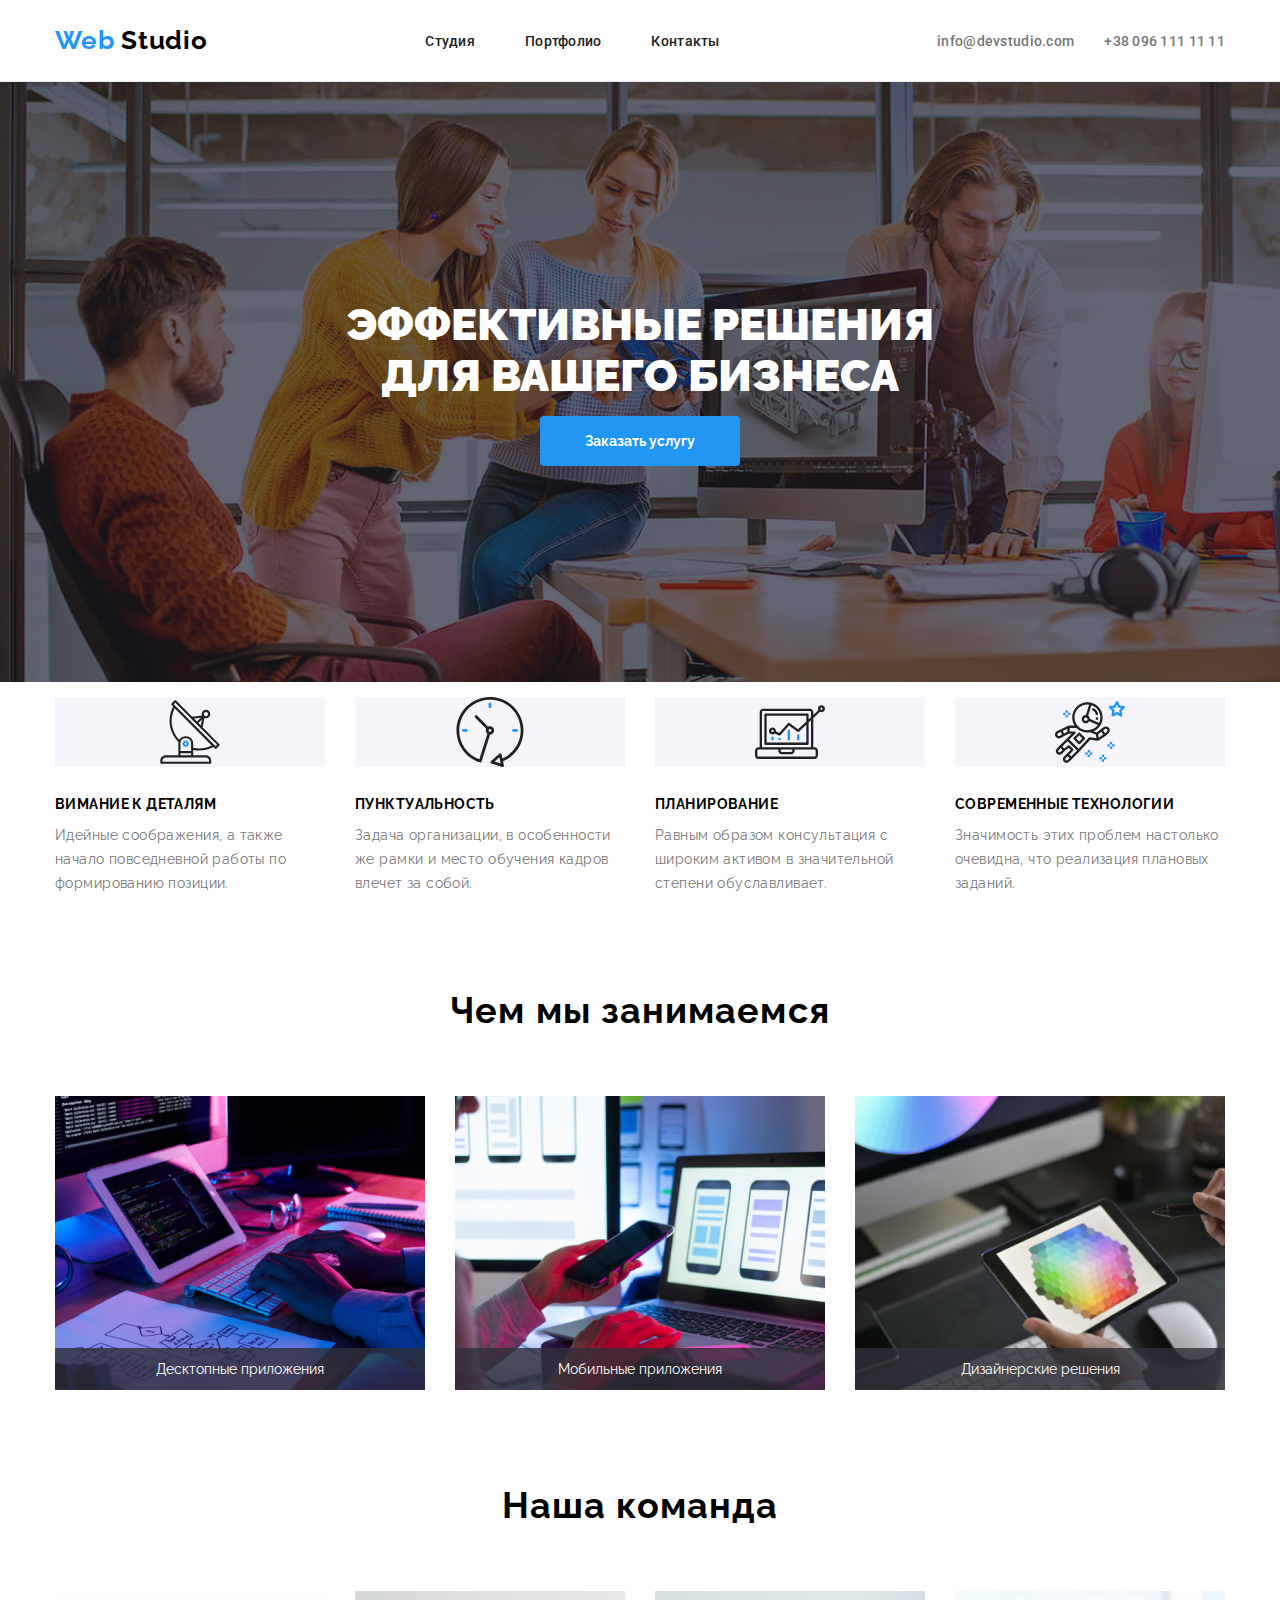
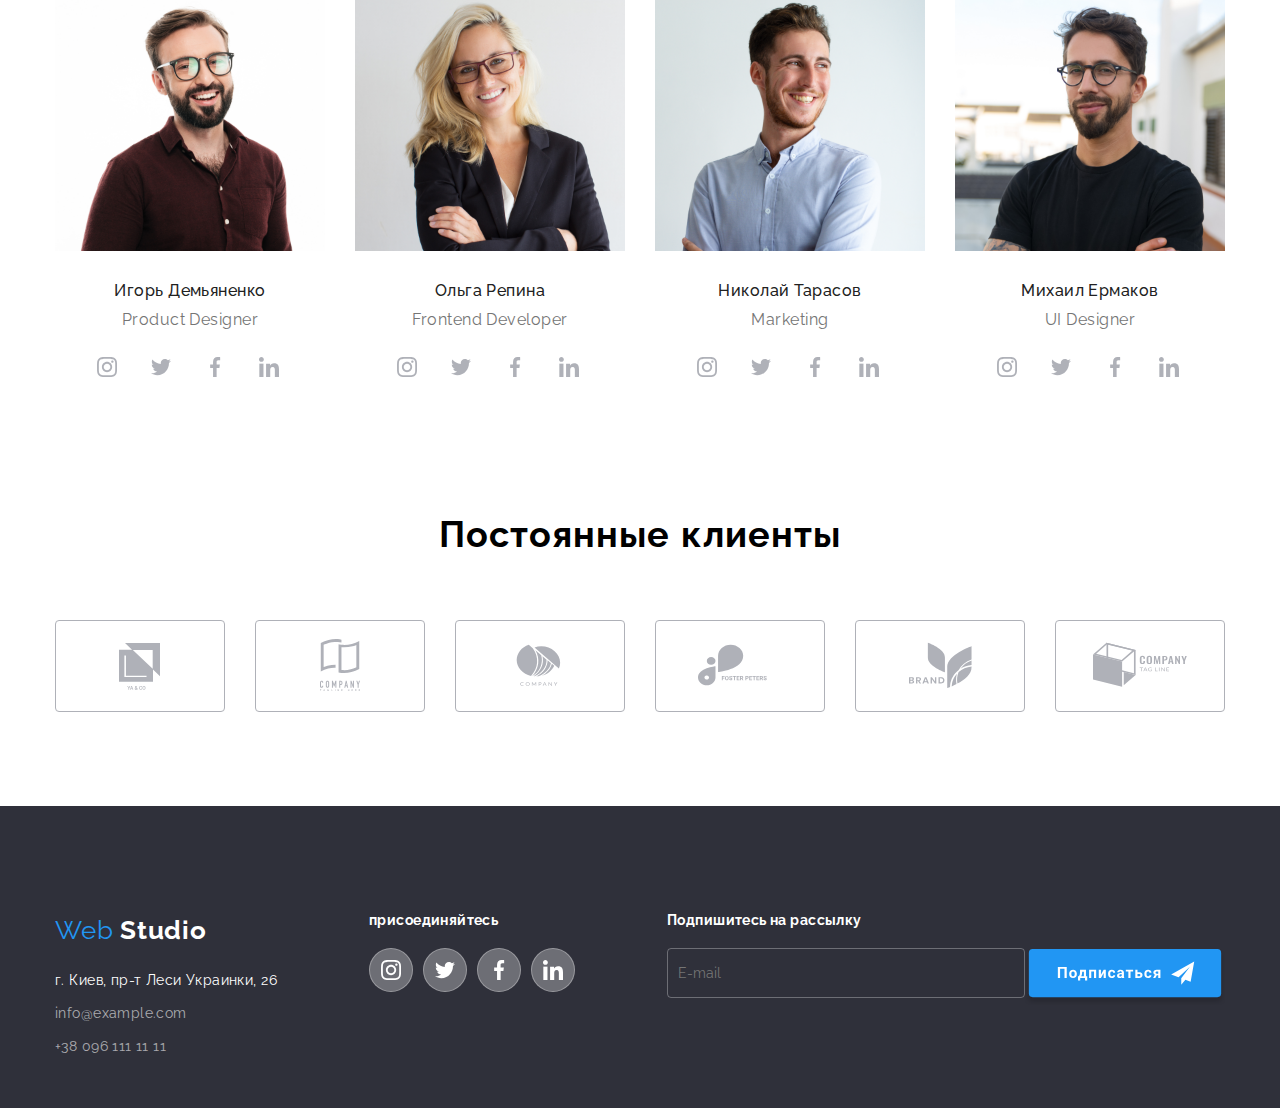
==== commit fb18ec6f: "modelle" ====
--- a/index.html
+++ b/index.html
@@ -12,7 +12,9 @@
       href="https://fonts.googleapis.com/css2?family=Raleway:wght@400;700;900&amp;family=Roboto:wght@400;500;700&amp;display=swap"
       rel="stylesheet"
     />
+
   </head>
+
   <body>
     <header class="header">
       <div class="container">
@@ -904,7 +906,7 @@
       </div>
 
     </footer>
-  <div class="modall">
+  <div class="modall ">
       <div class="modall-window">
         
           <svg class="modall-close" width="18" height="18" viewBox="0 0 18 18" fill="none" xmlns="http://www.w3.org/2000/svg">
@@ -1000,5 +1002,7 @@
       
 
     </div>
+
+    <script src="js/my.js"></script>
   </body>
 </html>
--- a/css/style.css
+++ b/css/style.css
@@ -450,6 +450,7 @@
 }
 
 .modall{
+
   position: fixed;
   top: 0;
   bottom: 0;
@@ -458,18 +459,21 @@
   background-color: rgba(0,0, 0,0.5);
   width: 100%;
   height: 100%;
- display: flex;
+ 
+ display: none;
 }
 
 .modall-window{
   max-width: 450px;
-  height: 609px;
+ 
   background-color: #FFFFFF;
   
   margin: auto;
   padding: 15px;
-  display: block;
+  
 border-radius: 4px;
+
+
 
   
   
@@ -659,8 +663,8 @@
 .checkbox__label:before{
   content: "";
   display: block;
-  width: 16px;
-  height: 15px;
+  width: 18px;
+  height: 16px;
   border: 1px solid #212121;  ;
   background-color: #ffffff;
   position: absolute;
@@ -668,7 +672,8 @@
   left: 0;
   z-index: 1;
   border-radius: 2px;
-  transition: background .1s ease ;
+  transition: opacity .1s ease ;
+  
 }
 
 .checkbox__label:after{
@@ -685,11 +690,13 @@
 z-index: 2;
 
 transition: opacity .1s linear;
+opacity: 0;
 }
 
 .checkbox__input:checked + .checkbox__label:before{
   background-color: #428bc7;
-  border-radius: #20384d  ;
+  border: #20384d;
+  border-radius: 2px  #20384d  ;
 }
 
 .checkbox__input:checked + .checkbox__label::after{
@@ -700,4 +707,107 @@
   margin-bottom: 30px;
 }
 
-
+.modall-window{
+  padding-bottom: 30px;
+}
+
+
+.portfolio-menu{
+  
+
+  display: flex;
+  justify-content: center;
+  align-items: center;
+ /* column-gap: 50px;*/
+  margin-top: 94px;
+ 
+  margin-bottom: 34px;
+}
+
+.menu-content{
+  
+  
+height: 38px;
+margin-left: 20px;
+margin-left: 8px;
+
+}
+
+
+.content__link{
+background-color: #757575;
+
+font-size: 16px;
+font-weight: 500;
+line-height: 26px;
+letter-spacing: 0.03em;
+text-align: center;
+color: #212121;
+padding: 6px 22px;
+border-radius: 4px;
+
+}
+
+.content__link:hover {
+  background-color: #2196F3;
+  color: #FFFFFF;
+  box-shadow: 0 0 10px #2196F3;
+}
+
+.content__link-active{
+  
+    background-color: #2196f3; 
+    color: #ffffff; 
+    box-shadow: 0 0 10px #2196f3; 
+  
+}
+
+
+ 
+.card{
+ 
+background-color:#EEEEEE ;
+border: 1px solid #EEEEEE
+}
+
+.card__img{
+  width: 100%;
+  height: 294px;
+  object-fit: cover;
+}
+
+.card__body{
+  padding: 40px;
+}
+
+.card__title{
+  margin-top: 0;
+  margin-bottom: 4px;
+  
+font-size: 18px;
+font-weight: 700;
+line-height: 36px;
+letter-spacing: 0.06em;
+text-align: left;
+color:  #212121;
+
+
+}
+
+
+
+.project-box{
+display: grid;
+grid-template-columns: repeat(auto-fill, 370px);
+column-gap: 30px;
+row-gap: 30px;
+
+margin-bottom: 94px;
+
+
+}
+
+.modall.actyv{
+  display: block;
+  
+}